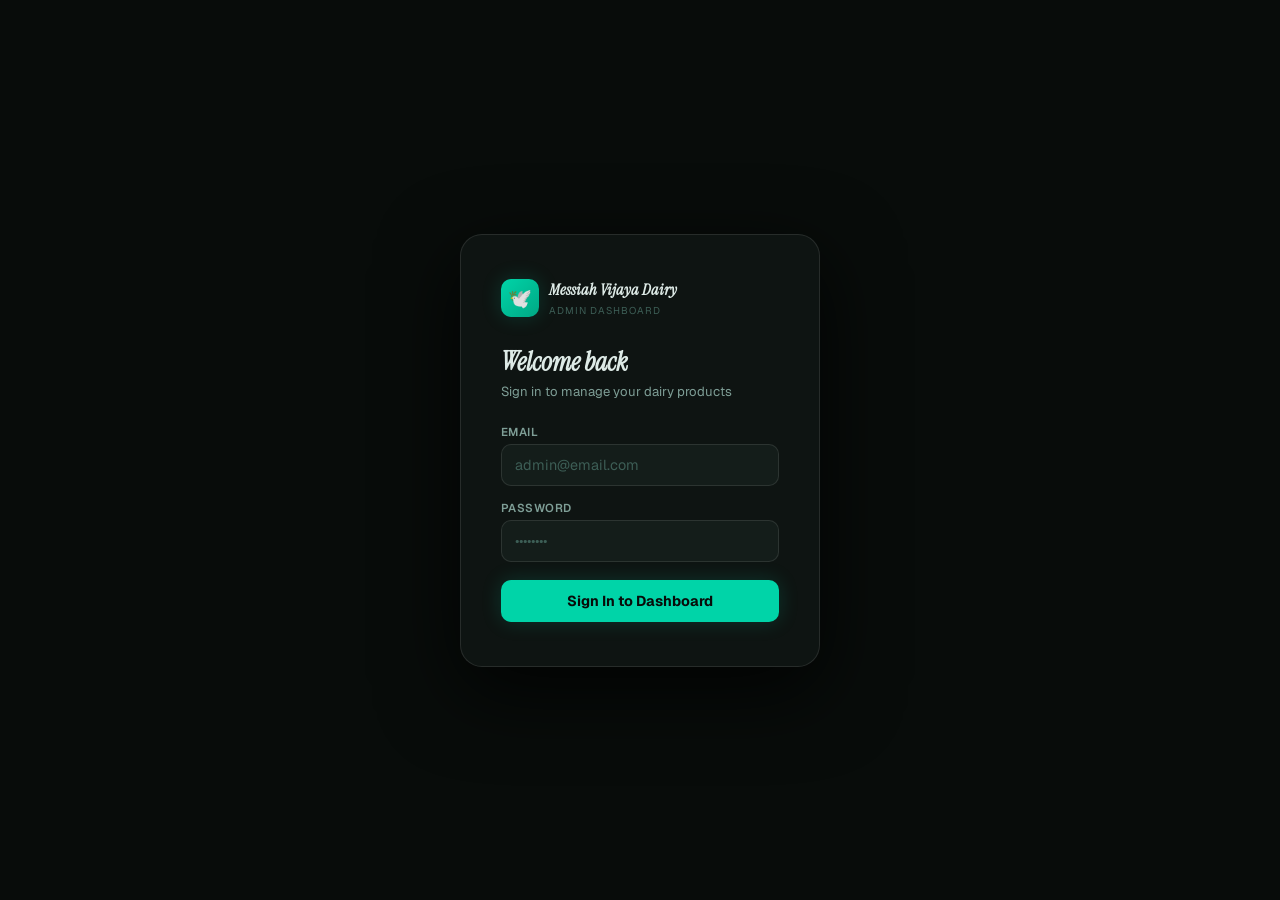
==== src/main/resources/static/adminpanel.html @ 21b4f2ef "Initial eccommerce project with flyway migrations" ====
<!DOCTYPE html>
<html lang="en">
<head>
<meta charset="UTF-8">
<meta name="viewport" content="width=device-width, initial-scale=1.0">
<title>Messiah Dairy — Admin</title>
<link href="https://fonts.googleapis.com/css2?family=Instrument+Serif:ital@0;1&family=Geist:wght@300;400;500;600;700&family=Geist+Mono:wght@400;500&display=swap" rel="stylesheet">
<style>
/* ═══════════════════════════════════════════════════════
   TOKENS
═══════════════════════════════════════════════════════ */
:root {
  --bg:        #080c0a;
  --s1:        #0e1412;
  --s2:        #141d1a;
  --s3:        #1b2825;
  --s4:        #223330;

  --b1: rgba(255,255,255,0.055);
  --b2: rgba(255,255,255,0.10);
  --b3: rgba(255,255,255,0.17);

  --teal:       #00d4a8;
  --teal-dim:   #00a884;
  --teal-deep:  #002e25;
  --teal-faint: rgba(0,212,168,0.07);
  --teal-glow:  rgba(0,212,168,0.18);
  --teal-glow2: rgba(0,212,168,0.32);

  --green: #2ecc6e;   /* active */
  --amber: #f5a623;   /* oos */
  --red:   #f04f4f;   /* trash / danger */
  --blue:  #4fa8f5;   /* info / edit */
  --slate: #6b8090;   /* draft */
  --purple:#a78bfa;

  --t1: #ddeae6;
  --t2: #7e9e96;
  --t3: #3d5e56;

  --serif: 'Instrument Serif', Georgia, serif;
  --sans:  'Geist', system-ui, sans-serif;
  --mono:  'Geist Mono', monospace;

  --r:  10px;
  --rl: 16px;
  --rx: 22px;

  --sh:    0 2px 12px rgba(0,0,0,0.4);
  --sh-lg: 0 12px 48px rgba(0,0,0,0.65);
  --sh-xl: 0 24px 80px rgba(0,0,0,0.8);

  --sb: 232px;
  --tb: 56px;
}

/* ═══════════════════════════════════════════════════════
   BASE
═══════════════════════════════════════════════════════ */
*,*::before,*::after{box-sizing:border-box;margin:0;padding:0}
html{scroll-behavior:smooth}
body{
  font-family:var(--sans);background:var(--bg);color:var(--t1);
  min-height:100vh;display:flex;overflow-x:hidden;font-size:14px;
}
::-webkit-scrollbar{width:4px;height:4px}
::-webkit-scrollbar-track{background:transparent}
::-webkit-scrollbar-thumb{background:var(--s4);border-radius:2px}
::-webkit-scrollbar-thumb:hover{background:var(--teal-dim)}

/* ═══════════════════════════════════════════════════════
   LOGIN WALL
═══════════════════════════════════════════════════════ */
#loginWall{
  position:fixed;inset:0;z-index:9000;
  background:var(--bg);
  display:flex;align-items:center;justify-content:center;
}
.login-card{
  background:var(--s1);border:1px solid var(--b2);
  border-radius:var(--rx);padding:44px 40px;
  width:360px;max-width:94vw;
  box-shadow:var(--sh-xl);
  animation:modalIn .3s cubic-bezier(.34,1.56,.64,1);
}
.login-logo{
  display:flex;align-items:center;gap:10px;margin-bottom:28px;
}
.login-logo-mark{
  width:38px;height:38px;border-radius:10px;
  background:linear-gradient(135deg,var(--teal),var(--teal-dim));
  display:flex;align-items:center;justify-content:center;font-size:1.2rem;
  box-shadow:0 0 20px var(--teal-glow);
}
.login-logo-text strong{
  display:block;font-family:var(--serif);font-size:1rem;
  font-style:italic;color:var(--t1);
}
.login-logo-text span{font-size:.62rem;color:var(--t3);letter-spacing:.1em;text-transform:uppercase}
.login-card h2{
  font-family:var(--serif);font-size:1.6rem;font-style:italic;
  color:var(--t1);margin-bottom:4px;
}
.login-card p{font-size:.82rem;color:var(--t2);margin-bottom:24px}
.lf-group{display:flex;flex-direction:column;gap:5px;margin-bottom:14px}
.lf-group label{font-size:.72rem;font-weight:600;color:var(--t2);letter-spacing:.04em;text-transform:uppercase}
.lf-group input{
  padding:11px 13px;background:var(--s2);
  border:1px solid var(--b2);border-radius:var(--r);
  color:var(--t1);font-family:var(--sans);font-size:.9rem;outline:none;
  transition:border-color .2s,box-shadow .2s;
}
.lf-group input:focus{border-color:var(--teal);box-shadow:0 0 0 3px var(--teal-glow)}
.lf-group input::placeholder{color:var(--t3)}
.login-err{
  font-size:.78rem;color:var(--red);
  background:rgba(240,79,79,.08);border:1px solid rgba(240,79,79,.2);
  border-radius:var(--r);padding:9px 12px;margin-bottom:12px;display:none;
}
.btn-login{
  width:100%;padding:12px;margin-top:4px;
  background:var(--teal);color:var(--bg);
  border:none;border-radius:var(--r);
  font-family:var(--sans);font-size:.9rem;font-weight:700;
  cursor:pointer;transition:all .2s;
  box-shadow:0 0 20px var(--teal-glow);
}
.btn-login:hover{background:#00f0c2;transform:translateY(-1px);box-shadow:0 4px 24px var(--teal-glow2)}

/* ═══════════════════════════════════════════════════════
   SIDEBAR
═══════════════════════════════════════════════════════ */
.sidebar{
  width:var(--sb);height:100vh;
  position:fixed;left:0;top:0;
  background:var(--s1);border-right:1px solid var(--b1);
  display:flex;flex-direction:column;z-index:150;
  transition:transform .28s cubic-bezier(.4,0,.2,1);
}
.sb-header{
  padding:18px 16px 15px;
  border-bottom:1px solid var(--b1);
  display:flex;align-items:center;gap:10px;
}
.sb-mark{
  width:34px;height:34px;border-radius:8px;
  background:linear-gradient(135deg,var(--teal),var(--teal-dim));
  display:flex;align-items:center;justify-content:center;
  font-size:1.1rem;flex-shrink:0;
  box-shadow:0 0 14px var(--teal-glow);
}
.sb-brand strong{
  display:block;font-family:var(--serif);font-size:.9rem;
  font-style:italic;color:var(--t1);
}
.sb-brand span{font-size:.6rem;color:var(--t3);letter-spacing:.09em;text-transform:uppercase}
.sb-body{flex:1;padding:10px 7px;overflow-y:auto;display:flex;flex-direction:column;gap:1px}
.sb-label{
  font-size:.58rem;font-weight:700;letter-spacing:.12em;text-transform:uppercase;
  color:var(--t3);padding:12px 11px 5px;
}
.sb-item{
  display:flex;align-items:center;gap:9px;
  padding:8px 11px;border-radius:var(--r);
  color:var(--t2);font-size:.82rem;font-weight:500;
  cursor:pointer;transition:all .15s;
  border:1px solid transparent;text-decoration:none;
}
.sb-item svg{flex-shrink:0;opacity:.5;transition:opacity .15s;width:15px;height:15px}
.sb-item:hover{background:var(--s2);color:var(--t1)}
.sb-item:hover svg{opacity:.85}
.sb-item.active{
  background:var(--teal-deep);color:var(--teal);
  border-color:rgba(0,212,168,.16);font-weight:600;
}
.sb-item.active svg{opacity:1}
.sb-badge{
  margin-left:auto;background:var(--teal-deep);color:var(--teal);
  font-size:.6rem;font-weight:700;padding:1px 7px;border-radius:20px;
}
.sb-footer{padding:10px 7px;border-top:1px solid var(--b1)}
.sb-user{
  display:flex;align-items:center;gap:9px;
  padding:9px 11px;border-radius:var(--r);
  background:var(--s2);border:1px solid var(--b1);
  cursor:pointer;
}
.sb-av{
  width:28px;height:28px;border-radius:7px;
  background:linear-gradient(135deg,var(--teal),var(--teal-dim));
  display:flex;align-items:center;justify-content:center;
  font-family:var(--serif);font-size:.85rem;font-style:italic;
  color:var(--bg);flex-shrink:0;font-weight:700;
}
.sb-uinfo strong{display:block;font-size:.78rem;font-weight:600;color:var(--t1)}
.sb-uinfo span{font-size:.64rem;color:var(--t3)}
.sb-logout{
  margin-left:auto;background:none;border:none;
  color:var(--t3);cursor:pointer;padding:3px;border-radius:5px;
  transition:color .15s;
}
.sb-logout:hover{color:var(--red)}

/* ═══════════════════════════════════════════════════════
   MAIN
═══════════════════════════════════════════════════════ */
.main{margin-left:var(--sb);flex:1;min-height:100vh;display:flex;flex-direction:column}

/* TOPBAR */
.topbar{
  height:var(--tb);background:var(--s1);
  border-bottom:1px solid var(--b1);
  display:flex;align-items:center;justify-content:space-between;
  padding:0 22px;position:sticky;top:0;z-index:100;gap:14px;
}
.tb-left{display:flex;align-items:center;gap:12px;flex:1;min-width:0}
.menu-btn{
  display:none;background:none;border:1px solid var(--b2);
  color:var(--t2);padding:6px;border-radius:8px;cursor:pointer;
  align-items:center;justify-content:center;flex-shrink:0;
}
.tb-titles .tb-title{
  font-family:var(--serif);font-size:.98rem;font-style:italic;
  color:var(--t1);white-space:nowrap;
}
.tb-titles .tb-crumb{
  font-size:.68rem;color:var(--t3);
  display:flex;align-items:center;gap:4px;margin-top:1px;
}
.tb-crumb .sep{opacity:.4}
.tb-crumb .cur{color:var(--teal)}
.tb-search{flex:1;max-width:280px;position:relative}
.tb-search svg{position:absolute;left:9px;top:50%;transform:translateY(-50%);color:var(--t3);pointer-events:none}
#tbSearch{
  width:100%;padding:7px 11px 7px 32px;
  background:var(--s2);border:1px solid var(--b1);border-radius:var(--r);
  color:var(--t1);font-family:var(--sans);font-size:.8rem;outline:none;
  transition:border-color .2s,box-shadow .2s;
}
#tbSearch:focus{border-color:var(--teal);box-shadow:0 0 0 3px var(--teal-glow)}
#tbSearch::placeholder{color:var(--t3)}
.tb-right{display:flex;align-items:center;gap:7px;flex-shrink:0}

/* ═══════════════════════════════════════════════════════
   PAGES
═══════════════════════════════════════════════════════ */
.page{display:none;padding:22px;flex:1;animation:fadeUp .25s ease both}
.page.active{display:block}
@keyframes fadeUp{from{opacity:0;transform:translateY(8px)}to{opacity:1;transform:translateY(0)}}
@keyframes modalIn{from{opacity:0;transform:scale(.9) translateY(16px)}to{opacity:1;transform:scale(1) translateY(0)}}

/* ═══════════════════════════════════════════════════════
   BUTTONS
═══════════════════════════════════════════════════════ */
.btn{
  display:inline-flex;align-items:center;gap:6px;
  padding:8px 16px;border-radius:var(--r);border:none;
  font-family:var(--sans);font-size:.82rem;font-weight:600;
  cursor:pointer;transition:all .18s;white-space:nowrap;
}
.btn-teal{background:var(--teal);color:var(--bg);box-shadow:0 0 16px var(--teal-glow)}
.btn-teal:hover{background:#00f0c2;transform:translateY(-1px);box-shadow:0 4px 20px var(--teal-glow2)}
.btn-ghost{background:transparent;color:var(--t2);border:1px solid var(--b2)}
.btn-ghost:hover{background:var(--s2);border-color:var(--b3);color:var(--t1)}
.btn-danger{background:rgba(240,79,79,.12);color:var(--red);border:1px solid rgba(240,79,79,.22)}
.btn-danger:hover{background:rgba(240,79,79,.24)}
.btn-amber{background:rgba(245,166,35,.12);color:var(--amber);border:1px solid rgba(245,166,35,.22)}
.btn-amber:hover{background:rgba(245,166,35,.24)}
.btn-blue{background:rgba(79,168,245,.12);color:var(--blue);border:1px solid rgba(79,168,245,.22)}
.btn-blue:hover{background:rgba(79,168,245,.24)}
.btn-green{background:rgba(46,204,110,.12);color:var(--green);border:1px solid rgba(46,204,110,.22)}
.btn-green:hover{background:rgba(46,204,110,.24)}
.btn-sm{padding:5px 11px;font-size:.76rem}
.btn-icon{padding:6px;border-radius:8px}

/* ═══════════════════════════════════════════════════════
   SECTION HEADER
═══════════════════════════════════════════════════════ */
.sec-head{
  display:flex;align-items:center;justify-content:space-between;
  margin-bottom:18px;gap:12px;flex-wrap:wrap;
}
.sec-head-left{display:flex;flex-direction:column;gap:2px}
.sec-head-title{
  font-family:var(--serif);font-size:1.2rem;font-style:italic;color:var(--t1);
}
.sec-head-sub{font-size:.75rem;color:var(--t3)}
.sec-head-right{display:flex;align-items:center;gap:8px;flex-wrap:wrap}

/* ═══════════════════════════════════════════════════════
   STATS GRID
═══════════════════════════════════════════════════════ */
.stats-grid{
  display:grid;
  grid-template-columns:repeat(auto-fill,minmax(168px,1fr));
  gap:12px;margin-bottom:22px;
}
.stat-card{
  background:var(--s1);border:1px solid var(--b1);
  border-radius:var(--rl);padding:16px 18px;
  position:relative;overflow:hidden;
  transition:border-color .2s,transform .2s;cursor:default;
}
.stat-card::after{
  content:'';position:absolute;top:0;left:0;right:0;height:2px;
  background:var(--accent,var(--teal));opacity:.7;
}
.stat-card:hover{border-color:var(--b3);transform:translateY(-2px)}
.stat-card-icon{
  width:32px;height:32px;border-radius:8px;
  display:flex;align-items:center;justify-content:center;
  background:var(--icon-bg,var(--teal-deep));
  font-size:1rem;margin-bottom:12px;
}
.stat-card-val{
  font-family:var(--serif);font-size:1.85rem;font-style:italic;
  color:var(--t1);line-height:1;margin-bottom:4px;
}
.stat-card-label{font-size:.68rem;font-weight:600;color:var(--t3);letter-spacing:.06em;text-transform:uppercase}
.stat-card-sub{font-size:.7rem;color:var(--t3);margin-top:3px}

/* ═══════════════════════════════════════════════════════
   TOOLBAR / FILTER ROW
═══════════════════════════════════════════════════════ */
.filter-row{
  display:flex;align-items:center;gap:8px;
  margin-bottom:16px;flex-wrap:wrap;
}
.filter-row .search-wrap{flex:1;min-width:180px;max-width:280px;position:relative}
.filter-row .search-wrap svg{position:absolute;left:9px;top:50%;transform:translateY(-50%);color:var(--t3);pointer-events:none}
.filter-row .search-wrap input{
  width:100%;padding:8px 11px 8px 32px;
  background:var(--s2);border:1px solid var(--b2);border-radius:var(--r);
  color:var(--t1);font-family:var(--sans);font-size:.82rem;outline:none;
  transition:border-color .2s,box-shadow .2s;
}
.filter-row .search-wrap input:focus{border-color:var(--teal);box-shadow:0 0 0 3px var(--teal-glow)}
.filter-row .search-wrap input::placeholder{color:var(--t3)}
.sel{
  padding:8px 11px;background:var(--s2);border:1px solid var(--b2);
  border-radius:var(--r);color:var(--t1);font-family:var(--sans);
  font-size:.8rem;cursor:pointer;outline:none;transition:border-color .2s;
}
.sel:focus{border-color:var(--teal)}
.sel option{background:var(--s2)}

/* ═══════════════════════════════════════════════════════
   TABLE
═══════════════════════════════════════════════════════ */
.tbl-wrap{
  background:var(--s1);border:1px solid var(--b1);
  border-radius:var(--rl);overflow:hidden;
}
.tbl-top{
  padding:13px 18px;border-bottom:1px solid var(--b1);
  display:flex;align-items:center;justify-content:space-between;
}
.tbl-top-title{font-family:var(--serif);font-size:.9rem;font-style:italic;color:var(--t1)}
.tbl-count{
  font-size:.7rem;color:var(--t3);background:var(--s2);
  padding:2px 8px;border-radius:20px;
}
.tbl-scroll{overflow-x:auto}
table{width:100%;border-collapse:collapse}
thead tr{border-bottom:1px solid var(--b1)}
thead th{
  padding:11px 14px;text-align:left;
  font-size:.63rem;font-weight:700;color:var(--t3);
  letter-spacing:.08em;text-transform:uppercase;
  white-space:nowrap;cursor:pointer;user-select:none;
  transition:color .15s;
}
thead th:hover{color:var(--t2)}
thead th.sorted{color:var(--teal)}
thead th .sa{margin-left:3px;opacity:.5;font-size:.7rem}
thead th.sorted .sa{opacity:1}
tbody tr{border-bottom:1px solid var(--b1);transition:background .12s}
tbody tr:last-child{border-bottom:none}
tbody tr:hover{background:var(--s2)}
td{padding:12px 14px;font-size:.83rem;vertical-align:middle}

/* product cell */
.prod-cell{display:flex;align-items:center;gap:10px}
.prod-img{
  width:40px;height:40px;border-radius:8px;
  background:var(--s3);border:1px solid var(--b1);
  flex-shrink:0;display:flex;align-items:center;justify-content:center;
  font-size:1.3rem;overflow:hidden;
}
.prod-img img{width:100%;height:100%;object-fit:contain;padding:3px;border-radius:6px}
.prod-name strong{display:block;font-size:.85rem;font-weight:600;color:var(--t1)}
.prod-name span{font-size:.7rem;color:var(--t3);margin-top:1px;display:block}

/* cells */
.price-cell{font-family:var(--mono);font-size:.85rem;color:var(--teal);font-weight:500}
.qty-cell{font-family:var(--mono);font-size:.78rem;color:var(--t2)}
.cat-cell{
  font-size:.72rem;color:var(--t2);background:var(--s3);
  padding:3px 8px;border-radius:6px;display:inline-block;white-space:nowrap;
}
.stock-cell{font-family:var(--mono);font-size:.82rem;display:inline-flex;align-items:center;gap:5px}
.stock-cell::before{content:'';width:5px;height:5px;border-radius:50%;background:currentColor;flex-shrink:0}
.sc-zero{color:var(--red)}
.sc-low{color:var(--amber)}
.sc-ok{color:var(--t2)}
.sc-good{color:var(--green)}

/* status badges */
.badge{
  display:inline-flex;align-items:center;gap:4px;
  padding:3px 9px;border-radius:20px;
  font-size:.68rem;font-weight:700;letter-spacing:.04em;text-transform:uppercase;
  white-space:nowrap;
}
.badge::before{content:'';width:5px;height:5px;border-radius:50%;background:currentColor;flex-shrink:0}
.b-active      {background:rgba(46,204,110,.1);  color:var(--green)}
.b-draft       {background:rgba(107,128,144,.12); color:var(--slate)}
.b-out_of_stock{background:rgba(245,166,35,.1);  color:var(--amber)}
.b-trash       {background:rgba(240,79,79,.1);   color:var(--red)}

/* action cell */
.act-cell{display:flex;align-items:center;gap:4px}

/* empty / skeleton */
.tbl-empty td{text-align:center;padding:60px 20px}
.empty-inner p:first-child{font-size:2.2rem;margin-bottom:10px;opacity:.4}
.empty-inner p:last-child{font-size:.85rem;color:var(--t3)}

.sk{
  background:linear-gradient(90deg,var(--s2) 25%,var(--s3) 50%,var(--s2) 75%);
  background-size:200% 100%;animation:sk 1.4s infinite;border-radius:6px;
}
@keyframes sk{0%{background-position:200% 0}100%{background-position:-200% 0}}

/* pagination */
.pagination{
  display:flex;align-items:center;gap:5px;
  padding:12px 18px;border-top:1px solid var(--b1);justify-content:flex-end;
}
.pg-info{font-size:.72rem;color:var(--t3);margin-right:6px}
.pg-btn{
  width:30px;height:30px;border-radius:7px;
  background:var(--s2);border:1px solid var(--b1);
  color:var(--t2);cursor:pointer;font-size:.8rem;
  display:flex;align-items:center;justify-content:center;transition:all .14s;
}
.pg-btn:hover:not(:disabled){background:var(--s3);color:var(--t1)}
.pg-btn.active{background:var(--teal-deep);border-color:rgba(0,212,168,.25);color:var(--teal);font-weight:700}
.pg-btn:disabled{opacity:.3;cursor:default}

/* ═══════════════════════════════════════════════════════
   STATUS DROPDOWN
═══════════════════════════════════════════════════════ */
.sd-wrap{position:relative;display:inline-block}
.sd-menu{
  display:none;position:absolute;right:0;top:calc(100% + 4px);
  background:var(--s2);border:1px solid var(--b2);
  border-radius:var(--rl);padding:5px;z-index:300;
  min-width:160px;box-shadow:var(--sh-lg);
  animation:dropIn .15s ease;
}
@keyframes dropIn{from{opacity:0;transform:translateY(-6px)}to{opacity:1;transform:translateY(0)}}
.sd-menu.open{display:block}
.sd-opt{
  display:flex;align-items:center;gap:8px;
  padding:8px 10px;border-radius:8px;
  font-size:.8rem;font-weight:600;cursor:pointer;
  color:var(--t2);transition:background .12s;
}
.sd-opt:hover{background:var(--s3);color:var(--t1)}
.sd-dot{width:7px;height:7px;border-radius:50%;flex-shrink:0}
.sd-check{margin-left:auto;opacity:.6;font-size:.75rem}

/* ═══════════════════════════════════════════════════════
   MODAL
═══════════════════════════════════════════════════════ */
.overlay{
  position:fixed;inset:0;background:rgba(0,0,0,.72);
  backdrop-filter:blur(6px);z-index:1000;
  display:none;align-items:center;justify-content:center;padding:16px;
}
.overlay.open{display:flex}
.modal{
  background:var(--s1);border:1px solid var(--b2);
  border-radius:var(--rx);width:100%;max-width:560px;
  max-height:94vh;overflow-y:auto;
  box-shadow:var(--sh-xl);
  animation:modalIn .25s cubic-bezier(.34,1.56,.64,1);
}
.modal.modal-sm{max-width:380px}
.modal-head{
  padding:20px 22px 16px;border-bottom:1px solid var(--b1);
  display:flex;align-items:center;justify-content:space-between;
  position:sticky;top:0;background:var(--s1);z-index:1;
}
.modal-head h2{
  font-family:var(--serif);font-size:1.1rem;
  font-style:italic;color:var(--t1);
}
.modal-x{
  width:28px;height:28px;border-radius:7px;
  background:none;border:1px solid var(--b2);
  color:var(--t2);cursor:pointer;font-size:.95rem;
  display:flex;align-items:center;justify-content:center;
  transition:all .14s;
}
.modal-x:hover{background:rgba(240,79,79,.15);color:var(--red);border-color:rgba(240,79,79,.3)}
.modal-body{padding:22px;display:flex;flex-direction:column;gap:14px}
.modal-foot{
  padding:14px 22px;border-top:1px solid var(--b1);
  display:flex;gap:8px;justify-content:flex-end;
}
/* form */
.f-row{display:grid;grid-template-columns:1fr 1fr;gap:12px}
.f-group{display:flex;flex-direction:column;gap:5px}
.f-group.full{grid-column:1/-1}
.f-label{font-size:.7rem;font-weight:700;color:var(--t2);letter-spacing:.05em;text-transform:uppercase}
.f-input{
  padding:9px 12px;background:var(--s2);
  border:1px solid var(--b2);border-radius:var(--r);
  color:var(--t1);font-family:var(--sans);font-size:.88rem;
  outline:none;transition:all .2s;
}
.f-input:focus{border-color:var(--teal);box-shadow:0 0 0 3px var(--teal-glow);background:var(--s3)}
.f-input::placeholder{color:var(--t3)}
select.f-input option{background:var(--s2)}
.f-hint{font-size:.68rem;color:var(--t3)}
.img-prev{
  width:100%;height:90px;
  background:var(--s2);border:1px dashed var(--b3);
  border-radius:var(--r);
  display:flex;align-items:center;justify-content:center;
  overflow:hidden;position:relative;font-size:2.5rem;
  transition:border-color .2s;
}
.img-prev img{width:100%;height:100%;object-fit:contain;padding:8px;position:absolute;inset:0}
/* confirm */
.confirm-icon{font-size:2.5rem;text-align:center;margin-bottom:6px}
.confirm-msg{text-align:center;color:var(--t2);font-size:.88rem;line-height:1.6}
.confirm-msg strong{color:var(--t1);display:block;font-size:.95rem;margin-bottom:4px}

/* ═══════════════════════════════════════════════════════
   TOAST
═══════════════════════════════════════════════════════ */
.toasts{
  position:fixed;bottom:20px;right:20px;z-index:9999;
  display:flex;flex-direction:column;gap:7px;
  pointer-events:none;align-items:flex-end;
}
.toast{
  background:var(--s2);border:1px solid var(--b2);border-radius:var(--r);
  padding:11px 15px;font-size:.83rem;font-weight:500;color:var(--t1);
  box-shadow:var(--sh-lg);
  display:flex;align-items:center;gap:9px;min-width:240px;
  animation:toastIn .28s cubic-bezier(.34,1.56,.64,1);pointer-events:auto;
}
.toast.s{border-left:3px solid var(--green)}
.toast.e{border-left:3px solid var(--red)}
.toast.i{border-left:3px solid var(--blue)}
.toast.w{border-left:3px solid var(--amber)}
@keyframes toastIn {from{opacity:0;transform:translateX(16px) scale(.94)}to{opacity:1;transform:translateX(0) scale(1)}}
@keyframes toastOut{from{opacity:1}to{opacity:0;transform:translateX(14px)}}

/* ═══════════════════════════════════════════════════════
   LOADER
═══════════════════════════════════════════════════════ */
.loader-wrap{
  position:fixed;inset:0;background:rgba(8,12,10,.75);
  z-index:8000;display:none;align-items:center;justify-content:center;
}
.loader-wrap.on{display:flex}
.spinner{
  width:34px;height:34px;
  border:3px solid var(--s4);border-top-color:var(--teal);
  border-radius:50%;animation:spin .65s linear infinite;
}
@keyframes spin{to{transform:rotate(360deg)}}

/* ═══════════════════════════════════════════════════════
   USERS PAGE
═══════════════════════════════════════════════════════ */
.user-grid{
  display:grid;grid-template-columns:repeat(auto-fill,minmax(230px,1fr));gap:12px;
}
.user-card{
  background:var(--s1);border:1px solid var(--b1);border-radius:var(--rl);
  padding:18px;transition:border-color .18s,transform .18s;
}
.user-card:hover{border-color:var(--b3);transform:translateY(-2px)}
.uc-top{display:flex;align-items:center;gap:10px;margin-bottom:14px}
.uc-av{
  width:36px;height:36px;border-radius:9px;flex-shrink:0;
  display:flex;align-items:center;justify-content:center;
  font-family:var(--serif);font-size:1rem;font-style:italic;
  background:var(--teal-deep);color:var(--teal);font-weight:700;
}
.uc-name strong{display:block;font-size:.88rem;font-weight:600;color:var(--t1)}
.uc-name span{font-size:.7rem;color:var(--t3)}
.uc-row{display:flex;align-items:center;gap:7px;font-size:.77rem;color:var(--t2);margin-bottom:5px}
.uc-row svg{flex-shrink:0;opacity:.5}
.uc-row:last-child{margin-bottom:0}

/* ═══════════════════════════════════════════════════════
   RESPONSIVE
═══════════════════════════════════════════════════════ */
.menu-btn{display:none}
@media(max-width:960px){
  :root{--sb:0px}
  .sidebar{transform:translateX(-232px);width:232px}
  .sidebar.open{transform:translateX(0)}
  .main{margin-left:0}
  .menu-btn{display:flex!important}
}
@media(max-width:640px){
  .stats-grid{grid-template-columns:repeat(2,1fr)}
  .f-row{grid-template-columns:1fr}
  .page{padding:14px}
  .topbar{padding:0 14px}
  .filter-row{gap:6px}
}
@media(max-width:420px){
  .stats-grid{grid-template-columns:1fr 1fr}
}
</style>
</head>
<body>

<!-- ═══ LOADER ═══ -->
<div class="loader-wrap" id="loader"><div class="spinner"></div></div>
<!-- ═══ TOASTS ═══ -->
<div class="toasts" id="toasts"></div>

<!-- ═══════════════════════════════════════════════════════
     LOGIN WALL
═══════════════════════════════════════════════════════ -->
<div id="loginWall">
  <div class="login-card">
    <div class="login-logo">
      <div class="login-logo-mark">🕊️</div>
      <div class="login-logo-text">
        <strong>Messiah Vijaya Dairy</strong>
        <span>Admin Dashboard</span>
      </div>
    </div>
    <h2>Welcome back</h2>
    <p>Sign in to manage your dairy products</p>
    <div id="loginErr" class="login-err"></div>
    <div class="lf-group">
      <label>Email</label>
      <input type="email" id="lEmail" placeholder="admin@email.com" autocomplete="email">
    </div>
    <div class="lf-group">
      <label>Password</label>
      <input type="password" id="lPass" placeholder="••••••••" autocomplete="current-password"
        onkeydown="if(event.key==='Enter')doLogin()">
    </div>
    <button class="btn-login" onclick="doLogin()">Sign In to Dashboard</button>
  </div>
</div>

<!-- ═══════════════════════════════════════════════════════
     SIDEBAR
═══════════════════════════════════════════════════════ -->
<aside class="sidebar" id="sidebar">
  <div class="sb-header">
    <div class="sb-mark">🕊️</div>
    <div class="sb-brand">
      <strong>Vijaya Dairy</strong>
      <span>Admin Panel</span>
    </div>
  </div>
  <div class="sb-body">
    <span class="sb-label">Main</span>
    <a class="sb-item active" onclick="nav('products',this)">
      <svg viewBox="0 0 24 24" fill="none" stroke="currentColor" stroke-width="2"><rect x="2" y="3" width="20" height="14" rx="2"/><line x1="8" y1="21" x2="16" y2="21"/><line x1="12" y1="17" x2="12" y2="21"/></svg>
      Products
      <span class="sb-badge" id="sbProdCount">—</span>
    </a>
    <a class="sb-item" onclick="nav('users',this)">
      <svg viewBox="0 0 24 24" fill="none" stroke="currentColor" stroke-width="2"><path d="M17 21v-2a4 4 0 00-4-4H5a4 4 0 00-4 4v2"/><circle cx="9" cy="7" r="4"/><path d="M23 21v-2a4 4 0 00-3-3.87"/><path d="M16 3.13a4 4 0 010 7.75"/></svg>
      Users
      <span class="sb-badge" id="sbUserCount">—</span>
    </a>
    <span class="sb-label">Coming Soon</span>
    <a class="sb-item" onclick="toast('Orders module — coming soon','i')">
      <svg viewBox="0 0 24 24" fill="none" stroke="currentColor" stroke-width="2"><path d="M6 2L3 6v14a2 2 0 002 2h14a2 2 0 002-2V6l-3-4z"/><line x1="3" y1="6" x2="21" y2="6"/><path d="M16 10a4 4 0 01-8 0"/></svg>
      Orders
    </a>
    <a class="sb-item" onclick="toast('Analytics module — coming soon','i')">
      <svg viewBox="0 0 24 24" fill="none" stroke="currentColor" stroke-width="2"><polyline points="22 12 18 12 15 21 9 3 6 12 2 12"/></svg>
      Analytics
    </a>
  </div>
  <div class="sb-footer">
    <div class="sb-user">
      <div class="sb-av" id="sbAv">A</div>
      <div class="sb-uinfo">
        <strong id="sbName">Admin</strong>
        <span id="sbEmail">—</span>
      </div>
      <button class="sb-logout" onclick="doLogout()" title="Sign out">
        <svg width="14" height="14" viewBox="0 0 24 24" fill="none" stroke="currentColor" stroke-width="2"><path d="M9 21H5a2 2 0 01-2-2V5a2 2 0 012-2h4"/><polyline points="16 17 21 12 16 7"/><line x1="21" y1="12" x2="9" y2="12"/></svg>
      </button>
    </div>
  </div>
</aside>

<!-- ═══════════════════════════════════════════════════════
     MAIN
═══════════════════════════════════════════════════════ -->
<div class="main">

  <!-- TOPBAR -->
  <div class="topbar">
    <div class="tb-left">
      <button class="menu-btn" onclick="document.getElementById('sidebar').classList.toggle('open')">
        <svg width="16" height="16" viewBox="0 0 24 24" fill="none" stroke="currentColor" stroke-width="2.5"><line x1="3" y1="6" x2="21" y2="6"/><line x1="3" y1="12" x2="21" y2="12"/><line x1="3" y1="18" x2="21" y2="18"/></svg>
      </button>
      <div class="tb-titles">
        <div class="tb-title" id="tbTitle">Product Management</div>
        <div class="tb-crumb">Admin <span class="sep">›</span> <span class="cur" id="tbCur">Products</span></div>
      </div>
      <div class="tb-search">
        <svg width="13" height="13" viewBox="0 0 24 24" fill="none" stroke="currentColor" stroke-width="2"><circle cx="11" cy="11" r="8"/><line x1="21" y1="21" x2="16.65" y2="16.65"/></svg>
        <input type="text" id="tbSearch" placeholder="Search anything…" oninput="globalSearch(this.value)">
      </div>
    </div>
    <div class="tb-right">
      <button class="btn btn-ghost btn-sm" onclick="refreshCurrent()">
        <svg width="12" height="12" viewBox="0 0 24 24" fill="none" stroke="currentColor" stroke-width="2.5"><polyline points="23 4 23 10 17 10"/><path d="M20.49 15a9 9 0 1 1-2.12-9.36L23 10"/></svg>
        Refresh
      </button>
    </div>
  </div>

  <!-- ═══ PRODUCTS PAGE ═══ -->
  <div class="page active" id="page-products">
    <div class="sec-head">
      <div class="sec-head-left">
        <div class="sec-head-title">All Products</div>
        <div class="sec-head-sub">Manage your Vijaya Dairy product catalog</div>
      </div>
      <div class="sec-head-right">
        <button class="btn btn-teal" onclick="openAdd()">
          <svg width="13" height="13" viewBox="0 0 24 24" fill="none" stroke="currentColor" stroke-width="2.5"><line x1="12" y1="5" x2="12" y2="19"/><line x1="5" y1="12" x2="19" y2="12"/></svg>
          Add Product
        </button>
      </div>
    </div>

    <!-- Stats -->
    <div class="stats-grid" id="statsGrid">
      <div class="stat-card" style="--accent:var(--t2);--icon-bg:var(--s3)">
        <div class="stat-card-icon">📦</div>
        <div class="stat-card-val" id="st-total">—</div>
        <div class="stat-card-label">Total Products</div>
        <div class="stat-card-sub">In database</div>
      </div>
      <div class="stat-card" style="--accent:var(--green);--icon-bg:rgba(46,204,110,.08)">
        <div class="stat-card-icon">✅</div>
        <div class="stat-card-val" id="st-active">—</div>
        <div class="stat-card-label">Active</div>
        <div class="stat-card-sub">Live on storefront</div>
      </div>
      <div class="stat-card" style="--accent:var(--slate);--icon-bg:rgba(107,128,144,.08)">
        <div class="stat-card-icon">📝</div>
        <div class="stat-card-val" id="st-draft">—</div>
        <div class="stat-card-label">Draft</div>
        <div class="stat-card-sub">Not published</div>
      </div>
      <div class="stat-card" style="--accent:var(--amber);--icon-bg:rgba(245,166,35,.08)">
        <div class="stat-card-icon">🚫</div>
        <div class="stat-card-val" id="st-oos">—</div>
        <div class="stat-card-label">Out of Stock</div>
        <div class="stat-card-sub">Unavailable</div>
      </div>
      <div class="stat-card" style="--accent:var(--red);--icon-bg:rgba(240,79,79,.08)">
        <div class="stat-card-icon">🗑️</div>
        <div class="stat-card-val" id="st-trash">—</div>
        <div class="stat-card-label">Trashed</div>
        <div class="stat-card-sub">Soft deleted</div>
      </div>
      <div class="stat-card" style="--accent:var(--amber);--icon-bg:rgba(245,166,35,.08)">
        <div class="stat-card-icon">⚠️</div>
        <div class="stat-card-val" id="st-low">—</div>
        <div class="stat-card-label">Low Stock</div>
        <div class="stat-card-sub">≤ 10 units</div>
      </div>
    </div>

    <!-- Filter row -->
    <div class="filter-row">
      <div class="search-wrap">
        <svg width="13" height="13" viewBox="0 0 24 24" fill="none" stroke="currentColor" stroke-width="2"><circle cx="11" cy="11" r="8"/><line x1="21" y1="21" x2="16.65" y2="16.65"/></svg>
        <input type="text" id="prodSearch" placeholder="Search name or ID…" oninput="applyProdFilter()">
      </div>
      <select class="sel" id="statusSel" onchange="applyProdFilter()">
        <option value="">All Status</option>
        <option value="ACTIVE">Active</option>
        <option value="DRAFT">Draft</option>
        <option value="OUT_OF_STOCK">Out of Stock</option>
        <option value="TRASH">Trash</option>
      </select>
      <select class="sel" id="catSel" onchange="applyProdFilter()">
        <option value="">All Categories</option>
        <option value="MILK">Milk</option>
        <option value="CURD">Curd</option>
        <option value="SWEETS">Sweets</option>
        <option value="ICE_CREAMS">Ice Creams</option>
        <option value="PANNER">Paneer</option>
        <option value="GHEE">Ghee</option>
        <option value="PICKEL">Pickle</option>
      </select>
      <select class="sel" id="stockSel" onchange="applyProdFilter()">
        <option value="">All Stock</option>
        <option value="zero">Zero (0)</option>
        <option value="low">Low (1–10)</option>
        <option value="ok">Okay (11–30)</option>
        <option value="good">Good (30+)</option>
      </select>
    </div>

    <!-- Table -->
    <div class="tbl-wrap">
      <div class="tbl-top">
        <span class="tbl-top-title">Product Catalog</span>
        <span class="tbl-count" id="prodCount">Loading…</span>
      </div>
      <div class="tbl-scroll">
        <table>
          <thead>
            <tr>
              <th onclick="pSort('name')"          id="pth-name">    Product   <span class="sa">↕</span></th>
              <th onclick="pSort('category')"      id="pth-category">Category  <span class="sa">↕</span></th>
              <th onclick="pSort('price')"         id="pth-price">   Price     <span class="sa">↕</span></th>
              <th>Quantity</th>
              <th onclick="pSort('available_items')" id="pth-available_items">Stock <span class="sa">↕</span></th>
              <th onclick="pSort('productStatus')" id="pth-productStatus">Status <span class="sa">↕</span></th>
              <th>Actions</th>
            </tr>
          </thead>
          <tbody id="prodBody">
            <tr><td colspan="7" style="padding:40px;text-align:center;color:var(--t3)">
              <div style="font-size:1.8rem;margin-bottom:8px;opacity:.4">⏳</div>Loading products…
            </td></tr>
          </tbody>
        </table>
      </div>
      <div class="pagination" id="prodPagination"></div>
    </div>
  </div><!-- /products page -->

  <!-- ═══ USERS PAGE ═══ -->
  <div class="page" id="page-users">
    <div class="sec-head">
      <div class="sec-head-left">
        <div class="sec-head-title">All Users</div>
        <div class="sec-head-sub">Registered customer accounts</div>
      </div>
      <div class="sec-head-right">
        <button class="btn btn-ghost btn-sm" onclick="loadUsers()">
          <svg width="12" height="12" viewBox="0 0 24 24" fill="none" stroke="currentColor" stroke-width="2.5"><polyline points="23 4 23 10 17 10"/><path d="M20.49 15a9 9 0 1 1-2.12-9.36L23 10"/></svg>
          Refresh
        </button>
      </div>
    </div>

    <!-- User stats -->
    <div class="stats-grid" style="grid-template-columns:repeat(auto-fill,minmax(168px,1fr));margin-bottom:22px">
      <div class="stat-card" style="--accent:var(--blue);--icon-bg:rgba(79,168,245,.08)">
        <div class="stat-card-icon">👥</div>
        <div class="stat-card-val" id="ust-total">—</div>
        <div class="stat-card-label">Total Users</div>
      </div>
    </div>

    <div class="filter-row">
      <div class="search-wrap">
        <svg width="13" height="13" viewBox="0 0 24 24" fill="none" stroke="currentColor" stroke-width="2"><circle cx="11" cy="11" r="8"/><line x1="21" y1="21" x2="16.65" y2="16.65"/></svg>
        <input type="text" id="userSearch" placeholder="Search by name, email or mobile…" oninput="filterUsers()">
      </div>
    </div>

    <div class="user-grid" id="userGrid">
      <div style="color:var(--t3);font-size:.85rem;padding:40px 0">Loading users…</div>
    </div>
  </div><!-- /users page -->

</div><!-- /main -->

<!-- ═══════════════════════════════════════════════════════
     PRODUCT ADD/EDIT MODAL
═══════════════════════════════════════════════════════ -->
<div class="overlay" id="prodModal">
  <div class="modal">
    <div class="modal-head">
      <h2 id="pm-title">Add Product</h2>
      <button class="modal-x" onclick="closeProdModal()">✕</button>
    </div>
    <div class="modal-body">
      <div class="f-group">
        <label class="f-label">Image Preview</label>
        <div class="img-prev" id="imgPrev">🥛</div>
      </div>
      <div class="f-row">
        <div class="f-group full">
          <label class="f-label">Product Name *</label>
          <input class="f-input" id="f-name" placeholder="e.g. Full Cream Milk">
        </div>
        <div class="f-group full">
          <label class="f-label">Image URL *</label>
          <input class="f-input" id="f-img" placeholder="https://…" oninput="prevImg()">
        </div>
        <div class="f-group">
          <label class="f-label">Price (₹) *</label>
          <input class="f-input" id="f-price" type="number" step="0.5" min="0" placeholder="0.00">
        </div>
        <div class="f-group">
          <label class="f-label">Available Items *</label>
          <input class="f-input" id="f-avail" type="number" min="0" placeholder="0">
        </div>
        <div class="f-group">
          <label class="f-label">Quantity Value *</label>
          <input class="f-input" id="f-qval" type="number" step="0.1" min="0" placeholder="500">
          <span class="f-hint">Numeric part — e.g. 500 for "500ml"</span>
        </div>
        <div class="f-group">
          <label class="f-label">Unit *</label>
          <select class="f-input" id="f-unit">
            <option value="ml">ml</option>
            <option value="L">L</option>
            <option value="g">g</option>
            <option value="kg">kg</option>
            <option value="pcs">pcs</option>
          </select>
        </div>
        <div class="f-group">
          <label class="f-label">Category *</label>
          <select class="f-input" id="f-cat">
            <option value="MILK">Milk</option>
            <option value="CURD">Curd</option>
            <option value="SWEETS">Sweets</option>
            <option value="ICE_CREAMS">Ice Creams</option>
            <option value="PANNER">Paneer</option>
            <option value="GHEE">Ghee</option>
            <option value="PICKEL">Pickle</option>
          </select>
        </div>
        <div class="f-group">
          <label class="f-label">Status</label>
          <select class="f-input" id="f-status">
            <option value="DRAFT">Draft</option>
            <option value="ACTIVE">Active</option>
            <option value="OUT_OF_STOCK">Out of Stock</option>
            <option value="TRASH">Trash</option>
          </select>
        </div>
      </div>
    </div>
    <div class="modal-foot">
      <button class="btn btn-ghost" onclick="closeProdModal()">Cancel</button>
      <button class="btn btn-teal" id="pm-save" onclick="saveProd()">
        <svg width="13" height="13" viewBox="0 0 24 24" fill="none" stroke="currentColor" stroke-width="2.5"><polyline points="20 6 9 17 4 12"/></svg>
        Save Product
      </button>
    </div>
  </div>
</div>

<!-- ═══ DELETE CONFIRM ═══ -->
<div class="overlay" id="delModal">
  <div class="modal modal-sm">
    <div class="modal-head">
      <h2>Delete Product</h2>
      <button class="modal-x" onclick="closeDelModal()">✕</button>
    </div>
    <div class="modal-body">
      <div class="confirm-icon">🗑️</div>
      <div class="confirm-msg">
        <strong id="del-name">Product</strong>
        This will permanently remove this product from the database. This action cannot be undone.
      </div>
    </div>
    <div class="modal-foot">
      <button class="btn btn-ghost" onclick="closeDelModal()">Cancel</button>
      <button class="btn btn-danger" id="del-confirm">
        <svg width="12" height="12" viewBox="0 0 24 24" fill="none" stroke="currentColor" stroke-width="2.5"><polyline points="3 6 5 6 21 6"/><path d="M19 6v14a2 2 0 01-2 2H7a2 2 0 01-2-2V6m3 0V4a1 1 0 011-1h4a1 1 0 011 1v2"/></svg>
        Delete Permanently
      </button>
    </div>
  </div>
</div>

<script>
/* ═══════════════════════════════════════════════════════
   CONFIG — matches actual Spring Boot endpoints
═══════════════════════════════════════════════════════ */
const API = {
  login:       'http://localhost:8080/users/login',
  me:          'http://localhost:8080/users/me',
  users:       'http://localhost:8080/users/all',
  products:    'http://localhost:8080/admin/products',
  prodStatus:  (pid,v) => `http://localhost:8080/admin/products/${pid}/status?value=${v}`,
  prodById:    (pid)   => `http://localhost:8080/admin/products/${pid}`,
};

/* ═══════════════════════════════════════════════════════
   STATE
═══════════════════════════════════════════════════════ */
let TOKEN       = localStorage.getItem('adminToken') || '';
let ME          = null;
let allProds    = [];
let filtProds   = [];
let allUsers    = [];
let filtUsers   = [];
let prodPage    = 1;
let prodSortKey = '';
let prodSortAsc = true;
let editingPid  = null;
let delPid      = null;
const PAGE_SIZE = 12;

/* ═══════════════════════════════════════════════════════
   UTILS
═══════════════════════════════════════════════════════ */
function esc(s){
  return String(s||'')
    .replace(/&/g,'&amp;').replace(/</g,'&lt;')
    .replace(/>/g,'&gt;').replace(/"/g,'&quot;');
}
function fmtCat(c){
  const m={MILK:'Milk',CURD:'Curd',SWEETS:'Sweets',ICE_CREAMS:'Ice Creams',PANNER:'Paneer',GHEE:'Ghee',PICKEL:'Pickle'};
  return m[c]||(c||'').replace(/_/g,' ').replace(/\b\w/g,x=>x.toUpperCase());
}
function fmtStatus(s){
  const m={ACTIVE:'Active',DRAFT:'Draft',OUT_OF_STOCK:'Out of Stock',TRASH:'Trash'};
  return m[s]||s||'Draft';
}
function fmtDate(d){
  if(!d)return '—';
  try{return new Date(d).toLocaleDateString('en-IN',{day:'2-digit',month:'short',year:'numeric'})}
  catch{return '—'}
}
function loader(on){document.getElementById('loader').classList.toggle('on',on)}
function toast(msg,type='s'){
  const s=document.getElementById('toasts');
  const ic={s:'✅',e:'❌',i:'ℹ️',w:'⚠️'};
  const t=document.createElement('div');
  t.className=`toast ${type}`;
  t.innerHTML=`<span>${ic[type]||'ℹ️'}</span>${msg}`;
  s.appendChild(t);
  setTimeout(()=>{t.style.animation='toastOut .28s ease forwards';setTimeout(()=>t.remove(),280)},3200);
}

/* ═══════════════════════════════════════════════════════
   AUTH
═══════════════════════════════════════════════════════ */
async function doLogin(){
  const email = document.getElementById('lEmail').value.trim();
  const pass  = document.getElementById('lPass').value;
  const err   = document.getElementById('loginErr');
  err.style.display='none';
  if(!email||!pass){err.textContent='Please enter email and password';err.style.display='block';return;}
  loader(true);
  try{
    const res  = await fetch(API.login,{method:'POST',headers:{'Content-Type':'application/json'},body:JSON.stringify({email,password:pass})});
    const data = await res.json();
    if(!res.ok) throw new Error(data.message||'Login failed');
    TOKEN = data.token;
    localStorage.setItem('adminToken',TOKEN);
    await loadMe();
    document.getElementById('loginWall').style.display='none';
    toast('Welcome back!','s');
    loadProducts();
    loadUsers();
  }catch(e){
    err.textContent = e.message||'Authentication failed';
    err.style.display='block';
  }finally{loader(false)}
}

async function loadMe(){
  try{
    const res  = await apiFetch(API.me);
    ME = res;
    document.getElementById('sbName').textContent  = ME.name||ME.email||'Admin';
    document.getElementById('sbEmail').textContent = ME.email||'';
    document.getElementById('sbAv').textContent    = (ME.name||ME.email||'A').charAt(0).toUpperCase();
  }catch{}
}

function doLogout(){
  localStorage.removeItem('adminToken');
  TOKEN='';ME=null;
  document.getElementById('loginWall').style.display='flex';
  toast('Signed out','i');
}

/* ═══════════════════════════════════════════════════════
   API HELPER
═══════════════════════════════════════════════════════ */
async function apiFetch(url,opts={}){
  const res = await fetch(url,{
    headers:{'Content-Type':'application/json','Authorization':'Bearer '+TOKEN,...(opts.headers||{})},
    ...opts,
  });
  const data = await res.json().catch(()=>({}));
  if(!res.ok) throw new Error(data.message||`HTTP ${res.status}`);
  return data;
}

/* ═══════════════════════════════════════════════════════
   NAVIGATION
═══════════════════════════════════════════════════════ */
function nav(page,el){
  document.querySelectorAll('.page').forEach(p=>p.classList.remove('active'));
  document.querySelectorAll('.sb-item').forEach(i=>i.classList.remove('active'));
  document.getElementById('page-'+page).classList.add('active');
  if(el) el.classList.add('active');
  const titles={products:'Product Management',users:'User Management'};
  const crumbs={products:'Products',users:'Users'};
  document.getElementById('tbTitle').textContent = titles[page]||page;
  document.getElementById('tbCur').textContent   = crumbs[page]||page;
  document.getElementById('tbSearch').value='';
}
function refreshCurrent(){
  const active = document.querySelector('.page.active');
  if(!active)return;
  if(active.id==='page-products') loadProducts();
  if(active.id==='page-users')    loadUsers();
}
function globalSearch(q){
  const active = document.querySelector('.page.active');
  if(!active)return;
  if(active.id==='page-products'){
    document.getElementById('prodSearch').value=q;
    applyProdFilter();
  }
  if(active.id==='page-users'){
    document.getElementById('userSearch').value=q;
    filterUsers();
  }
}

/* ═══════════════════════════════════════════════════════
   PRODUCTS — LOAD
═══════════════════════════════════════════════════════ */
async function loadProducts(){
  loader(true);
  try{
    const data = await apiFetch(API.products);
    allProds = data.data||[];
    updateProdStats();
    applyProdFilter();
    document.getElementById('sbProdCount').textContent = allProds.length;
    toast(`${allProds.length} products loaded`,'s');
  }catch(e){
    console.warn('Backend offline, using demo data:',e.message);
    allProds = demoProds();
    updateProdStats();
    applyProdFilter();
    document.getElementById('sbProdCount').textContent = allProds.length;
    toast('Backend offline — demo data shown','w');
  }finally{loader(false)}
}

/* ═══════════════════════════════════════════════════════
   PRODUCTS — STATS
═══════════════════════════════════════════════════════ */
function updateProdStats(){
  const set = (id,v)=>{const el=document.getElementById(id);if(el)el.textContent=v};
  set('st-total',  allProds.length);
  set('st-active', allProds.filter(p=>p.productStatus==='ACTIVE').length);
  set('st-draft',  allProds.filter(p=>p.productStatus==='DRAFT').length);
  set('st-oos',    allProds.filter(p=>p.productStatus==='OUT_OF_STOCK').length);
  set('st-trash',  allProds.filter(p=>p.productStatus==='TRASH').length);
  set('st-low',    allProds.filter(p=>p.available_items>0&&p.available_items<=10).length);
}

/* ═══════════════════════════════════════════════════════
   PRODUCTS — FILTER + SORT
═══════════════════════════════════════════════════════ */
function applyProdFilter(){
  const q     = (document.getElementById('prodSearch').value||'').toLowerCase().trim();
  const stat  = document.getElementById('statusSel').value;
  const cat   = document.getElementById('catSel').value;
  const stock = document.getElementById('stockSel').value;
  filtProds = allProds.filter(p=>{
    const mQ = !q || (p.name||'').toLowerCase().includes(q) || String(p.pid).includes(q);
    const mS = !stat || p.productStatus===stat;
    const mC = !cat  || (p.category||'')=== cat;
    let   mT = true;
    const ai = p.available_items||0;
    if(stock==='zero') mT=ai===0;
    if(stock==='low')  mT=ai>0&&ai<=10;
    if(stock==='ok')   mT=ai>10&&ai<=30;
    if(stock==='good') mT=ai>30;
    return mQ&&mS&&mC&&mT;
  });
  prodPage=1;
  renderProdTable();
}

function pSort(key){
  if(prodSortKey===key) prodSortAsc=!prodSortAsc;
  else{prodSortKey=key;prodSortAsc=true;}
  document.querySelectorAll('thead th').forEach(th=>th.classList.remove('sorted'));
  const th=document.getElementById('pth-'+key);
  if(th){th.classList.add('sorted');th.querySelector('.sa').textContent=prodSortAsc?'↑':'↓';}
  renderProdTable();
}

function sortedProds(){
  if(!prodSortKey)return filtProds;
  return [...filtProds].sort((a,b)=>{
    let va=a[prodSortKey],vb=b[prodSortKey];
    if(typeof va==='string')va=va.toLowerCase();
    if(typeof vb==='string')vb=vb.toLowerCase();
    if(va==null)va='';if(vb==null)vb='';
    if(va<vb)return prodSortAsc?-1:1;
    if(va>vb)return prodSortAsc?1:-1;
    return 0;
  });
}

/* ═══════════════════════════════════════════════════════
   PRODUCTS — RENDER TABLE
═══════════════════════════════════════════════════════ */
function renderProdTable(){
  const tbody = document.getElementById('prodBody');
  const data  = sortedProds();
  document.getElementById('prodCount').textContent=`${data.length} product${data.length!==1?'s':''}`;
  if(!data.length){
    tbody.innerHTML=`<tr class="tbl-empty"><td colspan="7"><div class="empty-inner"><p>🔍</p><p>No products match your filters</p></div></td></tr>`;
    renderProdPagination(0); return;
  }
  const start=(prodPage-1)*PAGE_SIZE;
  const page=data.slice(start,start+PAGE_SIZE);
  tbody.innerHTML='';
  page.forEach(p=>{
    const tr=document.createElement('tr');
    const ai=p.available_items||0;
    const sc=ai===0?'sc-zero':ai<=10?'sc-low':ai<=30?'sc-ok':'sc-good';
    const sk=(p.productStatus||'DRAFT').toLowerCase();
    const bc='b-'+sk;
    const imgH=p.imageurl
      ?`<div class="prod-img"><img src="${esc(p.imageurl)}" alt="${esc(p.name||'')}" onerror="this.parentElement.textContent='🥛'"></div>`
      :`<div class="prod-img">🥛</div>`;

    // status dropdown options
    const STATUSES=['ACTIVE','DRAFT','OUT_OF_STOCK','TRASH'];
    const dotColors={ACTIVE:'var(--green)',DRAFT:'var(--slate)',OUT_OF_STOCK:'var(--amber)',TRASH:'var(--red)'};
    const sdOpts=STATUSES.map(s=>`
      <div class="sd-opt" onclick="setStatus(${p.pid},'${s}');closeAllSd()">
        <span class="sd-dot" style="background:${dotColors[s]}"></span>
        ${fmtStatus(s)}
        ${p.productStatus===s?'<span class="sd-check">✓</span>':''}
      </div>`).join('');

    tr.innerHTML=`
      <td>
        <div class="prod-cell">
          ${imgH}
          <div class="prod-name">
            <strong>${esc(p.name||'—')}</strong>
            <span>#${p.pid}</span>
          </div>
        </div>
      </td>
      <td><span class="cat-cell">${fmtCat(p.category)}</span></td>
      <td><span class="price-cell">₹${Number(p.price||0).toFixed(2)}</span></td>
      <td><span class="qty-cell">${esc(p.quantity||'—')}</span></td>
      <td><span class="stock-cell ${sc}">${ai}</span></td>
      <td><span class="badge ${bc}">${fmtStatus(p.productStatus)}</span></td>
      <td>
        <div class="act-cell">
          <button class="btn btn-blue btn-sm btn-icon" onclick="openEdit(${p.pid})" title="Edit">
            <svg width="12" height="12" viewBox="0 0 24 24" fill="none" stroke="currentColor" stroke-width="2.5"><path d="M11 4H4a2 2 0 00-2 2v14a2 2 0 002 2h14a2 2 0 002-2v-7"/><path d="M18.5 2.5a2.121 2.121 0 013 3L12 15l-4 1 1-4 9.5-9.5z"/></svg>
          </button>
          <div class="sd-wrap" id="sdw-${p.pid}">
            <button class="btn btn-amber btn-sm btn-icon" onclick="toggleSd(${p.pid})" title="Change status">
              <svg width="12" height="12" viewBox="0 0 24 24" fill="none" stroke="currentColor" stroke-width="2.5"><circle cx="12" cy="12" r="1"/><circle cx="19" cy="12" r="1"/><circle cx="5" cy="12" r="1"/></svg>
            </button>
            <div class="sd-menu" id="sd-${p.pid}">${sdOpts}</div>
          </div>
          <button class="btn btn-danger btn-sm btn-icon" onclick="openDel(${p.pid},'${esc(p.name||'').replace(/'/g,"\\'")}'" title="Delete">
            <svg width="12" height="12" viewBox="0 0 24 24" fill="none" stroke="currentColor" stroke-width="2.5"><polyline points="3 6 5 6 21 6"/><path d="M19 6v14a2 2 0 01-2 2H7a2 2 0 01-2-2V6m3 0V4a1 1 0 011-1h4a1 1 0 011 1v2"/></svg>
          </button>
        </div>
      </td>`;
    tbody.appendChild(tr);
  });
  renderProdPagination(data.length);
}

/* ═══════════════════════════════════════════════════════
   PAGINATION
═══════════════════════════════════════════════════════ */
function renderProdPagination(total){
  const pages=Math.ceil(total/PAGE_SIZE);
  const pg=document.getElementById('prodPagination');
  if(pages<=1){pg.innerHTML='';return;}
  let h=`<span class="pg-info">Page ${prodPage} of ${pages}</span>`;
  h+=`<button class="pg-btn" onclick="goProdPage(${prodPage-1})" ${prodPage===1?'disabled':''}>‹</button>`;
  for(let i=1;i<=pages;i++){
    if(pages>7&&i>2&&i<pages-1&&Math.abs(i-prodPage)>1){
      if(i===3||i===pages-2)h+=`<span style="color:var(--t3);padding:0 2px">…</span>`;
      continue;
    }
    h+=`<button class="pg-btn${i===prodPage?' active':''}" onclick="goProdPage(${i})">${i}</button>`;
  }
  h+=`<button class="pg-btn" onclick="goProdPage(${prodPage+1})" ${prodPage===pages?'disabled':''}>›</button>`;
  pg.innerHTML=h;
}
function goProdPage(n){
  const max=Math.ceil(sortedProds().length/PAGE_SIZE);
  if(n<1||n>max)return;
  prodPage=n;renderProdTable();
}

/* ═══════════════════════════════════════════════════════
   STATUS DROPDOWN
═══════════════════════════════════════════════════════ */
function toggleSd(pid){
  const sd=document.getElementById('sd-'+pid);
  const was=sd.classList.contains('open');
  closeAllSd();
  if(!was)sd.classList.add('open');
}
function closeAllSd(){document.querySelectorAll('.sd-menu').forEach(el=>el.classList.remove('open'))}
document.addEventListener('click',e=>{if(!e.target.closest('.sd-wrap'))closeAllSd()});

/* ═══════════════════════════════════════════════════════
   SET STATUS — PATCH /admin/products/{pid}/status?value=
═══════════════════════════════════════════════════════ */
async function setStatus(pid,status){
  loader(true);
  try{
    await apiFetch(API.prodStatus(pid,status),{method:'PATCH'});
    toast(`Status → ${fmtStatus(status)}`,'s');
    loadProducts();
  }catch(e){toast(e.message||'Status update failed','e')}
  finally{loader(false)}
}

/* ═══════════════════════════════════════════════════════
   ADD MODAL
═══════════════════════════════════════════════════════ */
function openAdd(){
  editingPid=null;
  document.getElementById('pm-title').textContent='Add Product';
  document.getElementById('pm-save').innerHTML=`
    <svg width="13" height="13" viewBox="0 0 24 24" fill="none" stroke="currentColor" stroke-width="2.5"><polyline points="20 6 9 17 4 12"/></svg>
    Save Product`;
  clearForm();
  document.getElementById('prodModal').classList.add('open');
}

/* ═══════════════════════════════════════════════════════
   EDIT MODAL
═══════════════════════════════════════════════════════ */
function openEdit(pid){
  const p=allProds.find(x=>x.pid===pid); if(!p)return;
  editingPid=pid;
  document.getElementById('pm-title').textContent='Edit Product';
  document.getElementById('pm-save').innerHTML=`
    <svg width="13" height="13" viewBox="0 0 24 24" fill="none" stroke="currentColor" stroke-width="2.5"><polyline points="20 6 9 17 4 12"/></svg>
    Update Product`;
  document.getElementById('f-name').value   = p.name||'';
  document.getElementById('f-img').value    = p.imageurl||'';
  document.getElementById('f-price').value  = p.price||'';
  document.getElementById('f-avail').value  = p.available_items??'';
  document.getElementById('f-cat').value    = p.category||'MILK';
  document.getElementById('f-status').value = p.productStatus||'DRAFT';
  // parse quantity string e.g. "500.0ml" or "1.0L"
  if(p.quantity){
    const m=String(p.quantity).match(/^([\d.]+)\s*(.+)$/);
    if(m){document.getElementById('f-qval').value=m[1];document.getElementById('f-unit').value=m[2].trim()}
  }
  prevImg();
  document.getElementById('prodModal').classList.add('open');
}

function closeProdModal(){document.getElementById('prodModal').classList.remove('open')}

function clearForm(){
  ['f-name','f-img','f-price','f-avail','f-qval'].forEach(id=>document.getElementById(id).value='');
  document.getElementById('f-cat').value='MILK';
  document.getElementById('f-status').value='DRAFT';
  document.getElementById('f-unit').value='ml';
  const pv=document.getElementById('imgPrev');pv.innerHTML='🥛';
}

function prevImg(){
  const url=document.getElementById('f-img').value.trim();
  const pv=document.getElementById('imgPrev');
  if(url){
    pv.innerHTML=`<img src="${esc(url)}" onerror="this.parentElement.innerHTML='🥛'">`;
  }else{pv.innerHTML='🥛'}
}

/* ═══════════════════════════════════════════════════════
   SAVE — POST /admin/products or PUT /admin/products/{pid}
   Payload mirrors exactly what Adminservice.updateProduct() reads
═══════════════════════════════════════════════════════ */
async function saveProd(){
  const name     = document.getElementById('f-name').value.trim();
  const imageurl = document.getElementById('f-img').value.trim();
  const price    = parseFloat(document.getElementById('f-price').value);
  const avail    = parseInt(document.getElementById('f-avail').value);
  const qval     = parseFloat(document.getElementById('f-qval').value);
  const unit     = document.getElementById('f-unit').value;
  const category = document.getElementById('f-cat').value;
  const status   = document.getElementById('f-status').value;

  if(!name)                          {toast('Product name is required','e');return}
  if(!imageurl)                      {toast('Image URL is required','e');return}
  if(isNaN(price)||price<=0)         {toast('Valid price required','e');return}
  if(isNaN(avail)||avail<0)          {toast('Available items required','e');return}
  if(isNaN(qval)||qval<=0)           {toast('Quantity value required','e');return}

  // field names match Product entity getters used in Adminservice
  const payload={name,imageurl,price,available_items:avail,quantityvalue:qval,unit,category,productStatus:status};

  loader(true);
  try{
    if(editingPid===null){
      await apiFetch(API.products,{method:'POST',body:JSON.stringify(payload)});
      toast('Product added!','s');
    }else{
      await apiFetch(API.prodById(editingPid),{method:'PUT',body:JSON.stringify(payload)});
      toast('Product updated!','s');
    }
    closeProdModal();
    loadProducts();
  }catch(e){toast(e.message||'Save failed','e')}
  finally{loader(false)}
}

/* ═══════════════════════════════════════════════════════
   DELETE — DELETE /admin/products/{pid}
═══════════════════════════════════════════════════════ */
function openDel(pid,name){
  delPid=pid;
  document.getElementById('del-name').textContent=name||'this product';
  document.getElementById('del-confirm').onclick=execDel;
  document.getElementById('delModal').classList.add('open');
}
function closeDelModal(){document.getElementById('delModal').classList.remove('open');delPid=null}

async function execDel(){
  if(!delPid)return;
  closeDelModal();loader(true);
  try{
    await apiFetch(API.prodById(delPid),{method:'DELETE'});
    toast('Product deleted','s');
    loadProducts();
  }catch(e){toast(e.message||'Delete failed','e')}
  finally{loader(false)}
}

/* ═══════════════════════════════════════════════════════
   USERS — GET /users/all
═══════════════════════════════════════════════════════ */
async function loadUsers(){
  loader(true);
  try{
    const data = await apiFetch(API.users);
    allUsers = Array.isArray(data)?data:[];
    document.getElementById('ust-total').textContent = allUsers.length;
    document.getElementById('sbUserCount').textContent = allUsers.length;
    filterUsers();
    toast(`${allUsers.length} users loaded`,'s');
  }catch(e){
    toast('Could not load users: '+e.message,'w');
    allUsers=[];
    filterUsers();
  }finally{loader(false)}
}

function filterUsers(){
  const q=(document.getElementById('userSearch').value||'').toLowerCase().trim();
  filtUsers=!q?[...allUsers]:allUsers.filter(u=>
    (u.name||'').toLowerCase().includes(q)||
    (u.email||'').toLowerCase().includes(q)||
    (u.mobilenumber||'').includes(q)
  );
  renderUsers();
}

function renderUsers(){
  const grid=document.getElementById('userGrid');
  if(!filtUsers.length){
    grid.innerHTML=`<div style="color:var(--t3);font-size:.85rem;padding:40px 0;grid-column:1/-1">No users found</div>`;
    return;
  }
  grid.innerHTML='';
  filtUsers.forEach(u=>{
    const initial=(u.name||u.email||'U').charAt(0).toUpperCase();
    const card=document.createElement('div');
    card.className='user-card';
    card.innerHTML=`
      <div class="uc-top">
        <div class="uc-av">${initial}</div>
        <div class="uc-name">
          <strong>${esc(u.name||'—')}</strong>
          <span>#${u.id}</span>
        </div>
      </div>
      <div class="uc-row">
        <svg width="12" height="12" viewBox="0 0 24 24" fill="none" stroke="currentColor" stroke-width="2"><path d="M4 4h16c1.1 0 2 .9 2 2v12c0 1.1-.9 2-2 2H4c-1.1 0-2-.9-2-2V6c0-1.1.9-2 2-2z"/><polyline points="22,6 12,13 2,6"/></svg>
        ${esc(u.email||'—')}
      </div>
      <div class="uc-row">
        <svg width="12" height="12" viewBox="0 0 24 24" fill="none" stroke="currentColor" stroke-width="2"><path d="M22 16.92v3a2 2 0 01-2.18 2 19.79 19.79 0 01-8.63-3.07A19.5 19.5 0 013.07 9.81a19.79 19.79 0 01-3.07-8.67A2 2 0 012 .84h3a2 2 0 012 1.72 12.84 12.84 0 00.7 2.81 2 2 0 01-.45 2.11L6.09 8.91a16 16 0 006 6l1.27-1.27a2 2 0 012.11-.45 12.84 12.84 0 002.81.7A2 2 0 0122 16v.92z"/></svg>
        ${esc(u.mobilenumber||'—')}
      </div>
      <div class="uc-row">
        <svg width="12" height="12" viewBox="0 0 24 24" fill="none" stroke="currentColor" stroke-width="2"><rect x="3" y="4" width="18" height="18" rx="2" ry="2"/><line x1="16" y1="2" x2="16" y2="6"/><line x1="8" y1="2" x2="8" y2="6"/><line x1="3" y1="10" x2="21" y2="10"/></svg>
        Joined ${fmtDate(u.created_at)}
      </div>`;
    grid.appendChild(card);
  });
}

/* ═══════════════════════════════════════════════════════
   MODAL CLOSE HELPERS
═══════════════════════════════════════════════════════ */
document.getElementById('prodModal').addEventListener('click',e=>{if(e.target===document.getElementById('prodModal'))closeProdModal()});
document.getElementById('delModal').addEventListener('click',e=>{if(e.target===document.getElementById('delModal'))closeDelModal()});
document.addEventListener('keydown',e=>{
  if(e.key==='Escape'){closeProdModal();closeDelModal();closeAllSd()}
});

/* ═══════════════════════════════════════════════════════
   INIT
═══════════════════════════════════════════════════════ */
window.onload=async()=>{
  if(TOKEN){
    try{
      await loadMe();
      document.getElementById('loginWall').style.display='none';
      loadProducts();
      loadUsers();
    }catch{
      // token expired/invalid — show login
      document.getElementById('loginWall').style.display='flex';
    }
  }
};

/* ═══════════════════════════════════════════════════════
   DEMO DATA — all 4 ProductStatus, all 7 Categories
═══════════════════════════════════════════════════════ */
function demoProds(){
  return [
    {pid:1, name:'Full Cream Milk',   category:'MILK',     price:30,  quantity:'500.0ml', productStatus:'ACTIVE',       available_items:120, imageurl:''},
    {pid:2, name:'Toned Milk',        category:'MILK',     price:52,  quantity:'1.0L',    productStatus:'ACTIVE',       available_items:80,  imageurl:''},
    {pid:3, name:'Curd',              category:'CURD',     price:40,  quantity:'400.0g',  productStatus:'ACTIVE',       available_items:45,  imageurl:''},
    {pid:4, name:'Salted Butter',     category:'MILK',     price:58,  quantity:'100.0g',  productStatus:'DRAFT',        available_items:30,  imageurl:''},
    {pid:5, name:'Paneer Fresh',      category:'PANNER',   price:90,  quantity:'200.0g',  productStatus:'OUT_OF_STOCK', available_items:0,   imageurl:''},
    {pid:6, name:'Pure Ghee',         category:'GHEE',     price:340, quantity:'500.0ml', productStatus:'ACTIVE',       available_items:55,  imageurl:''},
    {pid:7, name:'Mango Lassi',       category:'CURD',     price:25,  quantity:'200.0ml', productStatus:'OUT_OF_STOCK', available_items:0,   imageurl:''},
    {pid:8, name:'Choco Milk',        category:'MILK',     price:22,  quantity:'200.0ml', productStatus:'ACTIVE',       available_items:200, imageurl:''},
    {pid:9, name:'Kaju Barfi',        category:'SWEETS',   price:110, quantity:'200.0g',  productStatus:'DRAFT',        available_items:15,  imageurl:''},
    {pid:10,name:'Skimmed Milk',      category:'MILK',     price:48,  quantity:'1.0L',    productStatus:'ACTIVE',       available_items:60,  imageurl:''},
    {pid:11,name:'Vanilla Ice Cream', category:'ICE_CREAMS',price:75, quantity:'200.0ml', productStatus:'ACTIVE',       available_items:22,  imageurl:''},
    {pid:12,name:'Mango Pickle',      category:'PICKEL',   price:45,  quantity:'250.0g',  productStatus:'TRASH',        available_items:0,   imageurl:''},
    {pid:13,name:'Strawberry Shake',  category:'MILK',     price:55,  quantity:'300.0ml', productStatus:'ACTIVE',       available_items:8,   imageurl:''},
    {pid:14,name:'Paneer Tikka Mix',  category:'PANNER',   price:120, quantity:'300.0g',  productStatus:'DRAFT',        available_items:5,   imageurl:''},
  ];
}
</script>
</body>
</html>
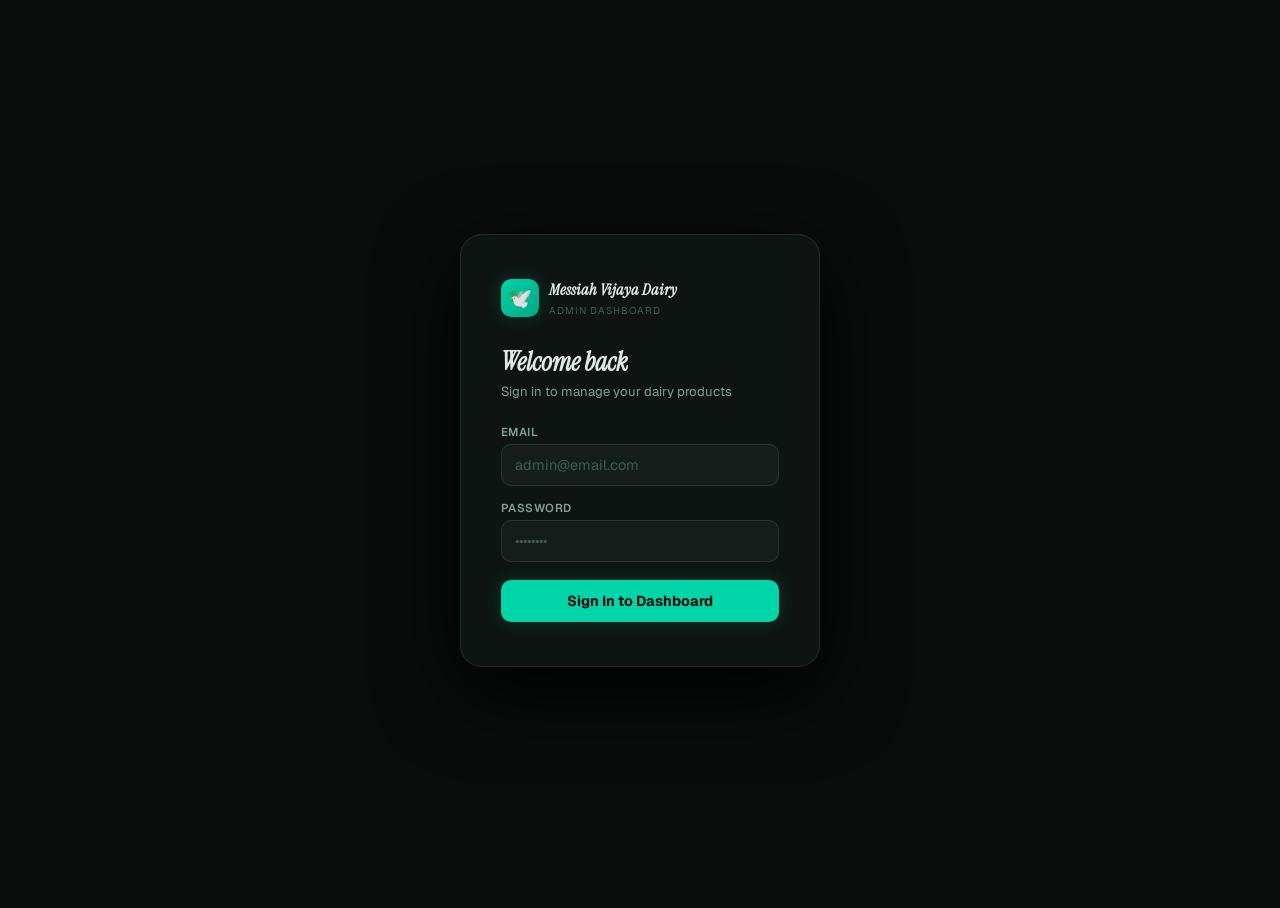
==== commit 996ac908: "staging updated" ====
--- a/src/main/resources/static/adminpanel.html
+++ b/src/main/resources/static/adminpanel.html
@@ -27,12 +27,13 @@
   --teal-glow:  rgba(0,212,168,0.18);
   --teal-glow2: rgba(0,212,168,0.32);
 
-  --green: #2ecc6e;   /* active */
-  --amber: #f5a623;   /* oos */
-  --red:   #f04f4f;   /* trash / danger */
-  --blue:  #4fa8f5;   /* info / edit */
-  --slate: #6b8090;   /* draft */
-  --purple:#a78bfa;
+  --green:  #2ecc6e;
+  --amber:  #f5a623;
+  --red:    #f04f4f;
+  --blue:   #4fa8f5;
+  --slate:  #6b8090;
+  --purple: #a78bfa;
+  --orange: #fb923c;
 
   --t1: #ddeae6;
   --t2: #7e9e96;
@@ -54,210 +55,82 @@
   --tb: 56px;
 }
 
-/* ═══════════════════════════════════════════════════════
-   BASE
-═══════════════════════════════════════════════════════ */
+/* ═══ BASE ═══ */
 *,*::before,*::after{box-sizing:border-box;margin:0;padding:0}
 html{scroll-behavior:smooth}
-body{
-  font-family:var(--sans);background:var(--bg);color:var(--t1);
-  min-height:100vh;display:flex;overflow-x:hidden;font-size:14px;
-}
+body{font-family:var(--sans);background:var(--bg);color:var(--t1);min-height:100vh;display:flex;overflow-x:hidden;font-size:14px}
 ::-webkit-scrollbar{width:4px;height:4px}
 ::-webkit-scrollbar-track{background:transparent}
 ::-webkit-scrollbar-thumb{background:var(--s4);border-radius:2px}
 ::-webkit-scrollbar-thumb:hover{background:var(--teal-dim)}
 
-/* ═══════════════════════════════════════════════════════
-   LOGIN WALL
-═══════════════════════════════════════════════════════ */
-#loginWall{
-  position:fixed;inset:0;z-index:9000;
-  background:var(--bg);
-  display:flex;align-items:center;justify-content:center;
-}
-.login-card{
-  background:var(--s1);border:1px solid var(--b2);
-  border-radius:var(--rx);padding:44px 40px;
-  width:360px;max-width:94vw;
-  box-shadow:var(--sh-xl);
-  animation:modalIn .3s cubic-bezier(.34,1.56,.64,1);
-}
-.login-logo{
-  display:flex;align-items:center;gap:10px;margin-bottom:28px;
-}
-.login-logo-mark{
-  width:38px;height:38px;border-radius:10px;
-  background:linear-gradient(135deg,var(--teal),var(--teal-dim));
-  display:flex;align-items:center;justify-content:center;font-size:1.2rem;
-  box-shadow:0 0 20px var(--teal-glow);
-}
-.login-logo-text strong{
-  display:block;font-family:var(--serif);font-size:1rem;
-  font-style:italic;color:var(--t1);
-}
+/* ═══ LOGIN WALL ═══ */
+#loginWall{position:fixed;inset:0;z-index:9000;background:var(--bg);display:flex;align-items:center;justify-content:center}
+.login-card{background:var(--s1);border:1px solid var(--b2);border-radius:var(--rx);padding:44px 40px;width:360px;max-width:94vw;box-shadow:var(--sh-xl);animation:modalIn .3s cubic-bezier(.34,1.56,.64,1)}
+.login-logo{display:flex;align-items:center;gap:10px;margin-bottom:28px}
+.login-logo-mark{width:38px;height:38px;border-radius:10px;background:linear-gradient(135deg,var(--teal),var(--teal-dim));display:flex;align-items:center;justify-content:center;font-size:1.2rem;box-shadow:0 0 20px var(--teal-glow)}
+.login-logo-text strong{display:block;font-family:var(--serif);font-size:1rem;font-style:italic;color:var(--t1)}
 .login-logo-text span{font-size:.62rem;color:var(--t3);letter-spacing:.1em;text-transform:uppercase}
-.login-card h2{
-  font-family:var(--serif);font-size:1.6rem;font-style:italic;
-  color:var(--t1);margin-bottom:4px;
-}
+.login-card h2{font-family:var(--serif);font-size:1.6rem;font-style:italic;color:var(--t1);margin-bottom:4px}
 .login-card p{font-size:.82rem;color:var(--t2);margin-bottom:24px}
 .lf-group{display:flex;flex-direction:column;gap:5px;margin-bottom:14px}
 .lf-group label{font-size:.72rem;font-weight:600;color:var(--t2);letter-spacing:.04em;text-transform:uppercase}
-.lf-group input{
-  padding:11px 13px;background:var(--s2);
-  border:1px solid var(--b2);border-radius:var(--r);
-  color:var(--t1);font-family:var(--sans);font-size:.9rem;outline:none;
-  transition:border-color .2s,box-shadow .2s;
-}
+.lf-group input{padding:11px 13px;background:var(--s2);border:1px solid var(--b2);border-radius:var(--r);color:var(--t1);font-family:var(--sans);font-size:.9rem;outline:none;transition:border-color .2s,box-shadow .2s}
 .lf-group input:focus{border-color:var(--teal);box-shadow:0 0 0 3px var(--teal-glow)}
 .lf-group input::placeholder{color:var(--t3)}
-.login-err{
-  font-size:.78rem;color:var(--red);
-  background:rgba(240,79,79,.08);border:1px solid rgba(240,79,79,.2);
-  border-radius:var(--r);padding:9px 12px;margin-bottom:12px;display:none;
-}
-.btn-login{
-  width:100%;padding:12px;margin-top:4px;
-  background:var(--teal);color:var(--bg);
-  border:none;border-radius:var(--r);
-  font-family:var(--sans);font-size:.9rem;font-weight:700;
-  cursor:pointer;transition:all .2s;
-  box-shadow:0 0 20px var(--teal-glow);
-}
+.login-err{font-size:.78rem;color:var(--red);background:rgba(240,79,79,.08);border:1px solid rgba(240,79,79,.2);border-radius:var(--r);padding:9px 12px;margin-bottom:12px;display:none}
+.btn-login{width:100%;padding:12px;margin-top:4px;background:var(--teal);color:var(--bg);border:none;border-radius:var(--r);font-family:var(--sans);font-size:.9rem;font-weight:700;cursor:pointer;transition:all .2s;box-shadow:0 0 20px var(--teal-glow)}
 .btn-login:hover{background:#00f0c2;transform:translateY(-1px);box-shadow:0 4px 24px var(--teal-glow2)}
 
-/* ═══════════════════════════════════════════════════════
-   SIDEBAR
-═══════════════════════════════════════════════════════ */
-.sidebar{
-  width:var(--sb);height:100vh;
-  position:fixed;left:0;top:0;
-  background:var(--s1);border-right:1px solid var(--b1);
-  display:flex;flex-direction:column;z-index:150;
-  transition:transform .28s cubic-bezier(.4,0,.2,1);
-}
-.sb-header{
-  padding:18px 16px 15px;
-  border-bottom:1px solid var(--b1);
-  display:flex;align-items:center;gap:10px;
-}
-.sb-mark{
-  width:34px;height:34px;border-radius:8px;
-  background:linear-gradient(135deg,var(--teal),var(--teal-dim));
-  display:flex;align-items:center;justify-content:center;
-  font-size:1.1rem;flex-shrink:0;
-  box-shadow:0 0 14px var(--teal-glow);
-}
-.sb-brand strong{
-  display:block;font-family:var(--serif);font-size:.9rem;
-  font-style:italic;color:var(--t1);
-}
+/* ═══ SIDEBAR ═══ */
+.sidebar{width:var(--sb);height:100vh;position:fixed;left:0;top:0;background:var(--s1);border-right:1px solid var(--b1);display:flex;flex-direction:column;z-index:150;transition:transform .28s cubic-bezier(.4,0,.2,1)}
+.sb-header{padding:18px 16px 15px;border-bottom:1px solid var(--b1);display:flex;align-items:center;gap:10px}
+.sb-mark{width:34px;height:34px;border-radius:8px;background:linear-gradient(135deg,var(--teal),var(--teal-dim));display:flex;align-items:center;justify-content:center;font-size:1.1rem;flex-shrink:0;box-shadow:0 0 14px var(--teal-glow)}
+.sb-brand strong{display:block;font-family:var(--serif);font-size:.9rem;font-style:italic;color:var(--t1)}
 .sb-brand span{font-size:.6rem;color:var(--t3);letter-spacing:.09em;text-transform:uppercase}
 .sb-body{flex:1;padding:10px 7px;overflow-y:auto;display:flex;flex-direction:column;gap:1px}
-.sb-label{
-  font-size:.58rem;font-weight:700;letter-spacing:.12em;text-transform:uppercase;
-  color:var(--t3);padding:12px 11px 5px;
-}
-.sb-item{
-  display:flex;align-items:center;gap:9px;
-  padding:8px 11px;border-radius:var(--r);
-  color:var(--t2);font-size:.82rem;font-weight:500;
-  cursor:pointer;transition:all .15s;
-  border:1px solid transparent;text-decoration:none;
-}
+.sb-label{font-size:.58rem;font-weight:700;letter-spacing:.12em;text-transform:uppercase;color:var(--t3);padding:12px 11px 5px}
+.sb-item{display:flex;align-items:center;gap:9px;padding:8px 11px;border-radius:var(--r);color:var(--t2);font-size:.82rem;font-weight:500;cursor:pointer;transition:all .15s;border:1px solid transparent;text-decoration:none}
 .sb-item svg{flex-shrink:0;opacity:.5;transition:opacity .15s;width:15px;height:15px}
 .sb-item:hover{background:var(--s2);color:var(--t1)}
 .sb-item:hover svg{opacity:.85}
-.sb-item.active{
-  background:var(--teal-deep);color:var(--teal);
-  border-color:rgba(0,212,168,.16);font-weight:600;
-}
+.sb-item.active{background:var(--teal-deep);color:var(--teal);border-color:rgba(0,212,168,.16);font-weight:600}
 .sb-item.active svg{opacity:1}
-.sb-badge{
-  margin-left:auto;background:var(--teal-deep);color:var(--teal);
-  font-size:.6rem;font-weight:700;padding:1px 7px;border-radius:20px;
-}
+.sb-badge{margin-left:auto;background:var(--teal-deep);color:var(--teal);font-size:.6rem;font-weight:700;padding:1px 7px;border-radius:20px}
 .sb-footer{padding:10px 7px;border-top:1px solid var(--b1)}
-.sb-user{
-  display:flex;align-items:center;gap:9px;
-  padding:9px 11px;border-radius:var(--r);
-  background:var(--s2);border:1px solid var(--b1);
-  cursor:pointer;
-}
-.sb-av{
-  width:28px;height:28px;border-radius:7px;
-  background:linear-gradient(135deg,var(--teal),var(--teal-dim));
-  display:flex;align-items:center;justify-content:center;
-  font-family:var(--serif);font-size:.85rem;font-style:italic;
-  color:var(--bg);flex-shrink:0;font-weight:700;
-}
+.sb-user{display:flex;align-items:center;gap:9px;padding:9px 11px;border-radius:var(--r);background:var(--s2);border:1px solid var(--b1);cursor:pointer}
+.sb-av{width:28px;height:28px;border-radius:7px;background:linear-gradient(135deg,var(--teal),var(--teal-dim));display:flex;align-items:center;justify-content:center;font-family:var(--serif);font-size:.85rem;font-style:italic;color:var(--bg);flex-shrink:0;font-weight:700}
 .sb-uinfo strong{display:block;font-size:.78rem;font-weight:600;color:var(--t1)}
 .sb-uinfo span{font-size:.64rem;color:var(--t3)}
-.sb-logout{
-  margin-left:auto;background:none;border:none;
-  color:var(--t3);cursor:pointer;padding:3px;border-radius:5px;
-  transition:color .15s;
-}
+.sb-logout{margin-left:auto;background:none;border:none;color:var(--t3);cursor:pointer;padding:3px;border-radius:5px;transition:color .15s}
 .sb-logout:hover{color:var(--red)}
 
-/* ═══════════════════════════════════════════════════════
-   MAIN
-═══════════════════════════════════════════════════════ */
+/* ═══ MAIN ═══ */
 .main{margin-left:var(--sb);flex:1;min-height:100vh;display:flex;flex-direction:column}
 
 /* TOPBAR */
-.topbar{
-  height:var(--tb);background:var(--s1);
-  border-bottom:1px solid var(--b1);
-  display:flex;align-items:center;justify-content:space-between;
-  padding:0 22px;position:sticky;top:0;z-index:100;gap:14px;
-}
+.topbar{height:var(--tb);background:var(--s1);border-bottom:1px solid var(--b1);display:flex;align-items:center;justify-content:space-between;padding:0 22px;position:sticky;top:0;z-index:100;gap:14px}
 .tb-left{display:flex;align-items:center;gap:12px;flex:1;min-width:0}
-.menu-btn{
-  display:none;background:none;border:1px solid var(--b2);
-  color:var(--t2);padding:6px;border-radius:8px;cursor:pointer;
-  align-items:center;justify-content:center;flex-shrink:0;
-}
-.tb-titles .tb-title{
-  font-family:var(--serif);font-size:.98rem;font-style:italic;
-  color:var(--t1);white-space:nowrap;
-}
-.tb-titles .tb-crumb{
-  font-size:.68rem;color:var(--t3);
-  display:flex;align-items:center;gap:4px;margin-top:1px;
-}
+.menu-btn{display:none;background:none;border:1px solid var(--b2);color:var(--t2);padding:6px;border-radius:8px;cursor:pointer;align-items:center;justify-content:center;flex-shrink:0}
+.tb-titles .tb-title{font-family:var(--serif);font-size:.98rem;font-style:italic;color:var(--t1);white-space:nowrap}
+.tb-titles .tb-crumb{font-size:.68rem;color:var(--t3);display:flex;align-items:center;gap:4px;margin-top:1px}
 .tb-crumb .sep{opacity:.4}
 .tb-crumb .cur{color:var(--teal)}
 .tb-search{flex:1;max-width:280px;position:relative}
 .tb-search svg{position:absolute;left:9px;top:50%;transform:translateY(-50%);color:var(--t3);pointer-events:none}
-#tbSearch{
-  width:100%;padding:7px 11px 7px 32px;
-  background:var(--s2);border:1px solid var(--b1);border-radius:var(--r);
-  color:var(--t1);font-family:var(--sans);font-size:.8rem;outline:none;
-  transition:border-color .2s,box-shadow .2s;
-}
+#tbSearch{width:100%;padding:7px 11px 7px 32px;background:var(--s2);border:1px solid var(--b1);border-radius:var(--r);color:var(--t1);font-family:var(--sans);font-size:.8rem;outline:none;transition:border-color .2s,box-shadow .2s}
 #tbSearch:focus{border-color:var(--teal);box-shadow:0 0 0 3px var(--teal-glow)}
 #tbSearch::placeholder{color:var(--t3)}
 .tb-right{display:flex;align-items:center;gap:7px;flex-shrink:0}
 
-/* ═══════════════════════════════════════════════════════
-   PAGES
-═══════════════════════════════════════════════════════ */
+/* ═══ PAGES ═══ */
 .page{display:none;padding:22px;flex:1;animation:fadeUp .25s ease both}
 .page.active{display:block}
 @keyframes fadeUp{from{opacity:0;transform:translateY(8px)}to{opacity:1;transform:translateY(0)}}
 @keyframes modalIn{from{opacity:0;transform:scale(.9) translateY(16px)}to{opacity:1;transform:scale(1) translateY(0)}}
 
-/* ═══════════════════════════════════════════════════════
-   BUTTONS
-═══════════════════════════════════════════════════════ */
-.btn{
-  display:inline-flex;align-items:center;gap:6px;
-  padding:8px 16px;border-radius:var(--r);border:none;
-  font-family:var(--sans);font-size:.82rem;font-weight:600;
-  cursor:pointer;transition:all .18s;white-space:nowrap;
-}
+/* ═══ BUTTONS ═══ */
+.btn{display:inline-flex;align-items:center;gap:6px;padding:8px 16px;border-radius:var(--r);border:none;font-family:var(--sans);font-size:.82rem;font-weight:600;cursor:pointer;transition:all .18s;white-space:nowrap}
 .btn-teal{background:var(--teal);color:var(--bg);box-shadow:0 0 16px var(--teal-glow)}
 .btn-teal:hover{background:#00f0c2;transform:translateY(-1px);box-shadow:0 4px 20px var(--teal-glow2)}
 .btn-ghost{background:transparent;color:var(--t2);border:1px solid var(--b2)}
@@ -270,106 +143,49 @@
 .btn-blue:hover{background:rgba(79,168,245,.24)}
 .btn-green{background:rgba(46,204,110,.12);color:var(--green);border:1px solid rgba(46,204,110,.22)}
 .btn-green:hover{background:rgba(46,204,110,.24)}
+.btn-purple{background:rgba(167,139,250,.12);color:var(--purple);border:1px solid rgba(167,139,250,.22)}
+.btn-purple:hover{background:rgba(167,139,250,.24)}
 .btn-sm{padding:5px 11px;font-size:.76rem}
 .btn-icon{padding:6px;border-radius:8px}
 
-/* ═══════════════════════════════════════════════════════
-   SECTION HEADER
-═══════════════════════════════════════════════════════ */
-.sec-head{
-  display:flex;align-items:center;justify-content:space-between;
-  margin-bottom:18px;gap:12px;flex-wrap:wrap;
-}
+/* ═══ SECTION HEADER ═══ */
+.sec-head{display:flex;align-items:center;justify-content:space-between;margin-bottom:18px;gap:12px;flex-wrap:wrap}
 .sec-head-left{display:flex;flex-direction:column;gap:2px}
-.sec-head-title{
-  font-family:var(--serif);font-size:1.2rem;font-style:italic;color:var(--t1);
-}
+.sec-head-title{font-family:var(--serif);font-size:1.2rem;font-style:italic;color:var(--t1)}
 .sec-head-sub{font-size:.75rem;color:var(--t3)}
 .sec-head-right{display:flex;align-items:center;gap:8px;flex-wrap:wrap}
 
-/* ═══════════════════════════════════════════════════════
-   STATS GRID
-═══════════════════════════════════════════════════════ */
-.stats-grid{
-  display:grid;
-  grid-template-columns:repeat(auto-fill,minmax(168px,1fr));
-  gap:12px;margin-bottom:22px;
-}
-.stat-card{
-  background:var(--s1);border:1px solid var(--b1);
-  border-radius:var(--rl);padding:16px 18px;
-  position:relative;overflow:hidden;
-  transition:border-color .2s,transform .2s;cursor:default;
-}
-.stat-card::after{
-  content:'';position:absolute;top:0;left:0;right:0;height:2px;
-  background:var(--accent,var(--teal));opacity:.7;
-}
+/* ═══ STATS GRID ═══ */
+.stats-grid{display:grid;grid-template-columns:repeat(auto-fill,minmax(168px,1fr));gap:12px;margin-bottom:22px}
+.stat-card{background:var(--s1);border:1px solid var(--b1);border-radius:var(--rl);padding:16px 18px;position:relative;overflow:hidden;transition:border-color .2s,transform .2s;cursor:default}
+.stat-card::after{content:'';position:absolute;top:0;left:0;right:0;height:2px;background:var(--accent,var(--teal));opacity:.7}
 .stat-card:hover{border-color:var(--b3);transform:translateY(-2px)}
-.stat-card-icon{
-  width:32px;height:32px;border-radius:8px;
-  display:flex;align-items:center;justify-content:center;
-  background:var(--icon-bg,var(--teal-deep));
-  font-size:1rem;margin-bottom:12px;
-}
-.stat-card-val{
-  font-family:var(--serif);font-size:1.85rem;font-style:italic;
-  color:var(--t1);line-height:1;margin-bottom:4px;
-}
+.stat-card-icon{width:32px;height:32px;border-radius:8px;display:flex;align-items:center;justify-content:center;background:var(--icon-bg,var(--teal-deep));font-size:1rem;margin-bottom:12px}
+.stat-card-val{font-family:var(--serif);font-size:1.85rem;font-style:italic;color:var(--t1);line-height:1;margin-bottom:4px}
 .stat-card-label{font-size:.68rem;font-weight:600;color:var(--t3);letter-spacing:.06em;text-transform:uppercase}
 .stat-card-sub{font-size:.7rem;color:var(--t3);margin-top:3px}
 
-/* ═══════════════════════════════════════════════════════
-   TOOLBAR / FILTER ROW
-═══════════════════════════════════════════════════════ */
-.filter-row{
-  display:flex;align-items:center;gap:8px;
-  margin-bottom:16px;flex-wrap:wrap;
-}
+/* ═══ FILTER ROW ═══ */
+.filter-row{display:flex;align-items:center;gap:8px;margin-bottom:16px;flex-wrap:wrap}
 .filter-row .search-wrap{flex:1;min-width:180px;max-width:280px;position:relative}
 .filter-row .search-wrap svg{position:absolute;left:9px;top:50%;transform:translateY(-50%);color:var(--t3);pointer-events:none}
-.filter-row .search-wrap input{
-  width:100%;padding:8px 11px 8px 32px;
-  background:var(--s2);border:1px solid var(--b2);border-radius:var(--r);
-  color:var(--t1);font-family:var(--sans);font-size:.82rem;outline:none;
-  transition:border-color .2s,box-shadow .2s;
-}
+.filter-row .search-wrap input{width:100%;padding:8px 11px 8px 32px;background:var(--s2);border:1px solid var(--b2);border-radius:var(--r);color:var(--t1);font-family:var(--sans);font-size:.82rem;outline:none;transition:border-color .2s,box-shadow .2s}
 .filter-row .search-wrap input:focus{border-color:var(--teal);box-shadow:0 0 0 3px var(--teal-glow)}
 .filter-row .search-wrap input::placeholder{color:var(--t3)}
-.sel{
-  padding:8px 11px;background:var(--s2);border:1px solid var(--b2);
-  border-radius:var(--r);color:var(--t1);font-family:var(--sans);
-  font-size:.8rem;cursor:pointer;outline:none;transition:border-color .2s;
-}
+.sel{padding:8px 11px;background:var(--s2);border:1px solid var(--b2);border-radius:var(--r);color:var(--t1);font-family:var(--sans);font-size:.8rem;cursor:pointer;outline:none;transition:border-color .2s}
 .sel:focus{border-color:var(--teal)}
 .sel option{background:var(--s2)}
 
-/* ═══════════════════════════════════════════════════════
-   TABLE
-═══════════════════════════════════════════════════════ */
-.tbl-wrap{
-  background:var(--s1);border:1px solid var(--b1);
-  border-radius:var(--rl);overflow:hidden;
-}
-.tbl-top{
-  padding:13px 18px;border-bottom:1px solid var(--b1);
-  display:flex;align-items:center;justify-content:space-between;
-}
+/* ═══ TABLE ═══ */
+.tbl-wrap{background:var(--s1);border:1px solid var(--b1);border-radius:var(--rl);overflow:hidden}
+.tbl-top{padding:13px 18px;border-bottom:1px solid var(--b1);display:flex;align-items:center;justify-content:space-between;flex-wrap:wrap;gap:8px}
 .tbl-top-title{font-family:var(--serif);font-size:.9rem;font-style:italic;color:var(--t1)}
-.tbl-count{
-  font-size:.7rem;color:var(--t3);background:var(--s2);
-  padding:2px 8px;border-radius:20px;
-}
+.tbl-top-right{display:flex;align-items:center;gap:8px}
+.tbl-count{font-size:.7rem;color:var(--t3);background:var(--s2);padding:2px 8px;border-radius:20px}
 .tbl-scroll{overflow-x:auto}
 table{width:100%;border-collapse:collapse}
 thead tr{border-bottom:1px solid var(--b1)}
-thead th{
-  padding:11px 14px;text-align:left;
-  font-size:.63rem;font-weight:700;color:var(--t3);
-  letter-spacing:.08em;text-transform:uppercase;
-  white-space:nowrap;cursor:pointer;user-select:none;
-  transition:color .15s;
-}
+thead th{padding:11px 14px;text-align:left;font-size:.63rem;font-weight:700;color:var(--t3);letter-spacing:.08em;text-transform:uppercase;white-space:nowrap;cursor:pointer;user-select:none;transition:color .15s}
 thead th:hover{color:var(--t2)}
 thead th.sorted{color:var(--teal)}
 thead th .sa{margin-left:3px;opacity:.5;font-size:.7rem}
@@ -378,238 +194,175 @@
 tbody tr:last-child{border-bottom:none}
 tbody tr:hover{background:var(--s2)}
 td{padding:12px 14px;font-size:.83rem;vertical-align:middle}
-
-/* product cell */
 .prod-cell{display:flex;align-items:center;gap:10px}
-.prod-img{
-  width:40px;height:40px;border-radius:8px;
-  background:var(--s3);border:1px solid var(--b1);
-  flex-shrink:0;display:flex;align-items:center;justify-content:center;
-  font-size:1.3rem;overflow:hidden;
-}
+.prod-img{width:40px;height:40px;border-radius:8px;background:var(--s3);border:1px solid var(--b1);flex-shrink:0;display:flex;align-items:center;justify-content:center;font-size:1.3rem;overflow:hidden}
 .prod-img img{width:100%;height:100%;object-fit:contain;padding:3px;border-radius:6px}
 .prod-name strong{display:block;font-size:.85rem;font-weight:600;color:var(--t1)}
 .prod-name span{font-size:.7rem;color:var(--t3);margin-top:1px;display:block}
-
-/* cells */
 .price-cell{font-family:var(--mono);font-size:.85rem;color:var(--teal);font-weight:500}
 .qty-cell{font-family:var(--mono);font-size:.78rem;color:var(--t2)}
-.cat-cell{
-  font-size:.72rem;color:var(--t2);background:var(--s3);
-  padding:3px 8px;border-radius:6px;display:inline-block;white-space:nowrap;
-}
+.cat-cell{font-size:.72rem;color:var(--t2);background:var(--s3);padding:3px 8px;border-radius:6px;display:inline-block;white-space:nowrap}
 .stock-cell{font-family:var(--mono);font-size:.82rem;display:inline-flex;align-items:center;gap:5px}
 .stock-cell::before{content:'';width:5px;height:5px;border-radius:50%;background:currentColor;flex-shrink:0}
 .sc-zero{color:var(--red)}
 .sc-low{color:var(--amber)}
 .sc-ok{color:var(--t2)}
 .sc-good{color:var(--green)}
-
-/* status badges */
-.badge{
-  display:inline-flex;align-items:center;gap:4px;
-  padding:3px 9px;border-radius:20px;
-  font-size:.68rem;font-weight:700;letter-spacing:.04em;text-transform:uppercase;
-  white-space:nowrap;
-}
+.badge{display:inline-flex;align-items:center;gap:4px;padding:3px 9px;border-radius:20px;font-size:.68rem;font-weight:700;letter-spacing:.04em;text-transform:uppercase;white-space:nowrap}
 .badge::before{content:'';width:5px;height:5px;border-radius:50%;background:currentColor;flex-shrink:0}
-.b-active      {background:rgba(46,204,110,.1);  color:var(--green)}
-.b-draft       {background:rgba(107,128,144,.12); color:var(--slate)}
-.b-out_of_stock{background:rgba(245,166,35,.1);  color:var(--amber)}
-.b-trash       {background:rgba(240,79,79,.1);   color:var(--red)}
-
-/* action cell */
+.b-active      {background:rgba(46,204,110,.1); color:var(--green)}
+.b-draft       {background:rgba(107,128,144,.12);color:var(--slate)}
+.b-out_of_stock{background:rgba(245,166,35,.1); color:var(--amber)}
+.b-trash       {background:rgba(240,79,79,.1);  color:var(--red)}
+
+/* Order status badges */
+.b-pending        {background:rgba(245,166,35,.1);  color:var(--amber)}
+.b-success        {background:rgba(46,204,110,.1);  color:var(--green)}
+.b-failed         {background:rgba(240,79,79,.1);   color:var(--red)}
+.b-accepted       {background:rgba(79,168,245,.1);  color:var(--blue)}
+.b-processing     {background:rgba(167,139,250,.1); color:var(--purple)}
+.b-outfordelivery {background:rgba(0,212,168,.1);   color:var(--teal)}
+.b-delivered      {background:rgba(46,204,110,.15); color:var(--green)}
+.b-cancelled      {background:rgba(240,79,79,.1);   color:var(--red)}
+.b-returned       {background:rgba(79,168,245,.1);  color:var(--blue)}
+
 .act-cell{display:flex;align-items:center;gap:4px}
-
-/* empty / skeleton */
 .tbl-empty td{text-align:center;padding:60px 20px}
 .empty-inner p:first-child{font-size:2.2rem;margin-bottom:10px;opacity:.4}
 .empty-inner p:last-child{font-size:.85rem;color:var(--t3)}
-
-.sk{
-  background:linear-gradient(90deg,var(--s2) 25%,var(--s3) 50%,var(--s2) 75%);
-  background-size:200% 100%;animation:sk 1.4s infinite;border-radius:6px;
-}
+.sk{background:linear-gradient(90deg,var(--s2) 25%,var(--s3) 50%,var(--s2) 75%);background-size:200% 100%;animation:sk 1.4s infinite;border-radius:6px}
 @keyframes sk{0%{background-position:200% 0}100%{background-position:-200% 0}}
-
-/* pagination */
-.pagination{
-  display:flex;align-items:center;gap:5px;
-  padding:12px 18px;border-top:1px solid var(--b1);justify-content:flex-end;
-}
+.pagination{display:flex;align-items:center;gap:5px;padding:12px 18px;border-top:1px solid var(--b1);justify-content:flex-end}
 .pg-info{font-size:.72rem;color:var(--t3);margin-right:6px}
-.pg-btn{
-  width:30px;height:30px;border-radius:7px;
-  background:var(--s2);border:1px solid var(--b1);
-  color:var(--t2);cursor:pointer;font-size:.8rem;
-  display:flex;align-items:center;justify-content:center;transition:all .14s;
-}
+.pg-btn{width:30px;height:30px;border-radius:7px;background:var(--s2);border:1px solid var(--b1);color:var(--t2);cursor:pointer;font-size:.8rem;display:flex;align-items:center;justify-content:center;transition:all .14s}
 .pg-btn:hover:not(:disabled){background:var(--s3);color:var(--t1)}
 .pg-btn.active{background:var(--teal-deep);border-color:rgba(0,212,168,.25);color:var(--teal);font-weight:700}
 .pg-btn:disabled{opacity:.3;cursor:default}
 
-/* ═══════════════════════════════════════════════════════
-   STATUS DROPDOWN
-═══════════════════════════════════════════════════════ */
+/* ═══ STATUS DROPDOWN ═══ */
 .sd-wrap{position:relative;display:inline-block}
-.sd-menu{
-  display:none;position:absolute;right:0;top:calc(100% + 4px);
-  background:var(--s2);border:1px solid var(--b2);
-  border-radius:var(--rl);padding:5px;z-index:300;
-  min-width:160px;box-shadow:var(--sh-lg);
-  animation:dropIn .15s ease;
-}
+.sd-menu{display:none;position:absolute;right:0;top:calc(100% + 4px);background:var(--s2);border:1px solid var(--b2);border-radius:var(--rl);padding:5px;z-index:300;min-width:160px;box-shadow:var(--sh-lg);animation:dropIn .15s ease}
 @keyframes dropIn{from{opacity:0;transform:translateY(-6px)}to{opacity:1;transform:translateY(0)}}
 .sd-menu.open{display:block}
-.sd-opt{
-  display:flex;align-items:center;gap:8px;
-  padding:8px 10px;border-radius:8px;
-  font-size:.8rem;font-weight:600;cursor:pointer;
-  color:var(--t2);transition:background .12s;
-}
+.sd-opt{display:flex;align-items:center;gap:8px;padding:8px 10px;border-radius:8px;font-size:.8rem;font-weight:600;cursor:pointer;color:var(--t2);transition:background .12s}
 .sd-opt:hover{background:var(--s3);color:var(--t1)}
 .sd-dot{width:7px;height:7px;border-radius:50%;flex-shrink:0}
 .sd-check{margin-left:auto;opacity:.6;font-size:.75rem}
 
-/* ═══════════════════════════════════════════════════════
-   MODAL
-═══════════════════════════════════════════════════════ */
-.overlay{
-  position:fixed;inset:0;background:rgba(0,0,0,.72);
-  backdrop-filter:blur(6px);z-index:1000;
-  display:none;align-items:center;justify-content:center;padding:16px;
-}
+/* ═══ MODAL ═══ */
+.overlay{position:fixed;inset:0;background:rgba(0,0,0,.72);backdrop-filter:blur(6px);z-index:1000;display:none;align-items:center;justify-content:center;padding:16px}
 .overlay.open{display:flex}
-.modal{
-  background:var(--s1);border:1px solid var(--b2);
-  border-radius:var(--rx);width:100%;max-width:560px;
-  max-height:94vh;overflow-y:auto;
-  box-shadow:var(--sh-xl);
-  animation:modalIn .25s cubic-bezier(.34,1.56,.64,1);
-}
+.modal{background:var(--s1);border:1px solid var(--b2);border-radius:var(--rx);width:100%;max-width:560px;max-height:94vh;overflow-y:auto;box-shadow:var(--sh-xl);animation:modalIn .25s cubic-bezier(.34,1.56,.64,1)}
 .modal.modal-sm{max-width:380px}
-.modal-head{
-  padding:20px 22px 16px;border-bottom:1px solid var(--b1);
-  display:flex;align-items:center;justify-content:space-between;
-  position:sticky;top:0;background:var(--s1);z-index:1;
-}
-.modal-head h2{
-  font-family:var(--serif);font-size:1.1rem;
-  font-style:italic;color:var(--t1);
-}
-.modal-x{
-  width:28px;height:28px;border-radius:7px;
-  background:none;border:1px solid var(--b2);
-  color:var(--t2);cursor:pointer;font-size:.95rem;
-  display:flex;align-items:center;justify-content:center;
-  transition:all .14s;
-}
+.modal.modal-lg{max-width:720px}
+.modal-head{padding:20px 22px 16px;border-bottom:1px solid var(--b1);display:flex;align-items:center;justify-content:space-between;position:sticky;top:0;background:var(--s1);z-index:1}
+.modal-head h2{font-family:var(--serif);font-size:1.1rem;font-style:italic;color:var(--t1)}
+.modal-x{width:28px;height:28px;border-radius:7px;background:none;border:1px solid var(--b2);color:var(--t2);cursor:pointer;font-size:.95rem;display:flex;align-items:center;justify-content:center;transition:all .14s}
 .modal-x:hover{background:rgba(240,79,79,.15);color:var(--red);border-color:rgba(240,79,79,.3)}
 .modal-body{padding:22px;display:flex;flex-direction:column;gap:14px}
-.modal-foot{
-  padding:14px 22px;border-top:1px solid var(--b1);
-  display:flex;gap:8px;justify-content:flex-end;
-}
-/* form */
+.modal-foot{padding:14px 22px;border-top:1px solid var(--b1);display:flex;gap:8px;justify-content:flex-end}
 .f-row{display:grid;grid-template-columns:1fr 1fr;gap:12px}
 .f-group{display:flex;flex-direction:column;gap:5px}
 .f-group.full{grid-column:1/-1}
 .f-label{font-size:.7rem;font-weight:700;color:var(--t2);letter-spacing:.05em;text-transform:uppercase}
-.f-input{
-  padding:9px 12px;background:var(--s2);
-  border:1px solid var(--b2);border-radius:var(--r);
-  color:var(--t1);font-family:var(--sans);font-size:.88rem;
-  outline:none;transition:all .2s;
-}
+.f-input{padding:9px 12px;background:var(--s2);border:1px solid var(--b2);border-radius:var(--r);color:var(--t1);font-family:var(--sans);font-size:.88rem;outline:none;transition:all .2s}
 .f-input:focus{border-color:var(--teal);box-shadow:0 0 0 3px var(--teal-glow);background:var(--s3)}
 .f-input::placeholder{color:var(--t3)}
 select.f-input option{background:var(--s2)}
 .f-hint{font-size:.68rem;color:var(--t3)}
-.img-prev{
-  width:100%;height:90px;
-  background:var(--s2);border:1px dashed var(--b3);
-  border-radius:var(--r);
-  display:flex;align-items:center;justify-content:center;
-  overflow:hidden;position:relative;font-size:2.5rem;
-  transition:border-color .2s;
-}
+.img-prev{width:100%;height:90px;background:var(--s2);border:1px dashed var(--b3);border-radius:var(--r);display:flex;align-items:center;justify-content:center;overflow:hidden;position:relative;font-size:2.5rem;transition:border-color .2s}
 .img-prev img{width:100%;height:100%;object-fit:contain;padding:8px;position:absolute;inset:0}
-/* confirm */
 .confirm-icon{font-size:2.5rem;text-align:center;margin-bottom:6px}
 .confirm-msg{text-align:center;color:var(--t2);font-size:.88rem;line-height:1.6}
 .confirm-msg strong{color:var(--t1);display:block;font-size:.95rem;margin-bottom:4px}
 
-/* ═══════════════════════════════════════════════════════
-   TOAST
-═══════════════════════════════════════════════════════ */
-.toasts{
-  position:fixed;bottom:20px;right:20px;z-index:9999;
-  display:flex;flex-direction:column;gap:7px;
-  pointer-events:none;align-items:flex-end;
-}
-.toast{
-  background:var(--s2);border:1px solid var(--b2);border-radius:var(--r);
-  padding:11px 15px;font-size:.83rem;font-weight:500;color:var(--t1);
-  box-shadow:var(--sh-lg);
-  display:flex;align-items:center;gap:9px;min-width:240px;
-  animation:toastIn .28s cubic-bezier(.34,1.56,.64,1);pointer-events:auto;
-}
+/* ═══ TOAST ═══ */
+.toasts{position:fixed;bottom:20px;right:20px;z-index:9999;display:flex;flex-direction:column;gap:7px;pointer-events:none;align-items:flex-end}
+.toast{background:var(--s2);border:1px solid var(--b2);border-radius:var(--r);padding:11px 15px;font-size:.83rem;font-weight:500;color:var(--t1);box-shadow:var(--sh-lg);display:flex;align-items:center;gap:9px;min-width:240px;animation:toastIn .28s cubic-bezier(.34,1.56,.64,1);pointer-events:auto}
 .toast.s{border-left:3px solid var(--green)}
 .toast.e{border-left:3px solid var(--red)}
 .toast.i{border-left:3px solid var(--blue)}
 .toast.w{border-left:3px solid var(--amber)}
-@keyframes toastIn {from{opacity:0;transform:translateX(16px) scale(.94)}to{opacity:1;transform:translateX(0) scale(1)}}
+@keyframes toastIn{from{opacity:0;transform:translateX(16px) scale(.94)}to{opacity:1;transform:translateX(0) scale(1)}}
 @keyframes toastOut{from{opacity:1}to{opacity:0;transform:translateX(14px)}}
 
-/* ═══════════════════════════════════════════════════════
-   LOADER
-═══════════════════════════════════════════════════════ */
-.loader-wrap{
-  position:fixed;inset:0;background:rgba(8,12,10,.75);
-  z-index:8000;display:none;align-items:center;justify-content:center;
-}
+/* ═══ LOADER ═══ */
+.loader-wrap{position:fixed;inset:0;background:rgba(8,12,10,.75);z-index:8000;display:none;align-items:center;justify-content:center}
 .loader-wrap.on{display:flex}
-.spinner{
-  width:34px;height:34px;
-  border:3px solid var(--s4);border-top-color:var(--teal);
-  border-radius:50%;animation:spin .65s linear infinite;
-}
+.spinner{width:34px;height:34px;border:3px solid var(--s4);border-top-color:var(--teal);border-radius:50%;animation:spin .65s linear infinite}
 @keyframes spin{to{transform:rotate(360deg)}}
 
-/* ═══════════════════════════════════════════════════════
-   USERS PAGE
-═══════════════════════════════════════════════════════ */
-.user-grid{
-  display:grid;grid-template-columns:repeat(auto-fill,minmax(230px,1fr));gap:12px;
-}
-.user-card{
-  background:var(--s1);border:1px solid var(--b1);border-radius:var(--rl);
-  padding:18px;transition:border-color .18s,transform .18s;
-}
+/* ═══ USERS PAGE ═══ */
+.user-grid{display:grid;grid-template-columns:repeat(auto-fill,minmax(230px,1fr));gap:12px}
+.user-card{background:var(--s1);border:1px solid var(--b1);border-radius:var(--rl);padding:18px;transition:border-color .18s,transform .18s}
 .user-card:hover{border-color:var(--b3);transform:translateY(-2px)}
 .uc-top{display:flex;align-items:center;gap:10px;margin-bottom:14px}
-.uc-av{
-  width:36px;height:36px;border-radius:9px;flex-shrink:0;
-  display:flex;align-items:center;justify-content:center;
-  font-family:var(--serif);font-size:1rem;font-style:italic;
-  background:var(--teal-deep);color:var(--teal);font-weight:700;
-}
+.uc-av{width:36px;height:36px;border-radius:9px;flex-shrink:0;display:flex;align-items:center;justify-content:center;font-family:var(--serif);font-size:1rem;font-style:italic;background:var(--teal-deep);color:var(--teal);font-weight:700}
 .uc-name strong{display:block;font-size:.88rem;font-weight:600;color:var(--t1)}
 .uc-name span{font-size:.7rem;color:var(--t3)}
 .uc-row{display:flex;align-items:center;gap:7px;font-size:.77rem;color:var(--t2);margin-bottom:5px}
 .uc-row svg{flex-shrink:0;opacity:.5}
 .uc-row:last-child{margin-bottom:0}
-
-/* ═══════════════════════════════════════════════════════
-   RESPONSIVE
-═══════════════════════════════════════════════════════ */
-.menu-btn{display:none}
+.uc-actions{display:flex;gap:6px;margin-top:12px;padding-top:10px;border-top:1px solid var(--b1)}
+
+/* ═══ ORDERS PAGE ═══ */
+.orders-stats{display:grid;grid-template-columns:repeat(auto-fill,minmax(140px,1fr));gap:10px;margin-bottom:20px}
+.order-row-products{display:flex;gap:4px;flex-wrap:wrap}
+.order-prod-chip{font-size:.68rem;background:var(--s3);color:var(--t2);padding:2px 7px;border-radius:6px;white-space:nowrap;border:1px solid var(--b1)}
+.order-user-cell{display:flex;flex-direction:column;gap:2px}
+.order-user-cell strong{font-size:.82rem;color:var(--t1)}
+.order-user-cell span{font-size:.7rem;color:var(--t3);font-family:var(--mono)}
+.razorpay-id{font-family:var(--mono);font-size:.72rem;color:var(--t3);max-width:130px;overflow:hidden;text-overflow:ellipsis;white-space:nowrap;display:block}
+.order-amount-cell{font-family:var(--mono);font-size:.9rem;color:var(--teal);font-weight:600}
+
+/* ORDER DETAIL MODAL */
+.od-section{background:var(--s2);border:1px solid var(--b1);border-radius:var(--r);padding:14px 16px;display:flex;flex-direction:column;gap:10px}
+.od-section-title{font-size:.65rem;font-weight:700;color:var(--t3);letter-spacing:.1em;text-transform:uppercase;margin-bottom:2px}
+.od-row{display:flex;justify-content:space-between;align-items:flex-start;gap:10px;font-size:.82rem}
+.od-row .od-key{color:var(--t3);flex-shrink:0}
+.od-row .od-val{color:var(--t1);font-weight:500;text-align:right;font-family:var(--mono);font-size:.78rem;word-break:break-all}
+.od-prod-list{display:flex;flex-direction:column;gap:8px}
+.od-prod-item{display:flex;align-items:center;gap:10px;padding:8px;background:var(--s3);border-radius:8px;border:1px solid var(--b1)}
+.od-prod-img{width:36px;height:36px;border-radius:7px;background:var(--s4);flex-shrink:0;display:flex;align-items:center;justify-content:center;overflow:hidden;font-size:1.1rem}
+.od-prod-img img{width:100%;height:100%;object-fit:contain;padding:3px}
+.od-prod-info strong{display:block;font-size:.82rem;color:var(--t1)}
+.od-prod-info span{font-size:.7rem;color:var(--t3)}
+.od-prod-price{margin-left:auto;font-family:var(--mono);font-size:.82rem;color:var(--teal)}
+.od-addr-block{font-size:.82rem;color:var(--t2);line-height:1.6}
+.od-addr-block strong{color:var(--t1);display:block;margin-bottom:3px}
+.status-update-row{display:flex;gap:8px;align-items:center;flex-wrap:wrap}
+.status-select{flex:1;min-width:140px}
+
+/* ═══ ADDRESS TABLE ═══ */
+.addr-cell{font-size:.78rem;color:var(--t2);line-height:1.5;max-width:200px}
+.addr-cell strong{display:block;color:var(--t1);font-size:.8rem}
+
+/* ═══ ANALYTICS MINI ═══ */
+.analytics-grid{display:grid;grid-template-columns:1fr 1fr;gap:16px;margin-bottom:22px}
+.chart-card{background:var(--s1);border:1px solid var(--b1);border-radius:var(--rl);padding:18px}
+.chart-card-title{font-family:var(--serif);font-size:.9rem;font-style:italic;color:var(--t1);margin-bottom:14px}
+.mini-bar-chart{display:flex;flex-direction:column;gap:8px}
+.mini-bar-row{display:flex;align-items:center;gap:10px;font-size:.75rem}
+.mini-bar-label{width:90px;flex-shrink:0;color:var(--t2);text-align:right}
+.mini-bar-track{flex:1;height:8px;background:var(--s3);border-radius:4px;overflow:hidden}
+.mini-bar-fill{height:100%;border-radius:4px;background:var(--teal);transition:width .5s ease}
+.mini-bar-val{width:38px;color:var(--t2);font-family:var(--mono);font-size:.72rem;flex-shrink:0}
+.revenue-number{font-family:var(--serif);font-size:2rem;font-style:italic;color:var(--teal);margin-bottom:6px}
+.revenue-sub{font-size:.75rem;color:var(--t3)}
+.recent-activity{display:flex;flex-direction:column;gap:8px}
+.activity-item{display:flex;align-items:center;gap:10px;padding:8px 10px;background:var(--s2);border-radius:8px;border:1px solid var(--b1)}
+.activity-dot{width:8px;height:8px;border-radius:50%;flex-shrink:0}
+.activity-text{font-size:.78rem;color:var(--t2);flex:1}
+.activity-time{font-size:.7rem;color:var(--t3);font-family:var(--mono)}
+
+/* ═══ RESPONSIVE ═══ */
 @media(max-width:960px){
   :root{--sb:0px}
   .sidebar{transform:translateX(-232px);width:232px}
   .sidebar.open{transform:translateX(0)}
   .main{margin-left:0}
   .menu-btn{display:flex!important}
+  .analytics-grid{grid-template-columns:1fr}
 }
 @media(max-width:640px){
   .stats-grid{grid-template-columns:repeat(2,1fr)}
@@ -617,22 +370,16 @@
   .page{padding:14px}
   .topbar{padding:0 14px}
   .filter-row{gap:6px}
-}
-@media(max-width:420px){
-  .stats-grid{grid-template-columns:1fr 1fr}
+  .analytics-grid{grid-template-columns:1fr}
 }
 </style>
 </head>
 <body>
 
-<!-- ═══ LOADER ═══ -->
 <div class="loader-wrap" id="loader"><div class="spinner"></div></div>
-<!-- ═══ TOASTS ═══ -->
 <div class="toasts" id="toasts"></div>
 
-<!-- ═══════════════════════════════════════════════════════
-     LOGIN WALL
-═══════════════════════════════════════════════════════ -->
+<!-- ═══ LOGIN WALL ═══ -->
 <div id="loginWall">
   <div class="login-card">
     <div class="login-logo">
@@ -658,9 +405,7 @@
   </div>
 </div>
 
-<!-- ═══════════════════════════════════════════════════════
-     SIDEBAR
-═══════════════════════════════════════════════════════ -->
+<!-- ═══ SIDEBAR ═══ -->
 <aside class="sidebar" id="sidebar">
   <div class="sb-header">
     <div class="sb-mark">🕊️</div>
@@ -671,24 +416,24 @@
   </div>
   <div class="sb-body">
     <span class="sb-label">Main</span>
-    <a class="sb-item active" onclick="nav('products',this)">
+    <a class="sb-item active" onclick="nav('dashboard',this)">
+      <svg viewBox="0 0 24 24" fill="none" stroke="currentColor" stroke-width="2"><rect x="3" y="3" width="7" height="7"/><rect x="14" y="3" width="7" height="7"/><rect x="14" y="14" width="7" height="7"/><rect x="3" y="14" width="7" height="7"/></svg>
+      Dashboard
+    </a>
+    <a class="sb-item" onclick="nav('products',this)">
       <svg viewBox="0 0 24 24" fill="none" stroke="currentColor" stroke-width="2"><rect x="2" y="3" width="20" height="14" rx="2"/><line x1="8" y1="21" x2="16" y2="21"/><line x1="12" y1="17" x2="12" y2="21"/></svg>
       Products
       <span class="sb-badge" id="sbProdCount">—</span>
+    </a>
+    <a class="sb-item" onclick="nav('orders',this)">
+      <svg viewBox="0 0 24 24" fill="none" stroke="currentColor" stroke-width="2"><path d="M6 2L3 6v14a2 2 0 002 2h14a2 2 0 002-2V6l-3-4z"/><line x1="3" y1="6" x2="21" y2="6"/><path d="M16 10a4 4 0 01-8 0"/></svg>
+      Orders
+      <span class="sb-badge" id="sbOrderCount">—</span>
     </a>
     <a class="sb-item" onclick="nav('users',this)">
       <svg viewBox="0 0 24 24" fill="none" stroke="currentColor" stroke-width="2"><path d="M17 21v-2a4 4 0 00-4-4H5a4 4 0 00-4 4v2"/><circle cx="9" cy="7" r="4"/><path d="M23 21v-2a4 4 0 00-3-3.87"/><path d="M16 3.13a4 4 0 010 7.75"/></svg>
       Users
       <span class="sb-badge" id="sbUserCount">—</span>
-    </a>
-    <span class="sb-label">Coming Soon</span>
-    <a class="sb-item" onclick="toast('Orders module — coming soon','i')">
-      <svg viewBox="0 0 24 24" fill="none" stroke="currentColor" stroke-width="2"><path d="M6 2L3 6v14a2 2 0 002 2h14a2 2 0 002-2V6l-3-4z"/><line x1="3" y1="6" x2="21" y2="6"/><path d="M16 10a4 4 0 01-8 0"/></svg>
-      Orders
-    </a>
-    <a class="sb-item" onclick="toast('Analytics module — coming soon','i')">
-      <svg viewBox="0 0 24 24" fill="none" stroke="currentColor" stroke-width="2"><polyline points="22 12 18 12 15 21 9 3 6 12 2 12"/></svg>
-      Analytics
     </a>
   </div>
   <div class="sb-footer">
@@ -705,20 +450,16 @@
   </div>
 </aside>
 
-<!-- ═══════════════════════════════════════════════════════
-     MAIN
-═══════════════════════════════════════════════════════ -->
+<!-- ═══ MAIN ═══ -->
 <div class="main">
-
-  <!-- TOPBAR -->
   <div class="topbar">
     <div class="tb-left">
-      <button class="menu-btn" onclick="document.getElementById('sidebar').classList.toggle('open')">
+      <button class="menu-btn" style="display:none" onclick="document.getElementById('sidebar').classList.toggle('open')">
         <svg width="16" height="16" viewBox="0 0 24 24" fill="none" stroke="currentColor" stroke-width="2.5"><line x1="3" y1="6" x2="21" y2="6"/><line x1="3" y1="12" x2="21" y2="12"/><line x1="3" y1="18" x2="21" y2="18"/></svg>
       </button>
       <div class="tb-titles">
-        <div class="tb-title" id="tbTitle">Product Management</div>
-        <div class="tb-crumb">Admin <span class="sep">›</span> <span class="cur" id="tbCur">Products</span></div>
+        <div class="tb-title" id="tbTitle">Dashboard</div>
+        <div class="tb-crumb">Admin <span class="sep">›</span> <span class="cur" id="tbCur">Overview</span></div>
       </div>
       <div class="tb-search">
         <svg width="13" height="13" viewBox="0 0 24 24" fill="none" stroke="currentColor" stroke-width="2"><circle cx="11" cy="11" r="8"/><line x1="21" y1="21" x2="16.65" y2="16.65"/></svg>
@@ -733,8 +474,102 @@
     </div>
   </div>
 
+  <!-- ═══ DASHBOARD PAGE ═══ -->
+  <div class="page active" id="page-dashboard">
+    <div class="sec-head">
+      <div class="sec-head-left">
+        <div class="sec-head-title">Overview</div>
+        <div class="sec-head-sub">Your dairy business at a glance</div>
+      </div>
+      <div class="sec-head-right">
+        <button class="btn btn-ghost btn-sm" onclick="loadDashboard()">
+          <svg width="12" height="12" viewBox="0 0 24 24" fill="none" stroke="currentColor" stroke-width="2.5"><polyline points="23 4 23 10 17 10"/><path d="M20.49 15a9 9 0 1 1-2.12-9.36L23 10"/></svg>
+          Refresh
+        </button>
+      </div>
+    </div>
+
+    <div class="stats-grid">
+      <div class="stat-card" style="--accent:var(--teal);--icon-bg:var(--teal-deep)">
+        <div class="stat-card-icon">💰</div>
+        <div class="stat-card-val" id="dash-revenue">₹—</div>
+        <div class="stat-card-label">Total Revenue</div>
+        <div class="stat-card-sub">All successful orders</div>
+      </div>
+      <div class="stat-card" style="--accent:var(--green);--icon-bg:rgba(46,204,110,.08)">
+        <div class="stat-card-icon">📦</div>
+        <div class="stat-card-val" id="dash-orders">—</div>
+        <div class="stat-card-label">Total Orders</div>
+        <div class="stat-card-sub">All time</div>
+      </div>
+      <div class="stat-card" style="--accent:var(--blue);--icon-bg:rgba(79,168,245,.08)">
+        <div class="stat-card-icon">👥</div>
+        <div class="stat-card-val" id="dash-users">—</div>
+        <div class="stat-card-label">Customers</div>
+        <div class="stat-card-sub">Registered accounts</div>
+      </div>
+      <div class="stat-card" style="--accent:var(--amber);--icon-bg:rgba(245,166,35,.08)">
+        <div class="stat-card-icon">⏳</div>
+        <div class="stat-card-val" id="dash-pending">—</div>
+        <div class="stat-card-label">Pending Orders</div>
+        <div class="stat-card-sub">Need attention</div>
+      </div>
+      <div class="stat-card" style="--accent:var(--t2);--icon-bg:var(--s3)">
+        <div class="stat-card-icon">🛍️</div>
+        <div class="stat-card-val" id="dash-products">—</div>
+        <div class="stat-card-label">Active Products</div>
+        <div class="stat-card-sub">On storefront</div>
+      </div>
+      <div class="stat-card" style="--accent:var(--red);--icon-bg:rgba(240,79,79,.08)">
+        <div class="stat-card-icon">↩</div>
+        <div class="stat-card-val" id="dash-returns">—</div>
+        <div class="stat-card-label">Returns</div>
+        <div class="stat-card-sub">Cancelled + Returned</div>
+      </div>
+    </div>
+
+    <div class="analytics-grid">
+      <div class="chart-card">
+        <div class="chart-card-title">Orders by Status</div>
+        <div class="mini-bar-chart" id="statusChart">
+          <div style="color:var(--t3);font-size:.8rem">Loading…</div>
+        </div>
+      </div>
+      <div class="chart-card">
+        <div class="chart-card-title">Top Products by Orders</div>
+        <div class="mini-bar-chart" id="prodChart">
+          <div style="color:var(--t3);font-size:.8rem">Loading…</div>
+        </div>
+      </div>
+    </div>
+
+    <div class="tbl-wrap">
+      <div class="tbl-top">
+        <span class="tbl-top-title">Recent Orders</span>
+        <button class="btn btn-ghost btn-sm" onclick="nav('orders',document.querySelector('[onclick*=\"orders\"]'))"> View All →</button>
+      </div>
+      <div class="tbl-scroll">
+        <table>
+          <thead>
+            <tr>
+              <th>Order ID</th>
+              <th>Customer</th>
+              <th>Amount</th>
+              <th>Items</th>
+              <th>Status</th>
+              <th>Date</th>
+            </tr>
+          </thead>
+          <tbody id="recentOrdersBody">
+            <tr><td colspan="6" style="padding:30px;text-align:center;color:var(--t3)">Loading…</td></tr>
+          </tbody>
+        </table>
+      </div>
+    </div>
+  </div>
+
   <!-- ═══ PRODUCTS PAGE ═══ -->
-  <div class="page active" id="page-products">
+  <div class="page" id="page-products">
     <div class="sec-head">
       <div class="sec-head-left">
         <div class="sec-head-title">All Products</div>
@@ -748,7 +583,6 @@
       </div>
     </div>
 
-    <!-- Stats -->
     <div class="stats-grid" id="statsGrid">
       <div class="stat-card" style="--accent:var(--t2);--icon-bg:var(--s3)">
         <div class="stat-card-icon">📦</div>
@@ -788,7 +622,6 @@
       </div>
     </div>
 
-    <!-- Filter row -->
     <div class="filter-row">
       <div class="search-wrap">
         <svg width="13" height="13" viewBox="0 0 24 24" fill="none" stroke="currentColor" stroke-width="2"><circle cx="11" cy="11" r="8"/><line x1="21" y1="21" x2="16.65" y2="16.65"/></svg>
@@ -820,7 +653,6 @@
       </select>
     </div>
 
-    <!-- Table -->
     <div class="tbl-wrap">
       <div class="tbl-top">
         <span class="tbl-top-title">Product Catalog</span>
@@ -830,25 +662,119 @@
         <table>
           <thead>
             <tr>
-              <th onclick="pSort('name')"          id="pth-name">    Product   <span class="sa">↕</span></th>
-              <th onclick="pSort('category')"      id="pth-category">Category  <span class="sa">↕</span></th>
-              <th onclick="pSort('price')"         id="pth-price">   Price     <span class="sa">↕</span></th>
+              <th onclick="pSort('name')"           id="pth-name">    Product   <span class="sa">↕</span></th>
+              <th onclick="pSort('category')"       id="pth-category">Category  <span class="sa">↕</span></th>
+              <th onclick="pSort('price')"          id="pth-price">   Price     <span class="sa">↕</span></th>
               <th>Quantity</th>
               <th onclick="pSort('available_items')" id="pth-available_items">Stock <span class="sa">↕</span></th>
-              <th onclick="pSort('productStatus')" id="pth-productStatus">Status <span class="sa">↕</span></th>
+              <th onclick="pSort('productStatus')"  id="pth-productStatus">Status <span class="sa">↕</span></th>
               <th>Actions</th>
             </tr>
           </thead>
           <tbody id="prodBody">
-            <tr><td colspan="7" style="padding:40px;text-align:center;color:var(--t3)">
-              <div style="font-size:1.8rem;margin-bottom:8px;opacity:.4">⏳</div>Loading products…
-            </td></tr>
+            <tr><td colspan="7" style="padding:40px;text-align:center;color:var(--t3)"><div style="font-size:1.8rem;margin-bottom:8px;opacity:.4">⏳</div>Loading products…</td></tr>
           </tbody>
         </table>
       </div>
       <div class="pagination" id="prodPagination"></div>
     </div>
-  </div><!-- /products page -->
+  </div>
+
+  <!-- ═══ ORDERS PAGE ═══ -->
+  <div class="page" id="page-orders">
+    <div class="sec-head">
+      <div class="sec-head-left">
+        <div class="sec-head-title">All Orders</div>
+        <div class="sec-head-sub">Manage customer orders, update status and process returns</div>
+      </div>
+      <div class="sec-head-right">
+        <button class="btn btn-ghost btn-sm" onclick="loadAllOrders()">
+          <svg width="12" height="12" viewBox="0 0 24 24" fill="none" stroke="currentColor" stroke-width="2.5"><polyline points="23 4 23 10 17 10"/><path d="M20.49 15a9 9 0 1 1-2.12-9.36L23 10"/></svg>
+          Refresh
+        </button>
+      </div>
+    </div>
+
+    <div class="stats-grid orders-stats">
+      <div class="stat-card" style="--accent:var(--teal);--icon-bg:var(--teal-deep)">
+        <div class="stat-card-icon">📋</div>
+        <div class="stat-card-val" id="ost-total">—</div>
+        <div class="stat-card-label">Total Orders</div>
+      </div>
+      <div class="stat-card" style="--accent:var(--green);--icon-bg:rgba(46,204,110,.08)">
+        <div class="stat-card-icon">✅</div>
+        <div class="stat-card-val" id="ost-success">—</div>
+        <div class="stat-card-label">Success</div>
+      </div>
+      <div class="stat-card" style="--accent:var(--amber);--icon-bg:rgba(245,166,35,.08)">
+        <div class="stat-card-icon">⏳</div>
+        <div class="stat-card-val" id="ost-pending">—</div>
+        <div class="stat-card-label">Pending</div>
+      </div>
+      <div class="stat-card" style="--accent:var(--blue);--icon-bg:rgba(79,168,245,.08)">
+        <div class="stat-card-icon">🚚</div>
+        <div class="stat-card-val" id="ost-delivery">—</div>
+        <div class="stat-card-label">Out for Delivery</div>
+      </div>
+      <div class="stat-card" style="--accent:var(--red);--icon-bg:rgba(240,79,79,.08)">
+        <div class="stat-card-icon">❌</div>
+        <div class="stat-card-val" id="ost-cancelled">—</div>
+        <div class="stat-card-label">Cancelled</div>
+      </div>
+      <div class="stat-card" style="--accent:var(--blue);--icon-bg:rgba(79,168,245,.08)">
+        <div class="stat-card-icon">↩</div>
+        <div class="stat-card-val" id="ost-returned">—</div>
+        <div class="stat-card-label">Returned</div>
+      </div>
+    </div>
+
+    <div class="filter-row">
+      <div class="search-wrap">
+        <svg width="13" height="13" viewBox="0 0 24 24" fill="none" stroke="currentColor" stroke-width="2"><circle cx="11" cy="11" r="8"/><line x1="21" y1="21" x2="16.65" y2="16.65"/></svg>
+        <input type="text" id="orderSearch" placeholder="Search by ID, email or Razorpay ID…" oninput="applyOrderFilter()">
+      </div>
+      <select class="sel" id="orderStatusSel" onchange="applyOrderFilter()">
+        <option value="">All Status</option>
+        <option value="PENDING">Pending</option>
+        <option value="SUCCESS">Success</option>
+        <option value="FAILED">Failed</option>
+        <option value="ACCEPTED">Accepted</option>
+        <option value="PROCESSING">Processing</option>
+        <option value="OUTFORDELIVERY">Out for Delivery</option>
+        <option value="DELIVERED">Delivered</option>
+        <option value="CANCELLED">Cancelled</option>
+        <option value="RETURNED">Returned</option>
+      </select>
+    </div>
+
+    <div class="tbl-wrap">
+      <div class="tbl-top">
+        <span class="tbl-top-title">Order Registry</span>
+        <div class="tbl-top-right">
+          <span class="tbl-count" id="orderCount">Loading…</span>
+        </div>
+      </div>
+      <div class="tbl-scroll">
+        <table>
+          <thead>
+            <tr>
+              <th onclick="oSort('id')"          id="oth-id">    Order# <span class="sa">↕</span></th>
+              <th>Customer</th>
+              <th onclick="oSort('status')"      id="oth-status">Status <span class="sa">↕</span></th>
+              <th>Amount</th>
+              <th>Products</th>
+              <th onclick="oSort('created_at')"  id="oth-created_at">Date <span class="sa">↕</span></th>
+              <th>Actions</th>
+            </tr>
+          </thead>
+          <tbody id="orderBody">
+            <tr><td colspan="7" style="padding:40px;text-align:center;color:var(--t3)"><div style="font-size:1.8rem;margin-bottom:8px;opacity:.4">⏳</div>Loading orders…</td></tr>
+          </tbody>
+        </table>
+      </div>
+      <div class="pagination" id="orderPagination"></div>
+    </div>
+  </div>
 
   <!-- ═══ USERS PAGE ═══ -->
   <div class="page" id="page-users">
@@ -865,13 +791,17 @@
       </div>
     </div>
 
-    <!-- User stats -->
-    <div class="stats-grid" style="grid-template-columns:repeat(auto-fill,minmax(168px,1fr));margin-bottom:22px">
+    <div class="stats-grid" style="margin-bottom:22px">
       <div class="stat-card" style="--accent:var(--blue);--icon-bg:rgba(79,168,245,.08)">
         <div class="stat-card-icon">👥</div>
         <div class="stat-card-val" id="ust-total">—</div>
         <div class="stat-card-label">Total Users</div>
       </div>
+      <div class="stat-card" style="--accent:var(--green);--icon-bg:rgba(46,204,110,.08)">
+        <div class="stat-card-icon">📍</div>
+        <div class="stat-card-val" id="ust-addr">—</div>
+        <div class="stat-card-label">With Address</div>
+      </div>
     </div>
 
     <div class="filter-row">
@@ -884,7 +814,7 @@
     <div class="user-grid" id="userGrid">
       <div style="color:var(--t3);font-size:.85rem;padding:40px 0">Loading users…</div>
     </div>
-  </div><!-- /users page -->
+  </div>
 
 </div><!-- /main -->
 
@@ -991,56 +921,101 @@
   </div>
 </div>
 
+<!-- ═══ ORDER DETAIL MODAL ═══ -->
+<div class="overlay" id="orderDetailModal">
+  <div class="modal modal-lg">
+    <div class="modal-head">
+      <h2 id="od-title">Order Details</h2>
+      <button class="modal-x" onclick="closeOrderDetail()">✕</button>
+    </div>
+    <div class="modal-body" id="od-body">
+      <div style="text-align:center;padding:30px;color:var(--t3)">Loading…</div>
+    </div>
+    <div class="modal-foot">
+      <button class="btn btn-ghost" onclick="closeOrderDetail()">Close</button>
+    </div>
+  </div>
+</div>
+
+<!-- ═══ ORDER STATUS UPDATE MODAL ═══ -->
+<div class="overlay" id="orderStatusModal">
+  <div class="modal modal-sm">
+    <div class="modal-head">
+      <h2>Update Order Status</h2>
+      <button class="modal-x" onclick="closeOrderStatusModal()">✕</button>
+    </div>
+    <div class="modal-body">
+      <div class="f-group">
+        <label class="f-label">Order</label>
+        <div id="osm-order-info" style="font-size:.82rem;color:var(--t2);background:var(--s2);padding:10px 12px;border-radius:var(--r);border:1px solid var(--b1)">—</div>
+      </div>
+      <div class="f-group">
+        <label class="f-label">New Status *</label>
+        <select class="f-input status-select" id="osm-status">
+          <option value="ACCEPTED">Accepted</option>
+          <option value="PROCESSING">Processing</option>
+          <option value="OUTFORDELIVERY">Out for Delivery</option>
+          <option value="DELIVERED">Delivered</option>
+          <option value="CANCELLED">Cancelled</option>
+          <option value="RETURNED">Returned</option>
+        </select>
+      </div>
+      <div id="osm-refund-note" style="display:none;background:rgba(79,168,245,.08);border:1px solid rgba(79,168,245,.2);border-radius:var(--r);padding:10px 12px;font-size:.78rem;color:var(--blue)">
+        💳 Refund will be processed within 3–5 working days. Customer will receive an email notification.
+      </div>
+    </div>
+    <div class="modal-foot">
+      <button class="btn btn-ghost" onclick="closeOrderStatusModal()">Cancel</button>
+      <button class="btn btn-teal" onclick="executeStatusUpdate()">
+        <svg width="13" height="13" viewBox="0 0 24 24" fill="none" stroke="currentColor" stroke-width="2.5"><polyline points="20 6 9 17 4 12"/></svg>
+        Update Status
+      </button>
+    </div>
+  </div>
+</div>
+
 <script>
 /* ═══════════════════════════════════════════════════════
-   CONFIG — matches actual Spring Boot endpoints
+   CONFIG
 ═══════════════════════════════════════════════════════ */
 const API = {
-  login:       'http://localhost:8080/users/login',
-  me:          'http://localhost:8080/users/me',
-  users:       'http://localhost:8080/users/all',
-  products:    'http://localhost:8080/admin/products',
-  prodStatus:  (pid,v) => `http://localhost:8080/admin/products/${pid}/status?value=${v}`,
-  prodById:    (pid)   => `http://localhost:8080/admin/products/${pid}`,
+  login:        'http://localhost:8080/users/login',
+  me:           'http://localhost:8080/users/me',
+  users:        'http://localhost:8080/users/all',
+  products:     'http://localhost:8080/admin/products',
+  prodStatus:   (pid,v) => `http://localhost:8080/admin/products/${pid}/status?value=${v}`,
+  prodById:     (pid)   => `http://localhost:8080/admin/products/${pid}`,
+  allOrders:    'http://localhost:8080/admin/orders/all',
+  updateOrder:  (id,rzpId,status) => `http://localhost:8080/orders/orders/${id}?razorpayOrderId=${encodeURIComponent(rzpId)}&status=${encodeURIComponent(status)}`,
 };
 
-/* ═══════════════════════════════════════════════════════
-   STATE
-═══════════════════════════════════════════════════════ */
-let TOKEN       = localStorage.getItem('adminToken') || '';
-let ME          = null;
-let allProds    = [];
-let filtProds   = [];
-let allUsers    = [];
-let filtUsers   = [];
-let prodPage    = 1;
-let prodSortKey = '';
-let prodSortAsc = true;
-let editingPid  = null;
-let delPid      = null;
-const PAGE_SIZE = 12;
-
-/* ═══════════════════════════════════════════════════════
-   UTILS
-═══════════════════════════════════════════════════════ */
-function esc(s){
-  return String(s||'')
-    .replace(/&/g,'&amp;').replace(/</g,'&lt;')
-    .replace(/>/g,'&gt;').replace(/"/g,'&quot;');
-}
-function fmtCat(c){
-  const m={MILK:'Milk',CURD:'Curd',SWEETS:'Sweets',ICE_CREAMS:'Ice Creams',PANNER:'Paneer',GHEE:'Ghee',PICKEL:'Pickle'};
-  return m[c]||(c||'').replace(/_/g,' ').replace(/\b\w/g,x=>x.toUpperCase());
-}
-function fmtStatus(s){
-  const m={ACTIVE:'Active',DRAFT:'Draft',OUT_OF_STOCK:'Out of Stock',TRASH:'Trash'};
-  return m[s]||s||'Draft';
-}
-function fmtDate(d){
-  if(!d)return '—';
-  try{return new Date(d).toLocaleDateString('en-IN',{day:'2-digit',month:'short',year:'numeric'})}
-  catch{return '—'}
-}
+/* ═══ STATE ═══ */
+let TOKEN        = localStorage.getItem('adminToken') || '';
+let ME           = null;
+let allProds     = [];
+let filtProds    = [];
+let allUsers     = [];
+let filtUsers    = [];
+let allOrders    = [];
+let filtOrders   = [];
+let prodPage     = 1;
+let orderPage    = 1;
+let prodSortKey  = '';
+let prodSortAsc  = true;
+let orderSortKey = 'id';
+let orderSortAsc = false;
+let editingPid   = null;
+let delPid       = null;
+let editingOrder = null;
+const PAGE_SIZE  = 12;
+
+/* ═══ UTILS ═══ */
+function esc(s){return String(s||'').replace(/&/g,'&amp;').replace(/</g,'&lt;').replace(/>/g,'&gt;').replace(/"/g,'&quot;')}
+function fmtCat(c){const m={MILK:'Milk',CURD:'Curd',SWEETS:'Sweets',ICE_CREAMS:'Ice Creams',PANNER:'Paneer',GHEE:'Ghee',PICKEL:'Pickle'};return m[c]||(c||'').replace(/_/g,' ').replace(/\b\w/g,x=>x.toUpperCase())}
+function fmtStatus(s){const m={ACTIVE:'Active',DRAFT:'Draft',OUT_OF_STOCK:'Out of Stock',TRASH:'Trash'};return m[s]||s||'Draft'}
+function fmtOrderStatus(s){const m={PENDING:'Pending',SUCCESS:'Success',FAILED:'Failed',ACCEPTED:'Accepted',PROCESSING:'Processing',OUTFORDELIVERY:'Out for Delivery',DELIVERED:'Delivered',CANCELLED:'Cancelled',RETURNED:'Returned'};return m[s]||s||'Unknown'}
+function fmtDate(d){if(!d)return '—';try{return new Date(d).toLocaleDateString('en-IN',{day:'2-digit',month:'short',year:'numeric'})}catch{return '—'}}
+function fmtDateTime(d){if(!d)return '—';try{return new Date(d).toLocaleString('en-IN',{dateStyle:'medium',timeStyle:'short'})}catch{return '—'}}
 function loader(on){document.getElementById('loader').classList.toggle('on',on)}
 function toast(msg,type='s'){
   const s=document.getElementById('toasts');
@@ -1051,41 +1026,46 @@
   s.appendChild(t);
   setTimeout(()=>{t.style.animation='toastOut .28s ease forwards';setTimeout(()=>t.remove(),280)},3200);
 }
-
-/* ═══════════════════════════════════════════════════════
-   AUTH
-═══════════════════════════════════════════════════════ */
+function calcOrderAmount(order){
+  if(!order.products||!order.products.length) return 0;
+  const unitTotal=order.products.reduce((s,p)=>s+(p.price||0),0);
+  return unitTotal*(order.quantity||1);
+}
+
+/* ═══ AUTH ═══ */
 async function doLogin(){
-  const email = document.getElementById('lEmail').value.trim();
-  const pass  = document.getElementById('lPass').value;
-  const err   = document.getElementById('loginErr');
+  const email=document.getElementById('lEmail').value.trim();
+  const pass=document.getElementById('lPass').value;
+  const err=document.getElementById('loginErr');
   err.style.display='none';
   if(!email||!pass){err.textContent='Please enter email and password';err.style.display='block';return;}
   loader(true);
   try{
-    const res  = await fetch(API.login,{method:'POST',headers:{'Content-Type':'application/json'},body:JSON.stringify({email,password:pass})});
-    const data = await res.json();
+    const res=await fetch(API.login,{method:'POST',headers:{'Content-Type':'application/json'},body:JSON.stringify({email,password:pass})});
+    const data=await res.json();
     if(!res.ok) throw new Error(data.message||'Login failed');
-    TOKEN = data.token;
+    TOKEN=data.token;
     localStorage.setItem('adminToken',TOKEN);
     await loadMe();
     document.getElementById('loginWall').style.display='none';
     toast('Welcome back!','s');
+    loadDashboard();
     loadProducts();
+    loadAllOrders();
     loadUsers();
   }catch(e){
-    err.textContent = e.message||'Authentication failed';
+    err.textContent=e.message||'Authentication failed';
     err.style.display='block';
   }finally{loader(false)}
 }
 
 async function loadMe(){
   try{
-    const res  = await apiFetch(API.me);
-    ME = res;
-    document.getElementById('sbName').textContent  = ME.name||ME.email||'Admin';
-    document.getElementById('sbEmail').textContent = ME.email||'';
-    document.getElementById('sbAv').textContent    = (ME.name||ME.email||'A').charAt(0).toUpperCase();
+    const res=await apiFetch(API.me);
+    ME=res;
+    document.getElementById('sbName').textContent=ME.name||ME.email||'Admin';
+    document.getElementById('sbEmail').textContent=ME.email||'';
+    document.getElementById('sbAv').textContent=(ME.name||ME.email||'A').charAt(0).toUpperCase();
   }catch{}
 }
 
@@ -1096,105 +1076,160 @@
   toast('Signed out','i');
 }
 
-/* ═══════════════════════════════════════════════════════
-   API HELPER
-═══════════════════════════════════════════════════════ */
+/* ═══ API HELPER ═══ */
 async function apiFetch(url,opts={}){
-  const res = await fetch(url,{
+  const res=await fetch(url,{
     headers:{'Content-Type':'application/json','Authorization':'Bearer '+TOKEN,...(opts.headers||{})},
     ...opts,
   });
-  const data = await res.json().catch(()=>({}));
+  const data=await res.json().catch(()=>({}));
   if(!res.ok) throw new Error(data.message||`HTTP ${res.status}`);
   return data;
 }
 
-/* ═══════════════════════════════════════════════════════
-   NAVIGATION
-═══════════════════════════════════════════════════════ */
+/* ═══ NAVIGATION ═══ */
 function nav(page,el){
   document.querySelectorAll('.page').forEach(p=>p.classList.remove('active'));
   document.querySelectorAll('.sb-item').forEach(i=>i.classList.remove('active'));
   document.getElementById('page-'+page).classList.add('active');
   if(el) el.classList.add('active');
-  const titles={products:'Product Management',users:'User Management'};
-  const crumbs={products:'Products',users:'Users'};
-  document.getElementById('tbTitle').textContent = titles[page]||page;
-  document.getElementById('tbCur').textContent   = crumbs[page]||page;
+  const titles={dashboard:'Dashboard',products:'Product Management',orders:'Order Management',users:'User Management'};
+  const crumbs={dashboard:'Overview',products:'Products',orders:'Orders',users:'Users'};
+  document.getElementById('tbTitle').textContent=titles[page]||page;
+  document.getElementById('tbCur').textContent=crumbs[page]||page;
   document.getElementById('tbSearch').value='';
+  document.getElementById('sidebar').classList.remove('open');
 }
 function refreshCurrent(){
-  const active = document.querySelector('.page.active');
+  const active=document.querySelector('.page.active');
   if(!active)return;
-  if(active.id==='page-products') loadProducts();
-  if(active.id==='page-users')    loadUsers();
+  const id=active.id;
+  if(id==='page-dashboard')  loadDashboard();
+  if(id==='page-products')   loadProducts();
+  if(id==='page-orders')     loadAllOrders();
+  if(id==='page-users')      loadUsers();
 }
 function globalSearch(q){
-  const active = document.querySelector('.page.active');
+  const active=document.querySelector('.page.active');
   if(!active)return;
-  if(active.id==='page-products'){
-    document.getElementById('prodSearch').value=q;
-    applyProdFilter();
-  }
-  if(active.id==='page-users'){
-    document.getElementById('userSearch').value=q;
-    filterUsers();
-  }
+  const id=active.id;
+  if(id==='page-products'){document.getElementById('prodSearch').value=q;applyProdFilter();}
+  if(id==='page-orders'){document.getElementById('orderSearch').value=q;applyOrderFilter();}
+  if(id==='page-users'){document.getElementById('userSearch').value=q;filterUsers();}
 }
 
 /* ═══════════════════════════════════════════════════════
-   PRODUCTS — LOAD
+   DASHBOARD
+═══════════════════════════════════════════════════════ */
+function loadDashboard(){
+  // Compute from already-loaded data, or load what's missing
+  const updateDash=()=>{
+    const revenue=allOrders.filter(o=>o.status==='SUCCESS').reduce((s,o)=>s+calcOrderAmount(o),0);
+    const returns=allOrders.filter(o=>['CANCELLED','RETURNED'].includes(o.status)).length;
+    document.getElementById('dash-revenue').textContent=`₹${revenue.toLocaleString('en-IN')}`;
+    document.getElementById('dash-orders').textContent=allOrders.length;
+    document.getElementById('dash-users').textContent=allUsers.length;
+    document.getElementById('dash-pending').textContent=allOrders.filter(o=>o.status==='PENDING').length;
+    document.getElementById('dash-products').textContent=allProds.filter(p=>p.productStatus==='ACTIVE').length;
+    document.getElementById('dash-returns').textContent=returns;
+    renderStatusChart();
+    renderProdChart();
+    renderRecentOrders();
+  };
+  updateDash();
+}
+
+function renderStatusChart(){
+  const statuses=['SUCCESS','PENDING','OUTFORDELIVERY','DELIVERED','CANCELLED','RETURNED','FAILED'];
+  const colors={SUCCESS:'var(--green)',PENDING:'var(--amber)',OUTFORDELIVERY:'var(--teal)',DELIVERED:'var(--green)',CANCELLED:'var(--red)',RETURNED:'var(--blue)',FAILED:'var(--red)'};
+  const counts=statuses.map(s=>({s,c:allOrders.filter(o=>o.status===s).length}));
+  const max=Math.max(...counts.map(x=>x.c),1);
+  document.getElementById('statusChart').innerHTML=counts.filter(x=>x.c>0).map(x=>`
+    <div class="mini-bar-row">
+      <div class="mini-bar-label">${fmtOrderStatus(x.s)}</div>
+      <div class="mini-bar-track"><div class="mini-bar-fill" style="width:${(x.c/max*100).toFixed(1)}%;background:${colors[x.s]}"></div></div>
+      <div class="mini-bar-val">${x.c}</div>
+    </div>`).join('')||'<div style="color:var(--t3);font-size:.8rem">No data</div>';
+}
+
+function renderProdChart(){
+  const prodCount={};
+  allOrders.forEach(o=>(o.products||[]).forEach(p=>{prodCount[p.name]=(prodCount[p.name]||0)+1}));
+  const top=Object.entries(prodCount).sort((a,b)=>b[1]-a[1]).slice(0,6);
+  const max=Math.max(...top.map(x=>x[1]),1);
+  document.getElementById('prodChart').innerHTML=top.map(([name,c])=>`
+    <div class="mini-bar-row">
+      <div class="mini-bar-label" style="overflow:hidden;text-overflow:ellipsis;white-space:nowrap" title="${esc(name)}">${esc(name)}</div>
+      <div class="mini-bar-track"><div class="mini-bar-fill" style="width:${(c/max*100).toFixed(1)}%"></div></div>
+      <div class="mini-bar-val">${c}</div>
+    </div>`).join('')||'<div style="color:var(--t3);font-size:.8rem">No order data</div>';
+}
+
+function renderRecentOrders(){
+  const recent=[...allOrders].sort((a,b)=>new Date(b.created_at||0)-new Date(a.created_at||0)).slice(0,6);
+  const tbody=document.getElementById('recentOrdersBody');
+  if(!recent.length){tbody.innerHTML=`<tr><td colspan="6" style="text-align:center;padding:24px;color:var(--t3)">No orders yet</td></tr>`;return;}
+  tbody.innerHTML=recent.map(o=>{
+    const amt=calcOrderAmount(o);
+    const sc=getOrderStatusClass(o.status);
+    return `<tr>
+      <td><span style="font-family:var(--mono);font-size:.78rem;color:var(--t2)">#${o.id}</span></td>
+      <td><span style="font-size:.8rem;color:var(--t1)">${esc(o.user?.email||o.email||'—')}</span></td>
+      <td><span class="order-amount-cell">₹${amt.toLocaleString('en-IN')}</span></td>
+      <td><span style="font-size:.78rem;color:var(--t2)">${o.quantity||0} item${o.quantity!==1?'s':''}</span></td>
+      <td><span class="badge ${sc}">${fmtOrderStatus(o.status)}</span></td>
+      <td><span style="font-size:.75rem;color:var(--t3)">${fmtDate(o.created_at)}</span></td>
+    </tr>`;}).join('');
+}
+
+/* ═══════════════════════════════════════════════════════
+   PRODUCTS
 ═══════════════════════════════════════════════════════ */
 async function loadProducts(){
   loader(true);
   try{
-    const data = await apiFetch(API.products);
-    allProds = data.data||[];
+    const data=await apiFetch(API.products);
+    allProds=data.data||[];
     updateProdStats();
     applyProdFilter();
-    document.getElementById('sbProdCount').textContent = allProds.length;
+    document.getElementById('sbProdCount').textContent=allProds.length;
     toast(`${allProds.length} products loaded`,'s');
   }catch(e){
     console.warn('Backend offline, using demo data:',e.message);
-    allProds = demoProds();
+    allProds=demoProds();
     updateProdStats();
     applyProdFilter();
-    document.getElementById('sbProdCount').textContent = allProds.length;
+    document.getElementById('sbProdCount').textContent=allProds.length;
     toast('Backend offline — demo data shown','w');
   }finally{loader(false)}
 }
 
-/* ═══════════════════════════════════════════════════════
-   PRODUCTS — STATS
-═══════════════════════════════════════════════════════ */
 function updateProdStats(){
-  const set = (id,v)=>{const el=document.getElementById(id);if(el)el.textContent=v};
+  const set=(id,v)=>{const el=document.getElementById(id);if(el)el.textContent=v};
   set('st-total',  allProds.length);
   set('st-active', allProds.filter(p=>p.productStatus==='ACTIVE').length);
   set('st-draft',  allProds.filter(p=>p.productStatus==='DRAFT').length);
   set('st-oos',    allProds.filter(p=>p.productStatus==='OUT_OF_STOCK').length);
   set('st-trash',  allProds.filter(p=>p.productStatus==='TRASH').length);
   set('st-low',    allProds.filter(p=>p.available_items>0&&p.available_items<=10).length);
-}
-
-/* ═══════════════════════════════════════════════════════
-   PRODUCTS — FILTER + SORT
-═══════════════════════════════════════════════════════ */
+  set('dash-products', allProds.filter(p=>p.productStatus==='ACTIVE').length);
+}
+
 function applyProdFilter(){
-  const q     = (document.getElementById('prodSearch').value||'').toLowerCase().trim();
-  const stat  = document.getElementById('statusSel').value;
-  const cat   = document.getElementById('catSel').value;
-  const stock = document.getElementById('stockSel').value;
-  filtProds = allProds.filter(p=>{
-    const mQ = !q || (p.name||'').toLowerCase().includes(q) || String(p.pid).includes(q);
-    const mS = !stat || p.productStatus===stat;
-    const mC = !cat  || (p.category||'')=== cat;
-    let   mT = true;
-    const ai = p.available_items||0;
-    if(stock==='zero') mT=ai===0;
-    if(stock==='low')  mT=ai>0&&ai<=10;
-    if(stock==='ok')   mT=ai>10&&ai<=30;
-    if(stock==='good') mT=ai>30;
+  const q=(document.getElementById('prodSearch').value||'').toLowerCase().trim();
+  const stat=document.getElementById('statusSel').value;
+  const cat=document.getElementById('catSel').value;
+  const stock=document.getElementById('stockSel').value;
+  filtProds=allProds.filter(p=>{
+    const mQ=!q||(p.name||'').toLowerCase().includes(q)||String(p.pid).includes(q);
+    const mS=!stat||p.productStatus===stat;
+    const mC=!cat||(p.category||'')===cat;
+    let mT=true;
+    const ai=p.available_items||0;
+    if(stock==='zero')mT=ai===0;
+    if(stock==='low') mT=ai>0&&ai<=10;
+    if(stock==='ok')  mT=ai>10&&ai<=30;
+    if(stock==='good')mT=ai>30;
     return mQ&&mS&&mC&&mT;
   });
   prodPage=1;
@@ -1202,7 +1237,7 @@
 }
 
 function pSort(key){
-  if(prodSortKey===key) prodSortAsc=!prodSortAsc;
+  if(prodSortKey===key)prodSortAsc=!prodSortAsc;
   else{prodSortKey=key;prodSortAsc=true;}
   document.querySelectorAll('thead th').forEach(th=>th.classList.remove('sorted'));
   const th=document.getElementById('pth-'+key);
@@ -1223,16 +1258,13 @@
   });
 }
 
-/* ═══════════════════════════════════════════════════════
-   PRODUCTS — RENDER TABLE
-═══════════════════════════════════════════════════════ */
 function renderProdTable(){
-  const tbody = document.getElementById('prodBody');
-  const data  = sortedProds();
+  const tbody=document.getElementById('prodBody');
+  const data=sortedProds();
   document.getElementById('prodCount').textContent=`${data.length} product${data.length!==1?'s':''}`;
   if(!data.length){
     tbody.innerHTML=`<tr class="tbl-empty"><td colspan="7"><div class="empty-inner"><p>🔍</p><p>No products match your filters</p></div></td></tr>`;
-    renderProdPagination(0); return;
+    renderProdPagination(0);return;
   }
   const start=(prodPage-1)*PAGE_SIZE;
   const page=data.slice(start,start+PAGE_SIZE);
@@ -1246,8 +1278,6 @@
     const imgH=p.imageurl
       ?`<div class="prod-img"><img src="${esc(p.imageurl)}" alt="${esc(p.name||'')}" onerror="this.parentElement.textContent='🥛'"></div>`
       :`<div class="prod-img">🥛</div>`;
-
-    // status dropdown options
     const STATUSES=['ACTIVE','DRAFT','OUT_OF_STOCK','TRASH'];
     const dotColors={ACTIVE:'var(--green)',DRAFT:'var(--slate)',OUT_OF_STOCK:'var(--amber)',TRASH:'var(--red)'};
     const sdOpts=STATUSES.map(s=>`
@@ -1256,17 +1286,8 @@
         ${fmtStatus(s)}
         ${p.productStatus===s?'<span class="sd-check">✓</span>':''}
       </div>`).join('');
-
     tr.innerHTML=`
-      <td>
-        <div class="prod-cell">
-          ${imgH}
-          <div class="prod-name">
-            <strong>${esc(p.name||'—')}</strong>
-            <span>#${p.pid}</span>
-          </div>
-        </div>
-      </td>
+      <td><div class="prod-cell">${imgH}<div class="prod-name"><strong>${esc(p.name||'—')}</strong><span>#${p.pid}</span></div></div></td>
       <td><span class="cat-cell">${fmtCat(p.category)}</span></td>
       <td><span class="price-cell">₹${Number(p.price||0).toFixed(2)}</span></td>
       <td><span class="qty-cell">${esc(p.quantity||'—')}</span></td>
@@ -1283,7 +1304,7 @@
             </button>
             <div class="sd-menu" id="sd-${p.pid}">${sdOpts}</div>
           </div>
-          <button class="btn btn-danger btn-sm btn-icon" onclick="openDel(${p.pid},'${esc(p.name||'').replace(/'/g,"\\'")}'" title="Delete">
+          <button class="btn btn-danger btn-sm btn-icon" onclick="openDel(${p.pid},'${esc(p.name||'').replace(/'/g,"\\'")}')" title="Delete">
             <svg width="12" height="12" viewBox="0 0 24 24" fill="none" stroke="currentColor" stroke-width="2.5"><polyline points="3 6 5 6 21 6"/><path d="M19 6v14a2 2 0 01-2 2H7a2 2 0 01-2-2V6m3 0V4a1 1 0 011-1h4a1 1 0 011 1v2"/></svg>
           </button>
         </div>
@@ -1293,9 +1314,6 @@
   renderProdPagination(data.length);
 }
 
-/* ═══════════════════════════════════════════════════════
-   PAGINATION
-═══════════════════════════════════════════════════════ */
 function renderProdPagination(total){
   const pages=Math.ceil(total/PAGE_SIZE);
   const pg=document.getElementById('prodPagination');
@@ -1303,36 +1321,19 @@
   let h=`<span class="pg-info">Page ${prodPage} of ${pages}</span>`;
   h+=`<button class="pg-btn" onclick="goProdPage(${prodPage-1})" ${prodPage===1?'disabled':''}>‹</button>`;
   for(let i=1;i<=pages;i++){
-    if(pages>7&&i>2&&i<pages-1&&Math.abs(i-prodPage)>1){
-      if(i===3||i===pages-2)h+=`<span style="color:var(--t3);padding:0 2px">…</span>`;
-      continue;
-    }
+    if(pages>7&&i>2&&i<pages-1&&Math.abs(i-prodPage)>1){if(i===3||i===pages-2)h+=`<span style="color:var(--t3);padding:0 2px">…</span>`;continue;}
     h+=`<button class="pg-btn${i===prodPage?' active':''}" onclick="goProdPage(${i})">${i}</button>`;
   }
   h+=`<button class="pg-btn" onclick="goProdPage(${prodPage+1})" ${prodPage===pages?'disabled':''}>›</button>`;
   pg.innerHTML=h;
 }
-function goProdPage(n){
-  const max=Math.ceil(sortedProds().length/PAGE_SIZE);
-  if(n<1||n>max)return;
-  prodPage=n;renderProdTable();
-}
-
-/* ═══════════════════════════════════════════════════════
-   STATUS DROPDOWN
-═══════════════════════════════════════════════════════ */
-function toggleSd(pid){
-  const sd=document.getElementById('sd-'+pid);
-  const was=sd.classList.contains('open');
-  closeAllSd();
-  if(!was)sd.classList.add('open');
-}
+function goProdPage(n){const max=Math.ceil(sortedProds().length/PAGE_SIZE);if(n<1||n>max)return;prodPage=n;renderProdTable()}
+
+/* ═══ STATUS DROPDOWN ═══ */
+function toggleSd(pid){const sd=document.getElementById('sd-'+pid);const was=sd.classList.contains('open');closeAllSd();if(!was)sd.classList.add('open')}
 function closeAllSd(){document.querySelectorAll('.sd-menu').forEach(el=>el.classList.remove('open'))}
 document.addEventListener('click',e=>{if(!e.target.closest('.sd-wrap'))closeAllSd()});
 
-/* ═══════════════════════════════════════════════════════
-   SET STATUS — PATCH /admin/products/{pid}/status?value=
-═══════════════════════════════════════════════════════ */
 async function setStatus(pid,status){
   loader(true);
   try{
@@ -1343,85 +1344,58 @@
   finally{loader(false)}
 }
 
-/* ═══════════════════════════════════════════════════════
-   ADD MODAL
-═══════════════════════════════════════════════════════ */
+/* ═══ ADD / EDIT PRODUCT ═══ */
 function openAdd(){
   editingPid=null;
   document.getElementById('pm-title').textContent='Add Product';
-  document.getElementById('pm-save').innerHTML=`
-    <svg width="13" height="13" viewBox="0 0 24 24" fill="none" stroke="currentColor" stroke-width="2.5"><polyline points="20 6 9 17 4 12"/></svg>
-    Save Product`;
+  document.getElementById('pm-save').innerHTML=`<svg width="13" height="13" viewBox="0 0 24 24" fill="none" stroke="currentColor" stroke-width="2.5"><polyline points="20 6 9 17 4 12"/></svg>Save Product`;
   clearForm();
   document.getElementById('prodModal').classList.add('open');
 }
-
-/* ═══════════════════════════════════════════════════════
-   EDIT MODAL
-═══════════════════════════════════════════════════════ */
 function openEdit(pid){
-  const p=allProds.find(x=>x.pid===pid); if(!p)return;
+  const p=allProds.find(x=>x.pid===pid);if(!p)return;
   editingPid=pid;
   document.getElementById('pm-title').textContent='Edit Product';
-  document.getElementById('pm-save').innerHTML=`
-    <svg width="13" height="13" viewBox="0 0 24 24" fill="none" stroke="currentColor" stroke-width="2.5"><polyline points="20 6 9 17 4 12"/></svg>
-    Update Product`;
-  document.getElementById('f-name').value   = p.name||'';
-  document.getElementById('f-img').value    = p.imageurl||'';
-  document.getElementById('f-price').value  = p.price||'';
-  document.getElementById('f-avail').value  = p.available_items??'';
-  document.getElementById('f-cat').value    = p.category||'MILK';
-  document.getElementById('f-status').value = p.productStatus||'DRAFT';
-  // parse quantity string e.g. "500.0ml" or "1.0L"
-  if(p.quantity){
-    const m=String(p.quantity).match(/^([\d.]+)\s*(.+)$/);
-    if(m){document.getElementById('f-qval').value=m[1];document.getElementById('f-unit').value=m[2].trim()}
-  }
+  document.getElementById('pm-save').innerHTML=`<svg width="13" height="13" viewBox="0 0 24 24" fill="none" stroke="currentColor" stroke-width="2.5"><polyline points="20 6 9 17 4 12"/></svg>Update Product`;
+  document.getElementById('f-name').value=p.name||'';
+  document.getElementById('f-img').value=p.imageurl||'';
+  document.getElementById('f-price').value=p.price||'';
+  document.getElementById('f-avail').value=p.available_items??'';
+  document.getElementById('f-cat').value=p.category||'MILK';
+  document.getElementById('f-status').value=p.productStatus||'DRAFT';
+  if(p.quantity){const m=String(p.quantity).match(/^([\d.]+)\s*(.+)$/);if(m){document.getElementById('f-qval').value=m[1];document.getElementById('f-unit').value=m[2].trim()}}
   prevImg();
   document.getElementById('prodModal').classList.add('open');
 }
-
 function closeProdModal(){document.getElementById('prodModal').classList.remove('open')}
-
 function clearForm(){
   ['f-name','f-img','f-price','f-avail','f-qval'].forEach(id=>document.getElementById(id).value='');
   document.getElementById('f-cat').value='MILK';
   document.getElementById('f-status').value='DRAFT';
   document.getElementById('f-unit').value='ml';
-  const pv=document.getElementById('imgPrev');pv.innerHTML='🥛';
-}
-
+  document.getElementById('imgPrev').innerHTML='🥛';
+}
 function prevImg(){
   const url=document.getElementById('f-img').value.trim();
   const pv=document.getElementById('imgPrev');
-  if(url){
-    pv.innerHTML=`<img src="${esc(url)}" onerror="this.parentElement.innerHTML='🥛'">`;
-  }else{pv.innerHTML='🥛'}
-}
-
-/* ═══════════════════════════════════════════════════════
-   SAVE — POST /admin/products or PUT /admin/products/{pid}
-   Payload mirrors exactly what Adminservice.updateProduct() reads
-═══════════════════════════════════════════════════════ */
+  if(url){pv.innerHTML=`<img src="${esc(url)}" onerror="this.parentElement.innerHTML='🥛'">`}else{pv.innerHTML='🥛'}
+}
+
 async function saveProd(){
-  const name     = document.getElementById('f-name').value.trim();
-  const imageurl = document.getElementById('f-img').value.trim();
-  const price    = parseFloat(document.getElementById('f-price').value);
-  const avail    = parseInt(document.getElementById('f-avail').value);
-  const qval     = parseFloat(document.getElementById('f-qval').value);
-  const unit     = document.getElementById('f-unit').value;
-  const category = document.getElementById('f-cat').value;
-  const status   = document.getElementById('f-status').value;
-
-  if(!name)                          {toast('Product name is required','e');return}
-  if(!imageurl)                      {toast('Image URL is required','e');return}
-  if(isNaN(price)||price<=0)         {toast('Valid price required','e');return}
-  if(isNaN(avail)||avail<0)          {toast('Available items required','e');return}
-  if(isNaN(qval)||qval<=0)           {toast('Quantity value required','e');return}
-
-  // field names match Product entity getters used in Adminservice
+  const name=document.getElementById('f-name').value.trim();
+  const imageurl=document.getElementById('f-img').value.trim();
+  const price=parseFloat(document.getElementById('f-price').value);
+  const avail=parseInt(document.getElementById('f-avail').value);
+  const qval=parseFloat(document.getElementById('f-qval').value);
+  const unit=document.getElementById('f-unit').value;
+  const category=document.getElementById('f-cat').value;
+  const status=document.getElementById('f-status').value;
+  if(!name){toast('Product name is required','e');return}
+  if(!imageurl){toast('Image URL is required','e');return}
+  if(isNaN(price)||price<=0){toast('Valid price required','e');return}
+  if(isNaN(avail)||avail<0){toast('Available items required','e');return}
+  if(isNaN(qval)||qval<=0){toast('Quantity value required','e');return}
   const payload={name,imageurl,price,available_items:avail,quantityvalue:qval,unit,category,productStatus:status};
-
   loader(true);
   try{
     if(editingPid===null){
@@ -1431,15 +1405,12 @@
       await apiFetch(API.prodById(editingPid),{method:'PUT',body:JSON.stringify(payload)});
       toast('Product updated!','s');
     }
-    closeProdModal();
-    loadProducts();
+    closeProdModal();loadProducts();
   }catch(e){toast(e.message||'Save failed','e')}
   finally{loader(false)}
 }
 
-/* ═══════════════════════════════════════════════════════
-   DELETE — DELETE /admin/products/{pid}
-═══════════════════════════════════════════════════════ */
+/* ═══ DELETE PRODUCT ═══ */
 function openDel(pid,name){
   delPid=pid;
   document.getElementById('del-name').textContent=name||'this product';
@@ -1447,34 +1418,294 @@
   document.getElementById('delModal').classList.add('open');
 }
 function closeDelModal(){document.getElementById('delModal').classList.remove('open');delPid=null}
-
 async function execDel(){
   if(!delPid)return;
   closeDelModal();loader(true);
+  try{await apiFetch(API.prodById(delPid),{method:'DELETE'});toast('Product deleted','s');loadProducts();}
+  catch(e){toast(e.message||'Delete failed','e')}
+  finally{loader(false)}
+}
+
+/* ═══════════════════════════════════════════════════════
+   ORDERS — LOAD ALL (admin endpoint)
+   Falls back to per-user aggregation if admin endpoint doesn't exist
+═══════════════════════════════════════════════════════ */
+async function loadAllOrders(){
+  loader(true);
   try{
-    await apiFetch(API.prodById(delPid),{method:'DELETE'});
-    toast('Product deleted','s');
-    loadProducts();
-  }catch(e){toast(e.message||'Delete failed','e')}
+    // Try admin endpoint first
+    let data;
+    try{
+      const res=await fetch(API.allOrders,{headers:{'Content-Type':'application/json','Authorization':'Bearer '+TOKEN}});
+      if(!res.ok) throw new Error('no admin endpoint');
+      data=await res.json();
+      allOrders=data.data||data||[];
+    }catch{
+      // Fallback: load from user's own orders (demo scenario)
+      allOrders=demoOrders();
+      toast('Using demo order data — wire up /admin/orders/all for live data','w');
+    }
+    updateOrderStats();
+    applyOrderFilter();
+    document.getElementById('sbOrderCount').textContent=allOrders.length;
+    loadDashboard();
+    toast(`${allOrders.length} orders loaded`,'s');
+  }catch(e){
+    allOrders=demoOrders();
+    updateOrderStats();applyOrderFilter();
+    toast('Order load error — demo data shown','w');
+  }finally{loader(false)}
+}
+
+function updateOrderStats(){
+  const set=(id,v)=>{const el=document.getElementById(id);if(el)el.textContent=v};
+  set('ost-total',    allOrders.length);
+  set('ost-success',  allOrders.filter(o=>o.status==='SUCCESS').length);
+  set('ost-pending',  allOrders.filter(o=>o.status==='PENDING').length);
+  set('ost-delivery', allOrders.filter(o=>o.status==='OUTFORDELIVERY').length);
+  set('ost-cancelled',allOrders.filter(o=>o.status==='CANCELLED').length);
+  set('ost-returned', allOrders.filter(o=>o.status==='RETURNED').length);
+  set('dash-orders',  allOrders.length);
+  set('dash-pending', allOrders.filter(o=>o.status==='PENDING').length);
+  set('dash-returns', allOrders.filter(o=>['CANCELLED','RETURNED'].includes(o.status)).length);
+}
+
+/* ═══ ORDERS FILTER + SORT ═══ */
+function applyOrderFilter(){
+  const q=(document.getElementById('orderSearch').value||'').toLowerCase().trim();
+  const stat=document.getElementById('orderStatusSel').value;
+  filtOrders=allOrders.filter(o=>{
+    const mQ=!q||
+      String(o.id).includes(q)||
+      (o.user?.email||o.email||'').toLowerCase().includes(q)||
+      (o.razorpayOrderId||'').toLowerCase().includes(q)||
+      (o.razorpayPaymentId||'').toLowerCase().includes(q);
+    const mS=!stat||o.status===stat;
+    return mQ&&mS;
+  });
+  orderPage=1;
+  renderOrderTable();
+}
+
+function oSort(key){
+  if(orderSortKey===key)orderSortAsc=!orderSortAsc;
+  else{orderSortKey=key;orderSortAsc=key!=='id';}
+  document.querySelectorAll('#page-orders thead th').forEach(th=>th.classList.remove('sorted'));
+  const th=document.getElementById('oth-'+key);
+  if(th){th.classList.add('sorted');th.querySelector('.sa').textContent=orderSortAsc?'↑':'↓';}
+  renderOrderTable();
+}
+
+function sortedOrders(){
+  if(!orderSortKey)return filtOrders;
+  return [...filtOrders].sort((a,b)=>{
+    let va=a[orderSortKey],vb=b[orderSortKey];
+    if(orderSortKey==='id'){va=Number(va)||0;vb=Number(vb)||0;}
+    else if(orderSortKey==='created_at'){va=new Date(va||0).getTime();vb=new Date(vb||0).getTime();}
+    else{if(typeof va==='string')va=va.toLowerCase();if(typeof vb==='string')vb=vb.toLowerCase();if(va==null)va='';if(vb==null)vb='';}
+    if(va<vb)return orderSortAsc?-1:1;
+    if(va>vb)return orderSortAsc?1:-1;
+    return 0;
+  });
+}
+
+function getOrderStatusClass(status){
+  const m={PENDING:'b-pending',SUCCESS:'b-success',FAILED:'b-failed',ACCEPTED:'b-accepted',PROCESSING:'b-processing',OUTFORDELIVERY:'b-outfordelivery',DELIVERED:'b-delivered',CANCELLED:'b-cancelled',RETURNED:'b-returned'};
+  return m[status]||'b-pending';
+}
+
+function renderOrderTable(){
+  const tbody=document.getElementById('orderBody');
+  const data=sortedOrders();
+  document.getElementById('orderCount').textContent=`${data.length} order${data.length!==1?'s':''}`;
+  if(!data.length){
+    tbody.innerHTML=`<tr class="tbl-empty"><td colspan="7"><div class="empty-inner"><p>📋</p><p>No orders match your filters</p></div></td></tr>`;
+    renderOrderPagination(0);return;
+  }
+  const start=(orderPage-1)*PAGE_SIZE;
+  const page=data.slice(start,start+PAGE_SIZE);
+  tbody.innerHTML='';
+  page.forEach(o=>{
+    const tr=document.createElement('tr');
+    const amt=calcOrderAmount(o);
+    const sc=getOrderStatusClass(o.status);
+    const email=o.user?.email||o.email||'—';
+    const prods=(o.products||[]).slice(0,3).map(p=>`<span class="order-prod-chip">${esc(p.name||'?')}</span>`).join('');
+    const moreCount=(o.products||[]).length-3;
+    const prodCell=prods+(moreCount>0?`<span class="order-prod-chip">+${moreCount}</span>`:'');
+    tr.innerHTML=`
+      <td>
+        <div style="display:flex;flex-direction:column;gap:2px">
+          <span style="font-family:var(--mono);font-size:.82rem;color:var(--teal);font-weight:600">#${o.id}</span>
+          <span class="razorpay-id" title="${esc(o.razorpayOrderId||'')}">${esc(o.razorpayOrderId||'—')}</span>
+        </div>
+      </td>
+      <td>
+        <div class="order-user-cell">
+          <strong>${esc(email)}</strong>
+          <span>Qty: ${o.quantity||0}</span>
+        </div>
+      </td>
+      <td><span class="badge ${sc}">${fmtOrderStatus(o.status)}</span></td>
+      <td><span class="order-amount-cell">₹${amt.toLocaleString('en-IN')}</span></td>
+      <td><div class="order-row-products">${prodCell||'<span style="color:var(--t3);font-size:.75rem">—</span>'}</div></td>
+      <td><span style="font-size:.75rem;color:var(--t3)">${fmtDate(o.created_at)}</span></td>
+      <td>
+        <div class="act-cell">
+          <button class="btn btn-blue btn-sm btn-icon" onclick="openOrderDetail(${o.id})" title="View Details">
+            <svg width="12" height="12" viewBox="0 0 24 24" fill="none" stroke="currentColor" stroke-width="2.5"><path d="M1 12s4-8 11-8 11 8 11 8-4 8-11 8-11-8-11-8z"/><circle cx="12" cy="12" r="3"/></svg>
+          </button>
+          <button class="btn btn-amber btn-sm btn-icon" onclick="openOrderStatus(${o.id})" title="Update Status">
+            <svg width="12" height="12" viewBox="0 0 24 24" fill="none" stroke="currentColor" stroke-width="2.5"><path d="M12 20h9"/><path d="M16.5 3.5a2.121 2.121 0 013 3L7 19l-4 1 1-4L16.5 3.5z"/></svg>
+          </button>
+        </div>
+      </td>`;
+    tbody.appendChild(tr);
+  });
+  renderOrderPagination(data.length);
+}
+
+function renderOrderPagination(total){
+  const pages=Math.ceil(total/PAGE_SIZE);
+  const pg=document.getElementById('orderPagination');
+  if(pages<=1){pg.innerHTML='';return;}
+  let h=`<span class="pg-info">Page ${orderPage} of ${pages}</span>`;
+  h+=`<button class="pg-btn" onclick="goOrderPage(${orderPage-1})" ${orderPage===1?'disabled':''}>‹</button>`;
+  for(let i=1;i<=pages;i++){
+    if(pages>7&&i>2&&i<pages-1&&Math.abs(i-orderPage)>1){if(i===3||i===pages-2)h+=`<span style="color:var(--t3);padding:0 2px">…</span>`;continue;}
+    h+=`<button class="pg-btn${i===orderPage?' active':''}" onclick="goOrderPage(${i})">${i}</button>`;
+  }
+  h+=`<button class="pg-btn" onclick="goOrderPage(${orderPage+1})" ${orderPage===pages?'disabled':''}>›</button>`;
+  pg.innerHTML=h;
+}
+function goOrderPage(n){const max=Math.ceil(sortedOrders().length/PAGE_SIZE);if(n<1||n>max)return;orderPage=n;renderOrderTable()}
+
+/* ═══ ORDER DETAIL MODAL ═══ */
+function openOrderDetail(id){
+  const o=allOrders.find(x=>x.id===id||x.id===String(id)||Number(x.id)===Number(id));
+  if(!o){toast('Order not found','e');return;}
+  document.getElementById('od-title').textContent=`Order #${o.id} — ${fmtOrderStatus(o.status)}`;
+  const amt=calcOrderAmount(o);
+  const email=o.user?.email||o.email||'—';
+  const sc=getOrderStatusClass(o.status);
+
+  const prodsHTML=(o.products||[]).map(p=>`
+    <div class="od-prod-item">
+      <div class="od-prod-img">${p.imageurl?`<img src="${esc(p.imageurl)}" onerror="this.parentElement.textContent='🥛'">`:` 🥛`}</div>
+      <div class="od-prod-info">
+        <strong>${esc(p.name||'Product')}</strong>
+        <span>${fmtCat(p.category)} · ${esc(p.quantity||'')}</span>
+      </div>
+      <div class="od-prod-price">₹${p.price||0}</div>
+    </div>`).join('')||'<div style="color:var(--t3);font-size:.82rem">No product details</div>';
+
+  const addrHTML=o.user?.address
+    ?`<div class="od-addr-block"><strong>📍 Delivery Address</strong>${[o.user.address.street,o.user.address.city,o.user.address.PIN,o.user.address.location].filter(Boolean).join(', ')}</div>`
+    :`<div style="color:var(--t3);font-size:.8rem">No address on record</div>`;
+
+  document.getElementById('od-body').innerHTML=`
+    <div class="od-section">
+      <div class="od-section-title">Order Summary</div>
+      <div class="od-row"><span class="od-key">Order ID</span><span class="od-val">#${o.id}</span></div>
+      <div class="od-row"><span class="od-key">Status</span><span class="od-val"><span class="badge ${sc}">${fmtOrderStatus(o.status)}</span></span></div>
+      <div class="od-row"><span class="od-key">Total Amount</span><span class="od-val" style="color:var(--teal);font-size:.9rem;font-weight:700">₹${amt.toLocaleString('en-IN')}</span></div>
+      <div class="od-row"><span class="od-key">Items</span><span class="od-val">${o.quantity||0}</span></div>
+      <div class="od-row"><span class="od-key">Ordered</span><span class="od-val">${fmtDateTime(o.created_at)}</span></div>
+      <div class="od-row"><span class="od-key">Updated</span><span class="od-val">${fmtDateTime(o.updated_at)}</span></div>
+    </div>
+    <div class="od-section">
+      <div class="od-section-title">Payment Details</div>
+      <div class="od-row"><span class="od-key">Razorpay Order ID</span><span class="od-val">${esc(o.razorpayOrderId||'—')}</span></div>
+      <div class="od-row"><span class="od-key">Payment ID</span><span class="od-val">${esc(o.razorpayPaymentId||'Not yet paid')}</span></div>
+    </div>
+    <div class="od-section">
+      <div class="od-section-title">Customer</div>
+      <div class="od-row"><span class="od-key">Email</span><span class="od-val">${esc(email)}</span></div>
+      ${addrHTML}
+    </div>
+    <div class="od-section">
+      <div class="od-section-title">Products (${(o.products||[]).length})</div>
+      <div class="od-prod-list">${prodsHTML}</div>
+    </div>
+    ${['CANCELLED','RETURNED'].includes(o.status)?`
+    <div style="background:rgba(79,168,245,.07);border:1px solid rgba(79,168,245,.2);border-radius:var(--r);padding:12px 14px;display:flex;gap:10px;align-items:flex-start">
+      <span style="font-size:1.2rem">💳</span>
+      <div style="font-size:.8rem;color:var(--blue);line-height:1.5">
+        <strong style="display:block;margin-bottom:3px">Refund Initiated</strong>
+        Refund of ₹${amt.toLocaleString('en-IN')} will be processed within 3–5 working days. Customer will receive email confirmation.
+      </div>
+    </div>`:''}`;
+
+  document.getElementById('orderDetailModal').classList.add('open');
+}
+function closeOrderDetail(){document.getElementById('orderDetailModal').classList.remove('open')}
+
+/* ═══ ORDER STATUS UPDATE ═══ */
+function openOrderStatus(id){
+  const o=allOrders.find(x=>Number(x.id)===Number(id));
+  if(!o){toast('Order not found','e');return;}
+  editingOrder=o;
+  document.getElementById('osm-order-info').innerHTML=`
+    <div style="display:flex;justify-content:space-between;align-items:center">
+      <span>Order #${o.id} · ${o.user?.email||o.email||'—'}</span>
+      <span class="badge ${getOrderStatusClass(o.status)}">${fmtOrderStatus(o.status)}</span>
+    </div>`;
+  document.getElementById('osm-status').value='ACCEPTED';
+  document.getElementById('osm-refund-note').style.display='none';
+  document.getElementById('osm-status').onchange=function(){
+    const refundable=['CANCELLED','RETURNED'].includes(this.value);
+    document.getElementById('osm-refund-note').style.display=refundable?'block':'none';
+  };
+  document.getElementById('orderStatusModal').classList.add('open');
+}
+function closeOrderStatusModal(){document.getElementById('orderStatusModal').classList.remove('open');editingOrder=null}
+
+async function executeStatusUpdate(){
+  if(!editingOrder) return;
+  const newStatus=document.getElementById('osm-status').value;
+  const o=editingOrder;
+  loader(true);
+  try{
+    const url=API.updateOrder(o.id, o.razorpayOrderId||'', newStatus);
+    const res=await fetch(url,{method:'POST',headers:{'Content-Type':'application/json','Authorization':'Bearer '+TOKEN}});
+    if(res.ok){
+      // Update local state
+      const idx=allOrders.findIndex(x=>Number(x.id)===Number(o.id));
+      if(idx>=0) allOrders[idx].status=newStatus;
+      toast(`Order #${o.id} → ${fmtOrderStatus(newStatus)}`,'s');
+      if(['CANCELLED','RETURNED'].includes(newStatus)){
+        toast('💳 Refund will be processed in 3–5 working days','i');
+      }
+      closeOrderStatusModal();
+      updateOrderStats();
+      applyOrderFilter();
+      loadDashboard();
+    }else{
+      const err=await res.json().catch(()=>({}));
+      toast(err.message||'Status update failed','e');
+    }
+  }catch(e){toast('Server unreachable','e')}
   finally{loader(false)}
 }
 
 /* ═══════════════════════════════════════════════════════
-   USERS — GET /users/all
+   USERS
 ═══════════════════════════════════════════════════════ */
 async function loadUsers(){
   loader(true);
   try{
-    const data = await apiFetch(API.users);
-    allUsers = Array.isArray(data)?data:[];
-    document.getElementById('ust-total').textContent = allUsers.length;
-    document.getElementById('sbUserCount').textContent = allUsers.length;
+    const data=await apiFetch(API.users);
+    allUsers=Array.isArray(data)?data:[];
+    document.getElementById('ust-total').textContent=allUsers.length;
+    document.getElementById('sbUserCount').textContent=allUsers.length;
+    document.getElementById('dash-users').textContent=allUsers.length;
+    // Count users with address — rough heuristic
+    document.getElementById('ust-addr').textContent='—';
     filterUsers();
     toast(`${allUsers.length} users loaded`,'s');
   }catch(e){
     toast('Could not load users: '+e.message,'w');
-    allUsers=[];
-    filterUsers();
+    allUsers=[];filterUsers();
   }finally{loader(false)}
 }
 
@@ -1499,12 +1730,13 @@
     const initial=(u.name||u.email||'U').charAt(0).toUpperCase();
     const card=document.createElement('div');
     card.className='user-card';
+    const orderCount=allOrders.filter(o=>o.user?.email===u.email||o.email===u.email).length;
     card.innerHTML=`
       <div class="uc-top">
         <div class="uc-av">${initial}</div>
         <div class="uc-name">
           <strong>${esc(u.name||'—')}</strong>
-          <span>#${u.id}</span>
+          <span>#${u.id} · ${orderCount} order${orderCount!==1?'s':''}</span>
         </div>
       </div>
       <div class="uc-row">
@@ -1523,52 +1755,76 @@
   });
 }
 
-/* ═══════════════════════════════════════════════════════
-   MODAL CLOSE HELPERS
-═══════════════════════════════════════════════════════ */
+/* ═══ MODAL CLOSE HELPERS ═══ */
 document.getElementById('prodModal').addEventListener('click',e=>{if(e.target===document.getElementById('prodModal'))closeProdModal()});
 document.getElementById('delModal').addEventListener('click',e=>{if(e.target===document.getElementById('delModal'))closeDelModal()});
+document.getElementById('orderDetailModal').addEventListener('click',e=>{if(e.target===document.getElementById('orderDetailModal'))closeOrderDetail()});
+document.getElementById('orderStatusModal').addEventListener('click',e=>{if(e.target===document.getElementById('orderStatusModal'))closeOrderStatusModal()});
 document.addEventListener('keydown',e=>{
-  if(e.key==='Escape'){closeProdModal();closeDelModal();closeAllSd()}
+  if(e.key==='Escape'){closeProdModal();closeDelModal();closeOrderDetail();closeOrderStatusModal();closeAllSd()}
 });
 
-/* ═══════════════════════════════════════════════════════
-   INIT
-═══════════════════════════════════════════════════════ */
+/* ═══ RESPONSIVE: menu btn ═══ */
+(function(){
+  const btn=document.querySelector('.menu-btn');
+  if(btn)btn.style.display='';
+  function checkW(){if(btn)btn.style.display=window.innerWidth<=960?'flex':'none'}
+  checkW();window.addEventListener('resize',checkW);
+})();
+
+/* ═══ INIT ═══ */
 window.onload=async()=>{
   if(TOKEN){
     try{
       await loadMe();
       document.getElementById('loginWall').style.display='none';
+      loadDashboard();
       loadProducts();
+      loadAllOrders();
       loadUsers();
     }catch{
-      // token expired/invalid — show login
       document.getElementById('loginWall').style.display='flex';
     }
   }
 };
 
-/* ═══════════════════════════════════════════════════════
-   DEMO DATA — all 4 ProductStatus, all 7 Categories
-═══════════════════════════════════════════════════════ */
+/* ═══ DEMO DATA ═══ */
 function demoProds(){
   return [
-    {pid:1, name:'Full Cream Milk',   category:'MILK',     price:30,  quantity:'500.0ml', productStatus:'ACTIVE',       available_items:120, imageurl:''},
-    {pid:2, name:'Toned Milk',        category:'MILK',     price:52,  quantity:'1.0L',    productStatus:'ACTIVE',       available_items:80,  imageurl:''},
-    {pid:3, name:'Curd',              category:'CURD',     price:40,  quantity:'400.0g',  productStatus:'ACTIVE',       available_items:45,  imageurl:''},
-    {pid:4, name:'Salted Butter',     category:'MILK',     price:58,  quantity:'100.0g',  productStatus:'DRAFT',        available_items:30,  imageurl:''},
-    {pid:5, name:'Paneer Fresh',      category:'PANNER',   price:90,  quantity:'200.0g',  productStatus:'OUT_OF_STOCK', available_items:0,   imageurl:''},
-    {pid:6, name:'Pure Ghee',         category:'GHEE',     price:340, quantity:'500.0ml', productStatus:'ACTIVE',       available_items:55,  imageurl:''},
-    {pid:7, name:'Mango Lassi',       category:'CURD',     price:25,  quantity:'200.0ml', productStatus:'OUT_OF_STOCK', available_items:0,   imageurl:''},
-    {pid:8, name:'Choco Milk',        category:'MILK',     price:22,  quantity:'200.0ml', productStatus:'ACTIVE',       available_items:200, imageurl:''},
-    {pid:9, name:'Kaju Barfi',        category:'SWEETS',   price:110, quantity:'200.0g',  productStatus:'DRAFT',        available_items:15,  imageurl:''},
-    {pid:10,name:'Skimmed Milk',      category:'MILK',     price:48,  quantity:'1.0L',    productStatus:'ACTIVE',       available_items:60,  imageurl:''},
-    {pid:11,name:'Vanilla Ice Cream', category:'ICE_CREAMS',price:75, quantity:'200.0ml', productStatus:'ACTIVE',       available_items:22,  imageurl:''},
-    {pid:12,name:'Mango Pickle',      category:'PICKEL',   price:45,  quantity:'250.0g',  productStatus:'TRASH',        available_items:0,   imageurl:''},
-    {pid:13,name:'Strawberry Shake',  category:'MILK',     price:55,  quantity:'300.0ml', productStatus:'ACTIVE',       available_items:8,   imageurl:''},
-    {pid:14,name:'Paneer Tikka Mix',  category:'PANNER',   price:120, quantity:'300.0g',  productStatus:'DRAFT',        available_items:5,   imageurl:''},
+    {pid:1,name:'Full Cream Milk',  category:'MILK',     price:30, quantity:'500.0ml',productStatus:'ACTIVE',      available_items:120,imageurl:''},
+    {pid:2,name:'Toned Milk',       category:'MILK',     price:52, quantity:'1.0L',   productStatus:'ACTIVE',      available_items:80, imageurl:''},
+    {pid:3,name:'Curd',             category:'CURD',     price:40, quantity:'400.0g', productStatus:'ACTIVE',      available_items:45, imageurl:''},
+    {pid:4,name:'Salted Butter',    category:'MILK',     price:58, quantity:'100.0g', productStatus:'DRAFT',       available_items:30, imageurl:''},
+    {pid:5,name:'Paneer Fresh',     category:'PANNER',   price:90, quantity:'200.0g', productStatus:'OUT_OF_STOCK',available_items:0,  imageurl:''},
+    {pid:6,name:'Pure Ghee',        category:'GHEE',     price:340,quantity:'500.0ml',productStatus:'ACTIVE',      available_items:55, imageurl:''},
+    {pid:7,name:'Mango Lassi',      category:'CURD',     price:25, quantity:'200.0ml',productStatus:'OUT_OF_STOCK',available_items:0,  imageurl:''},
+    {pid:8,name:'Choco Milk',       category:'MILK',     price:22, quantity:'200.0ml',productStatus:'ACTIVE',      available_items:200,imageurl:''},
+    {pid:9,name:'Kaju Barfi',       category:'SWEETS',   price:110,quantity:'200.0g', productStatus:'DRAFT',       available_items:15, imageurl:''},
+    {pid:10,name:'Skimmed Milk',    category:'MILK',     price:48, quantity:'1.0L',   productStatus:'ACTIVE',      available_items:60, imageurl:''},
+    {pid:11,name:'Vanilla Ice Cream',category:'ICE_CREAMS',price:75,quantity:'200.0ml',productStatus:'ACTIVE',    available_items:22, imageurl:''},
+    {pid:12,name:'Mango Pickle',    category:'PICKEL',   price:45, quantity:'250.0g', productStatus:'TRASH',       available_items:0,  imageurl:''},
+    {pid:13,name:'Strawberry Shake',category:'MILK',     price:55, quantity:'300.0ml',productStatus:'ACTIVE',      available_items:8,  imageurl:''},
+    {pid:14,name:'Paneer Tikka Mix',category:'PANNER',   price:120,quantity:'300.0g', productStatus:'DRAFT',       available_items:5,  imageurl:''},
   ];
+}
+function demoOrders(){
+  const ps=demoProds();
+  const statuses=['SUCCESS','SUCCESS','SUCCESS','PENDING','OUTFORDELIVERY','DELIVERED','CANCELLED','RETURNED','FAILED','PROCESSING'];
+  return Array.from({length:18},(_,i)=>{
+    const prods=[ps[i%ps.length],ps[(i+2)%ps.length]].filter(Boolean);
+    const qty=Math.floor(Math.random()*4)+1;
+    return{
+      id:100+i,
+      user:{email:`user${i+1}@example.com`},
+      products:prods,
+      status:statuses[i%statuses.length],
+      quantity:qty,
+      razorpayOrderId:`order_DEMO${String(i).padStart(6,'0')}`,
+      razorpayPaymentId:statuses[i%statuses.length]==='SUCCESS'?`pay_DEMO${String(i).padStart(6,'0')}`:'',
+      created_at:new Date(Date.now()-i*86400000*1.5).toISOString(),
+      updated_at:new Date(Date.now()-i*86400000).toISOString(),
+    };
+  });
 }
 </script>
 </body>
